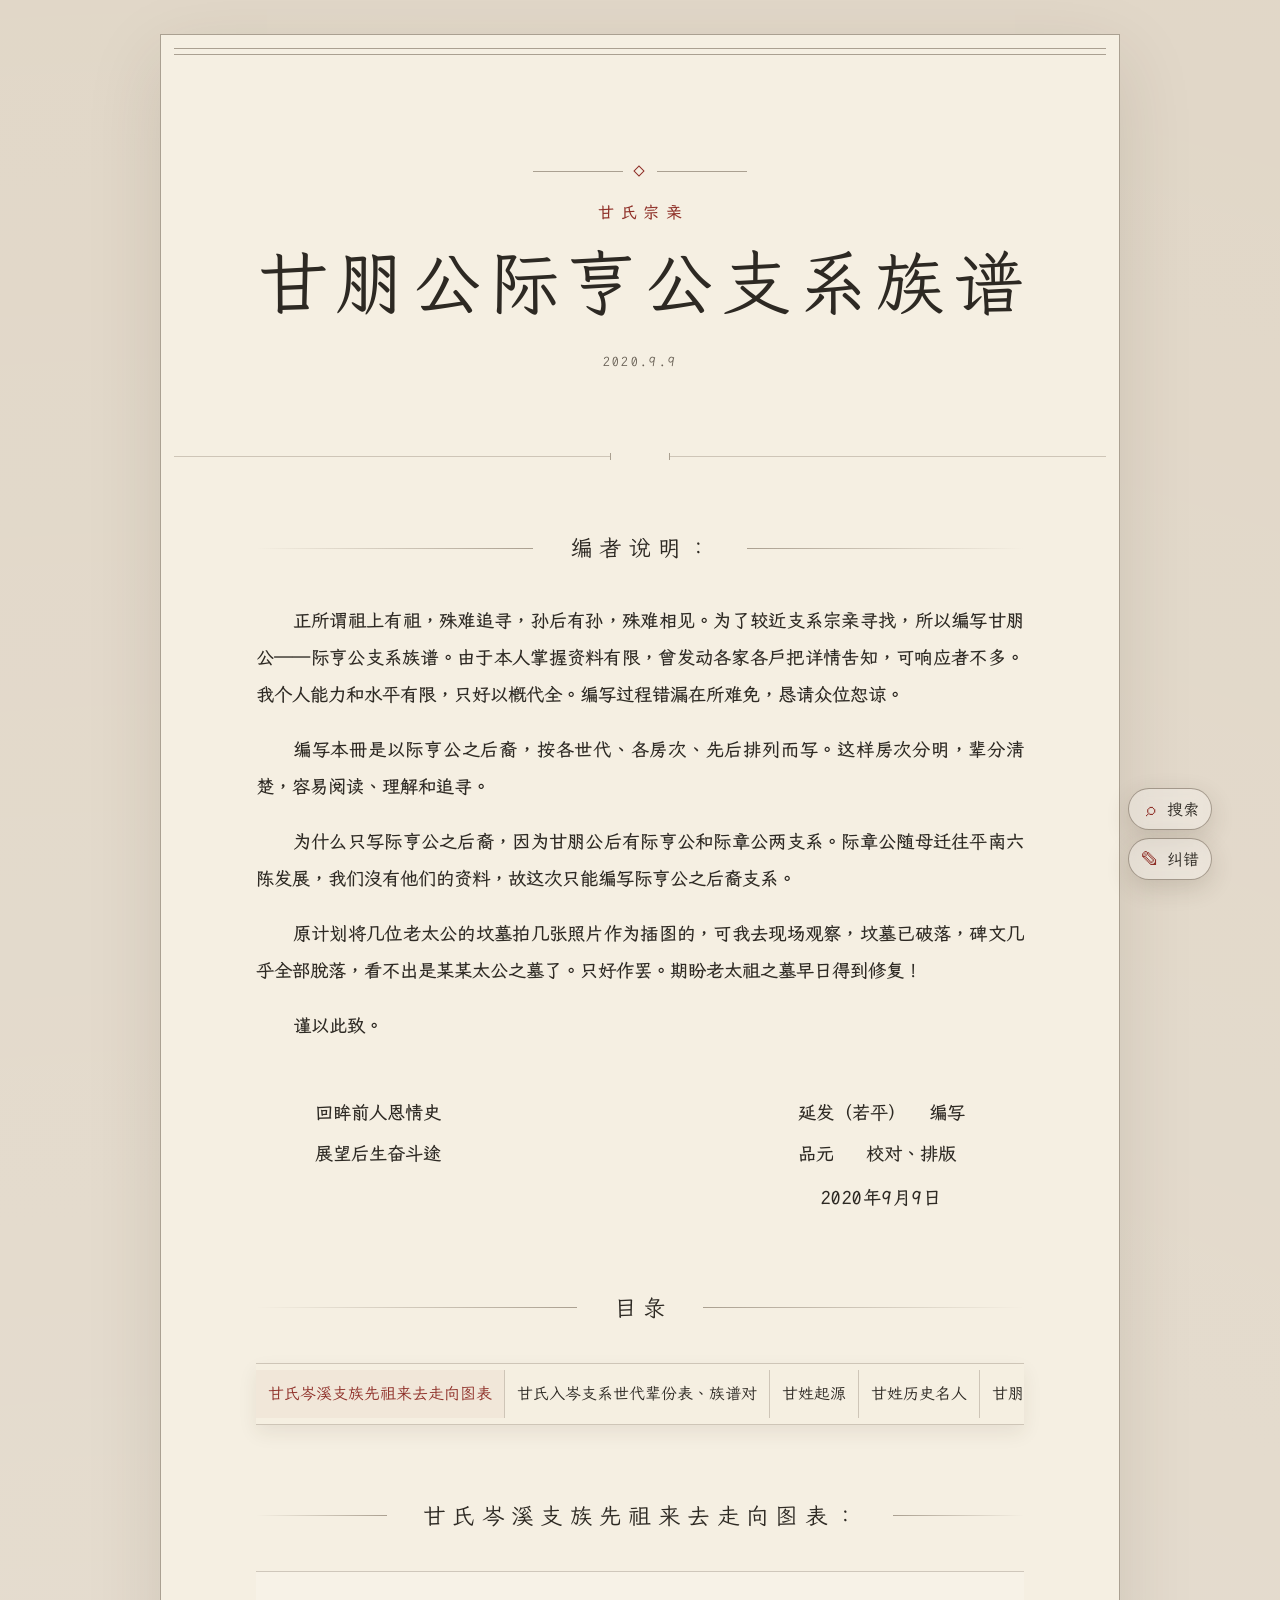
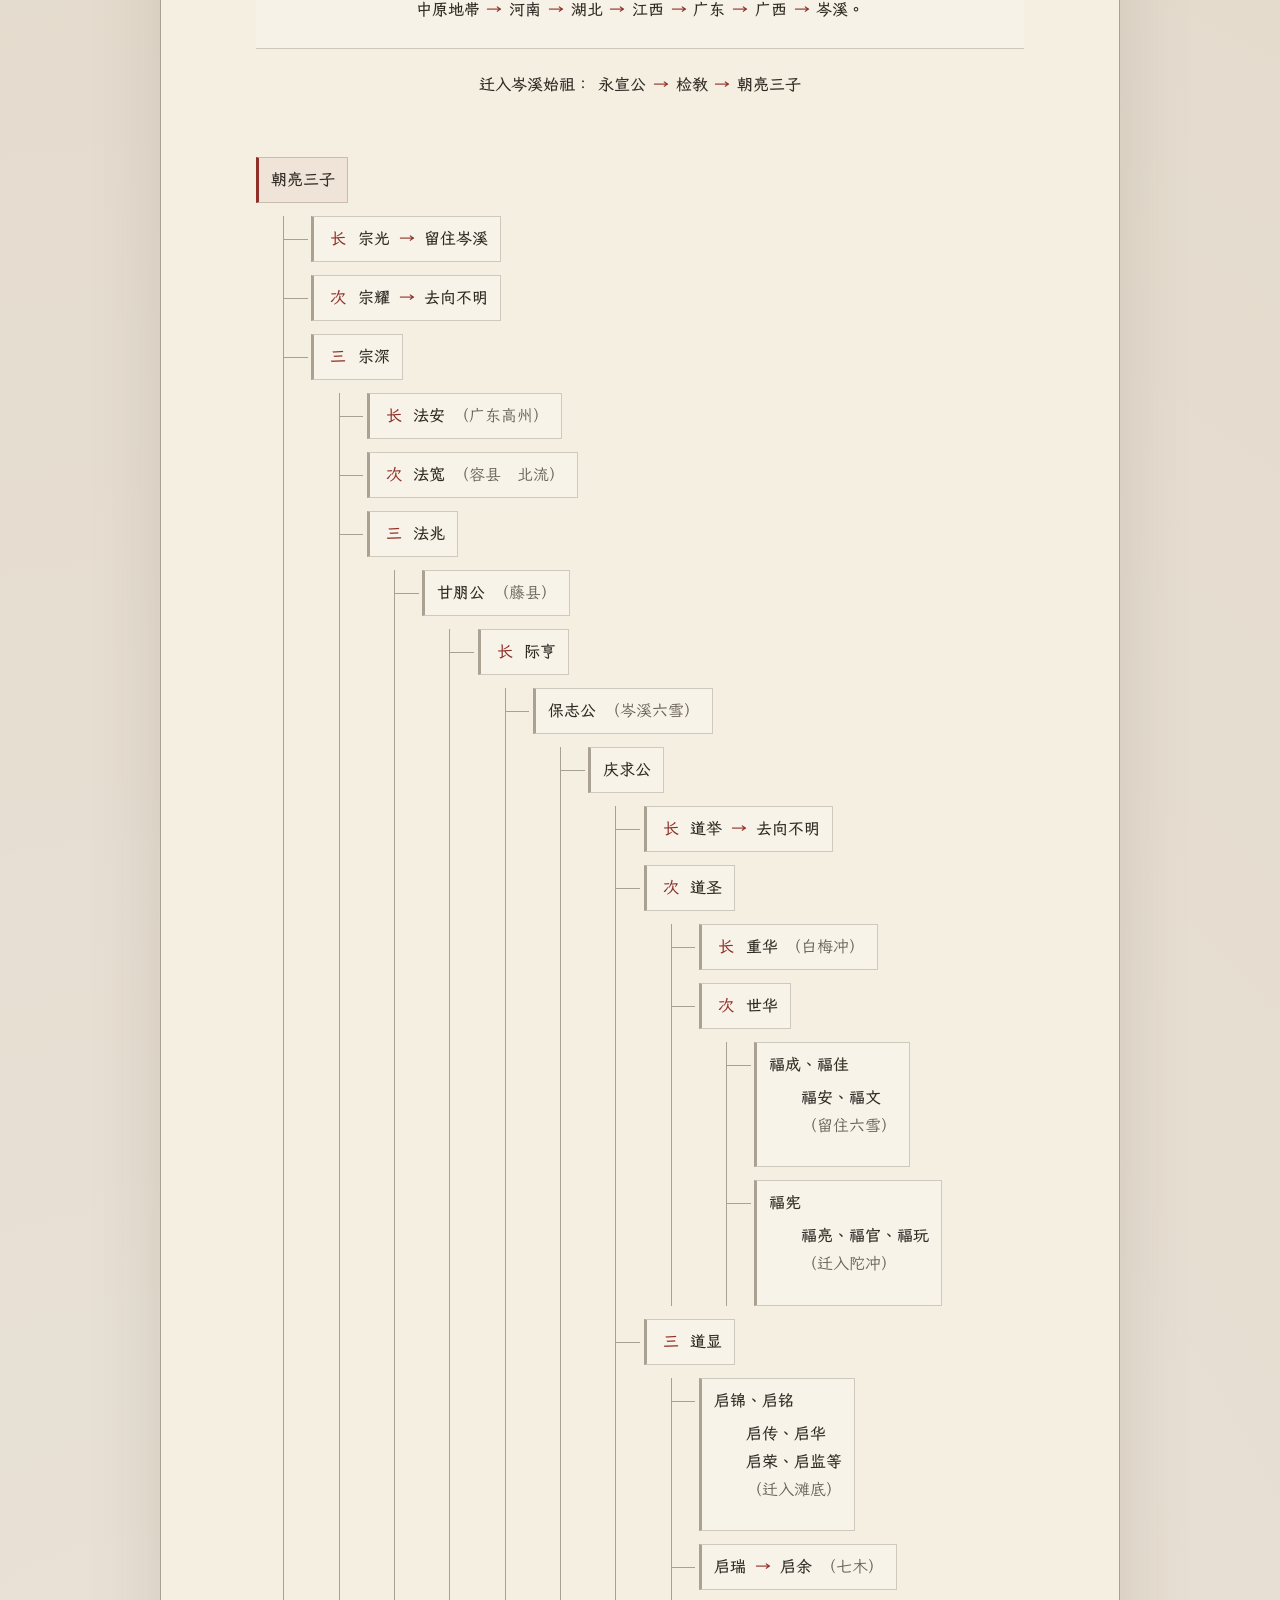
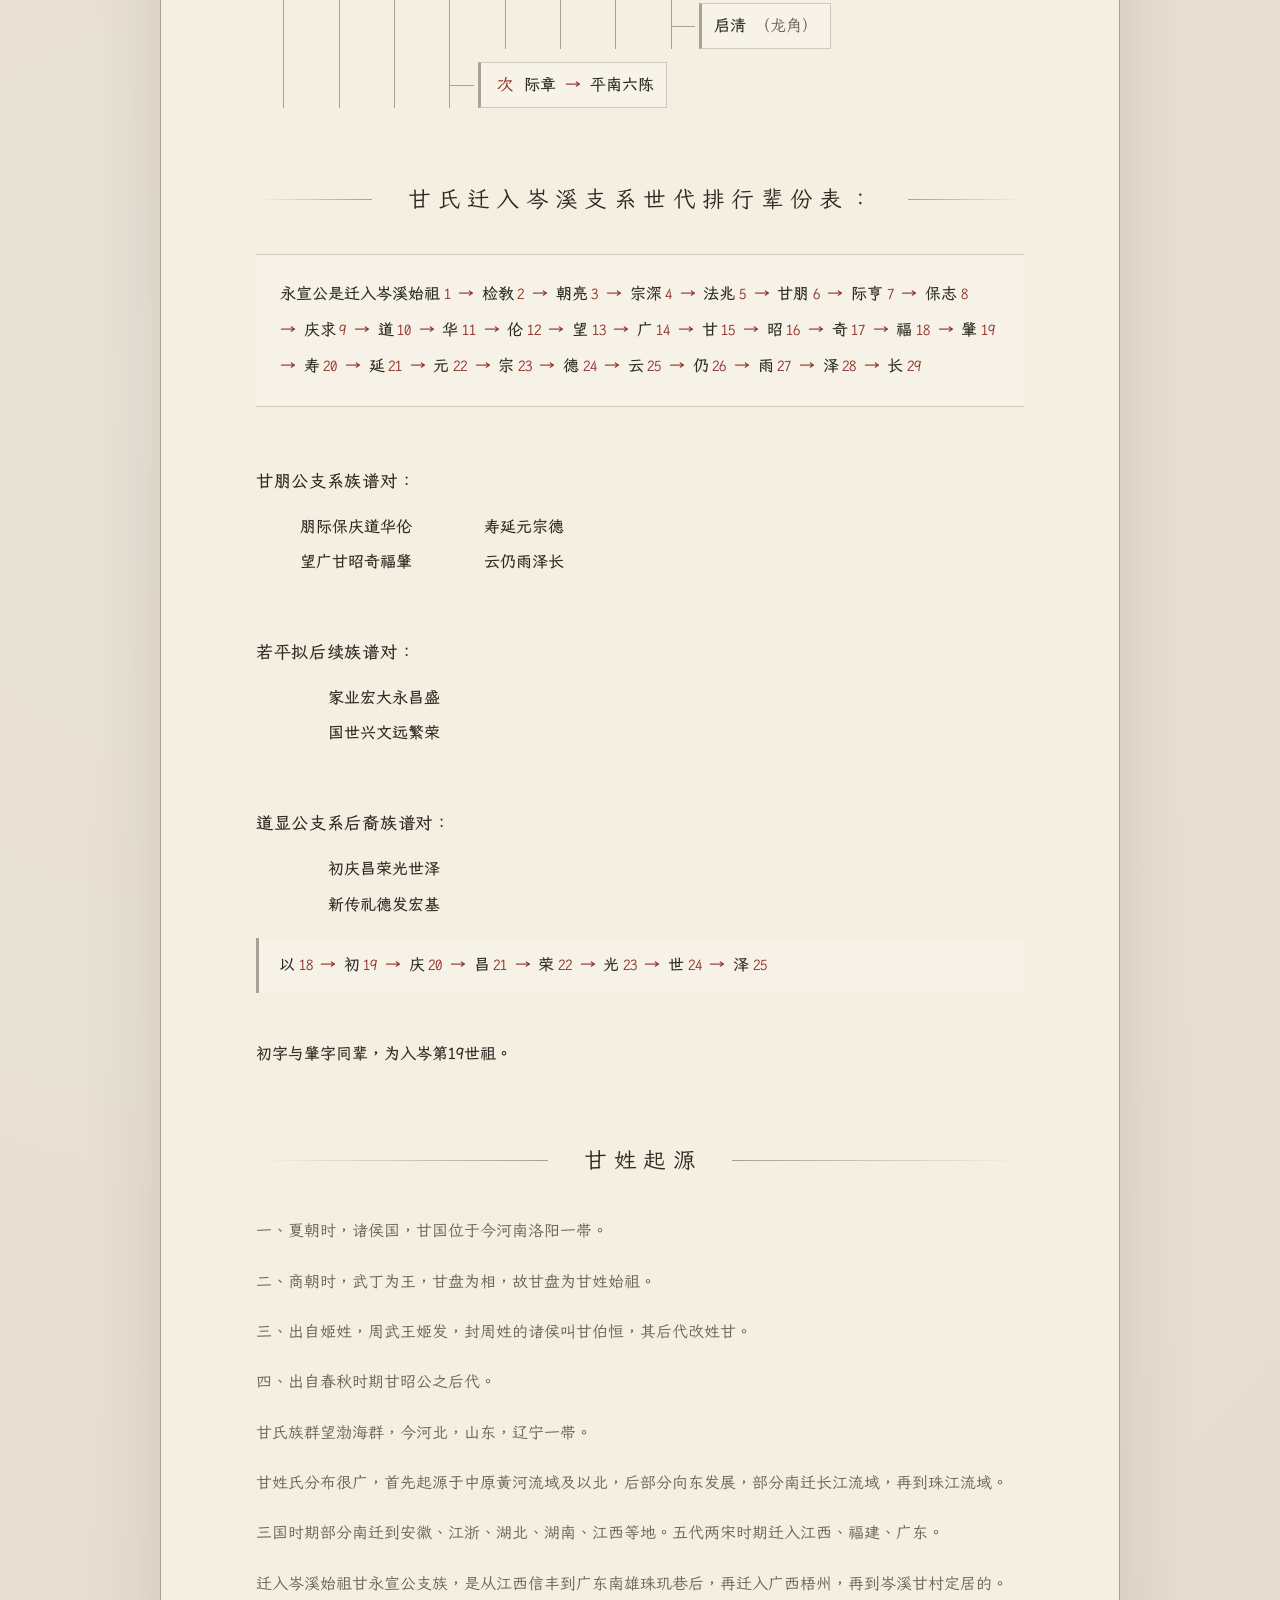
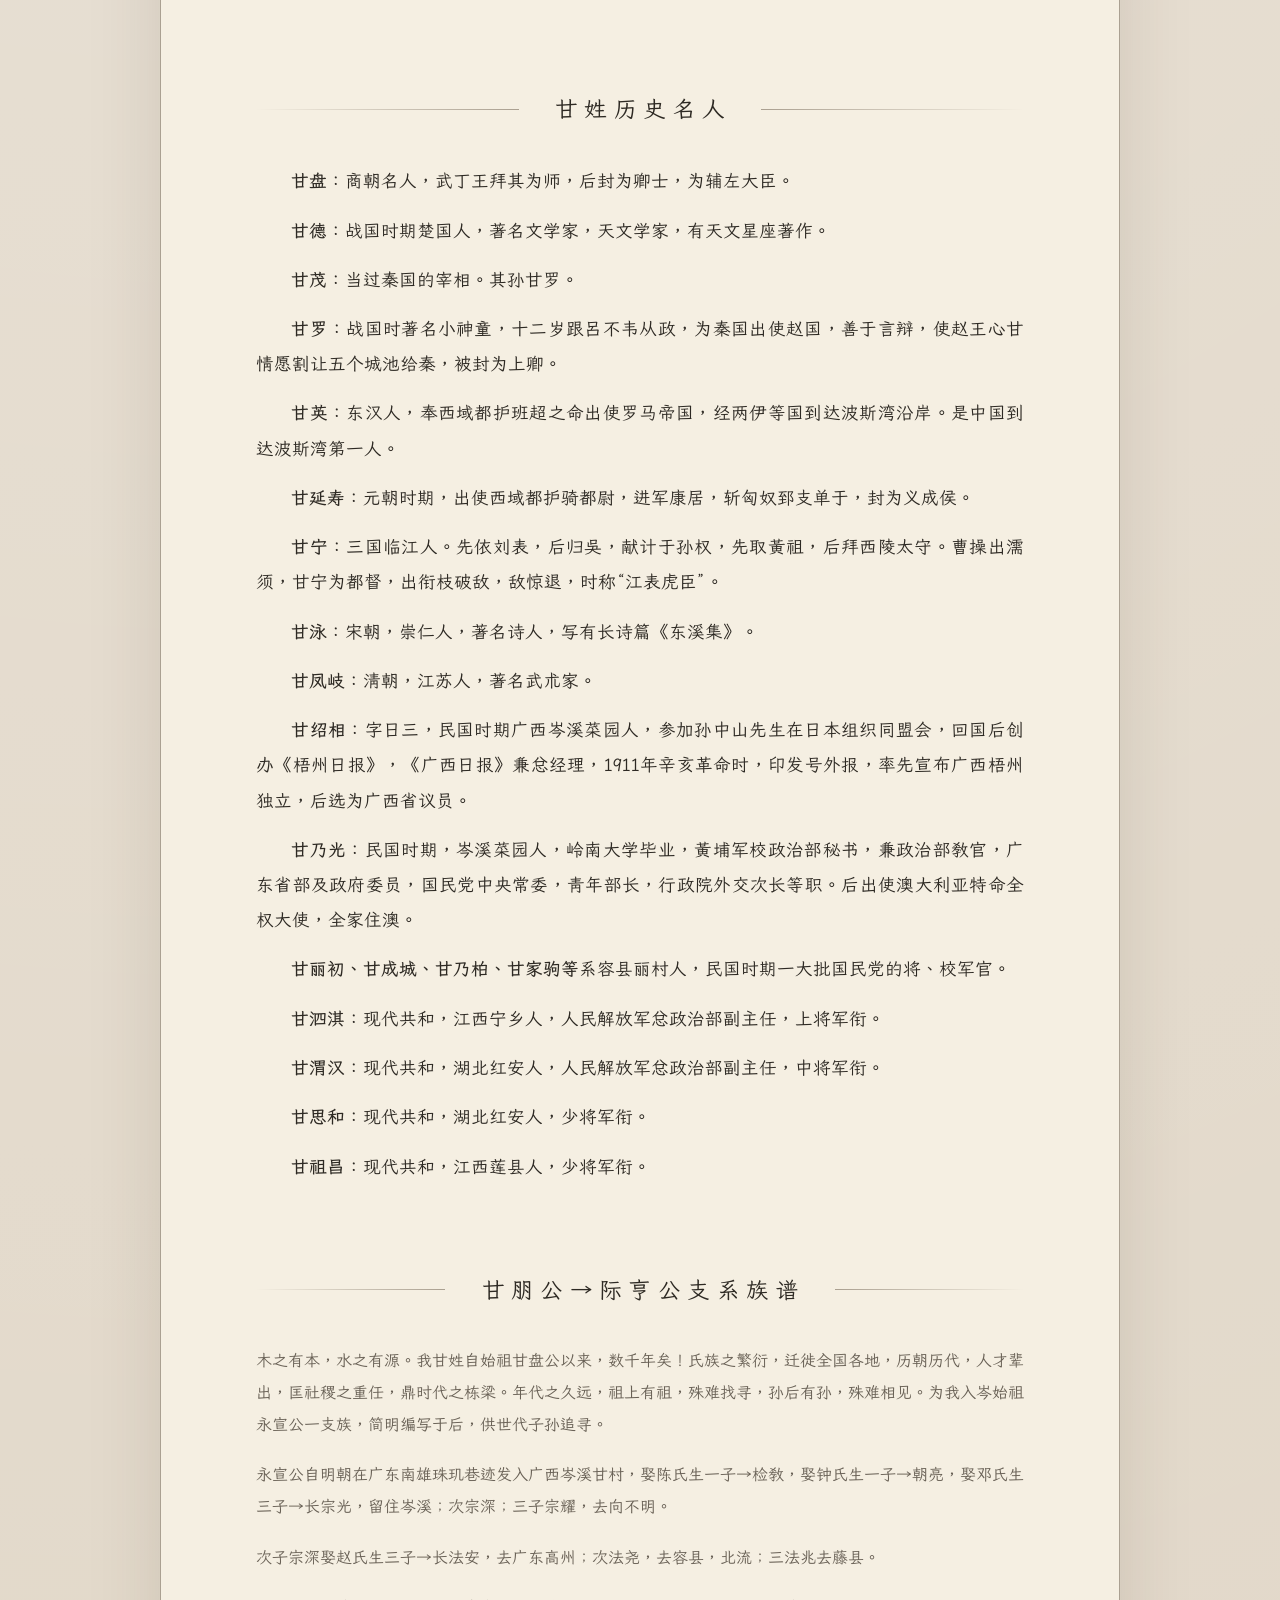
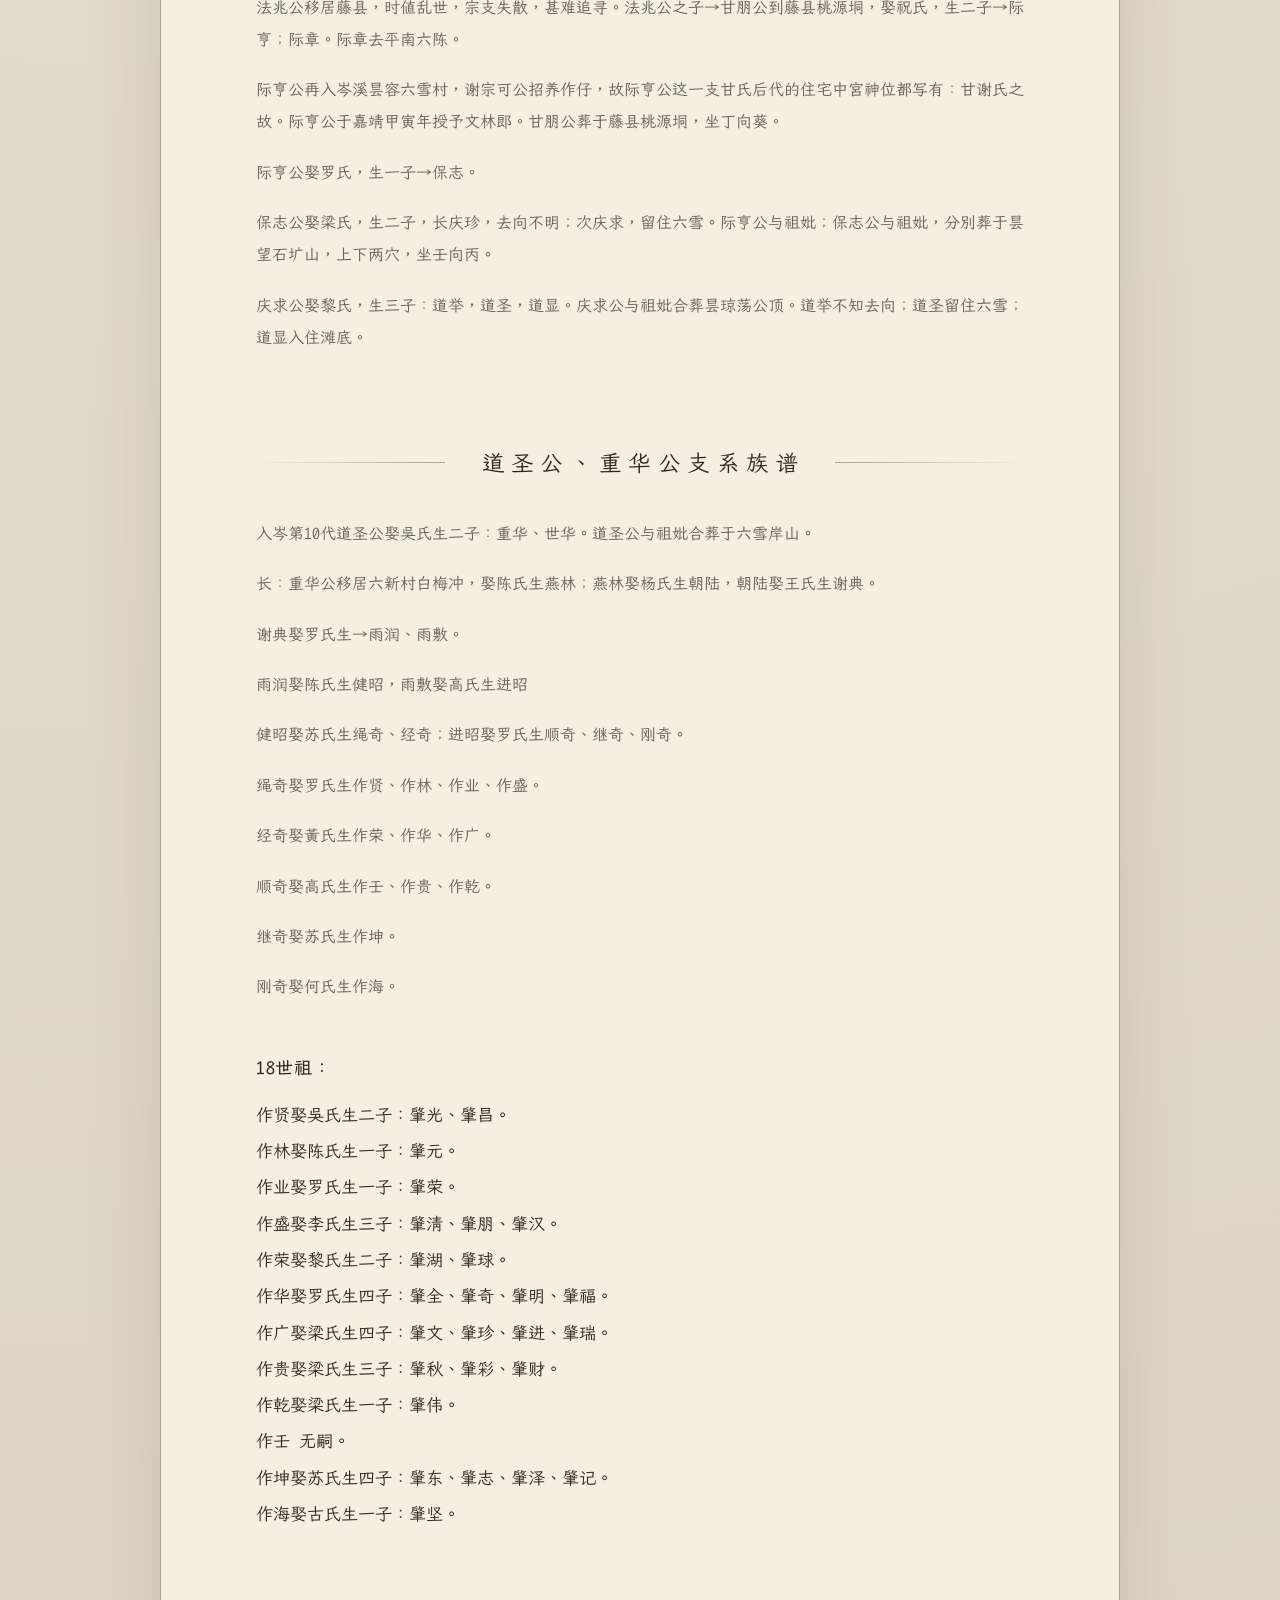
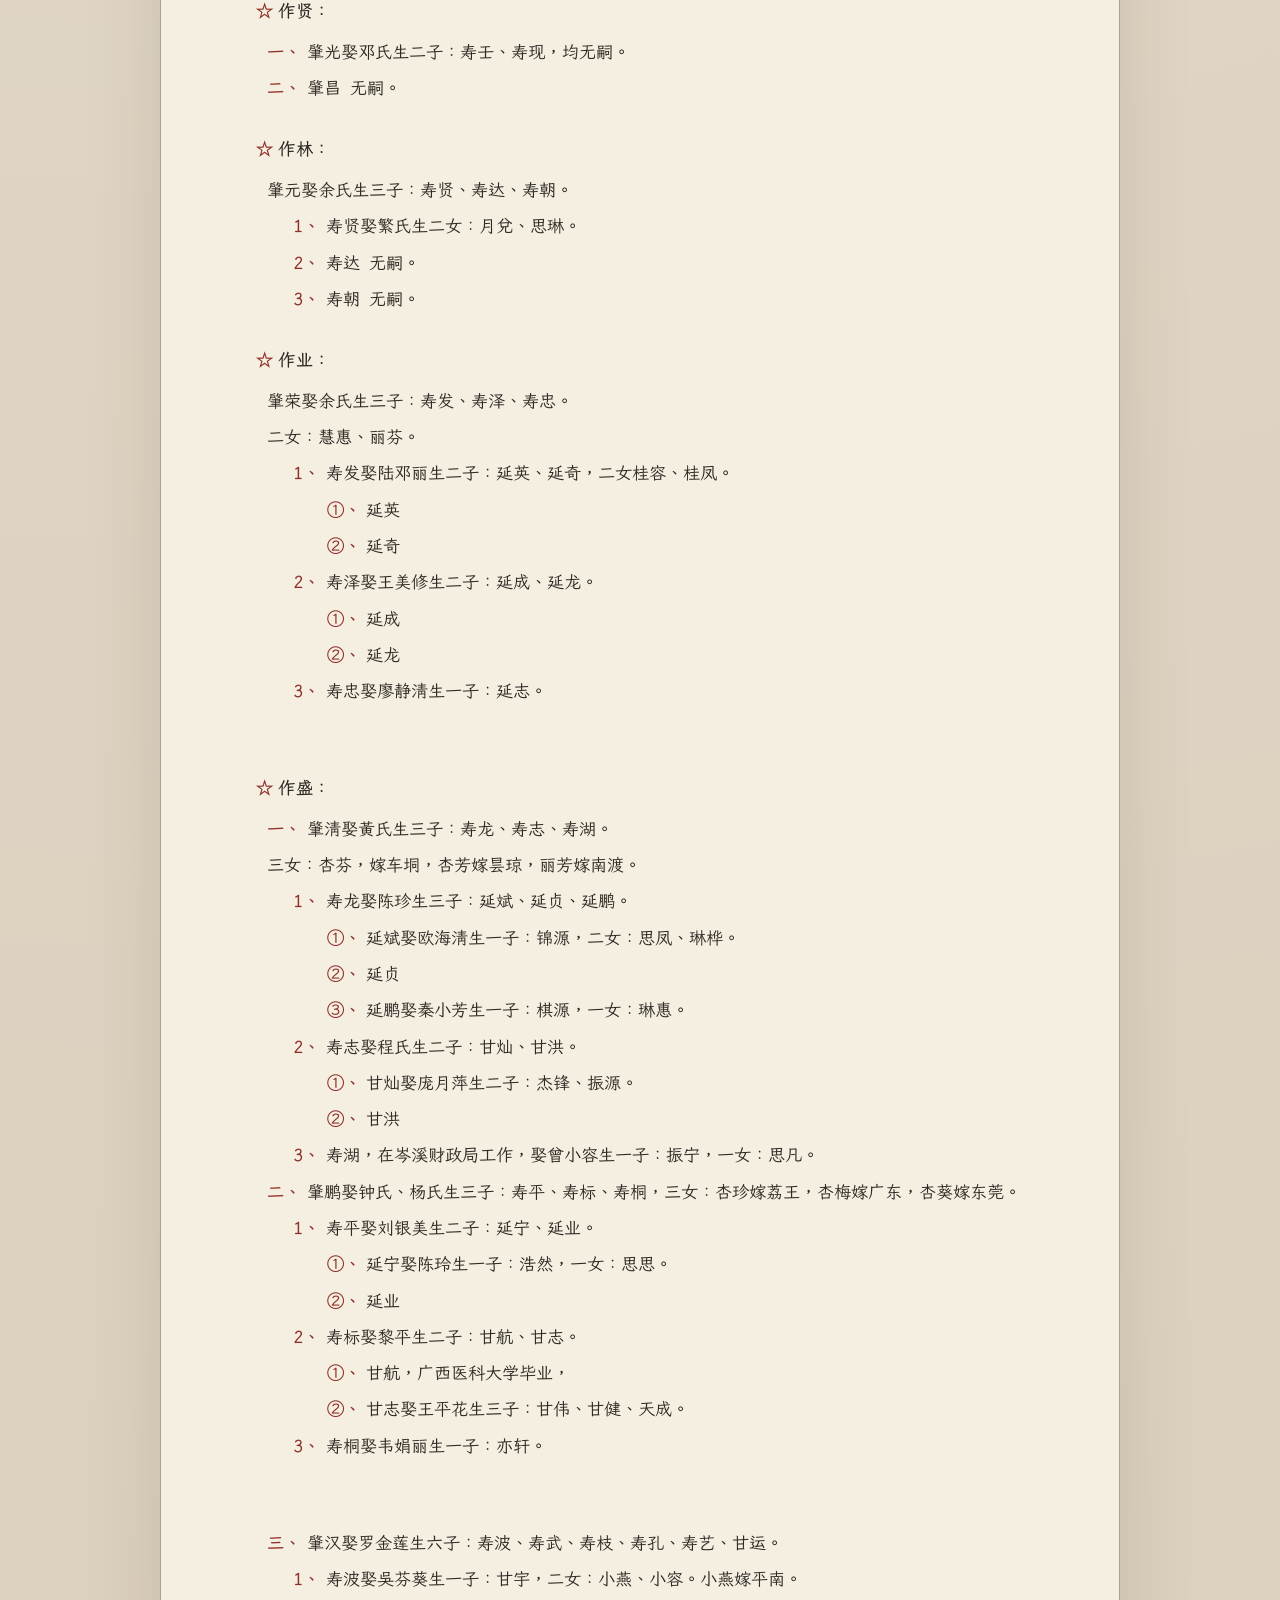
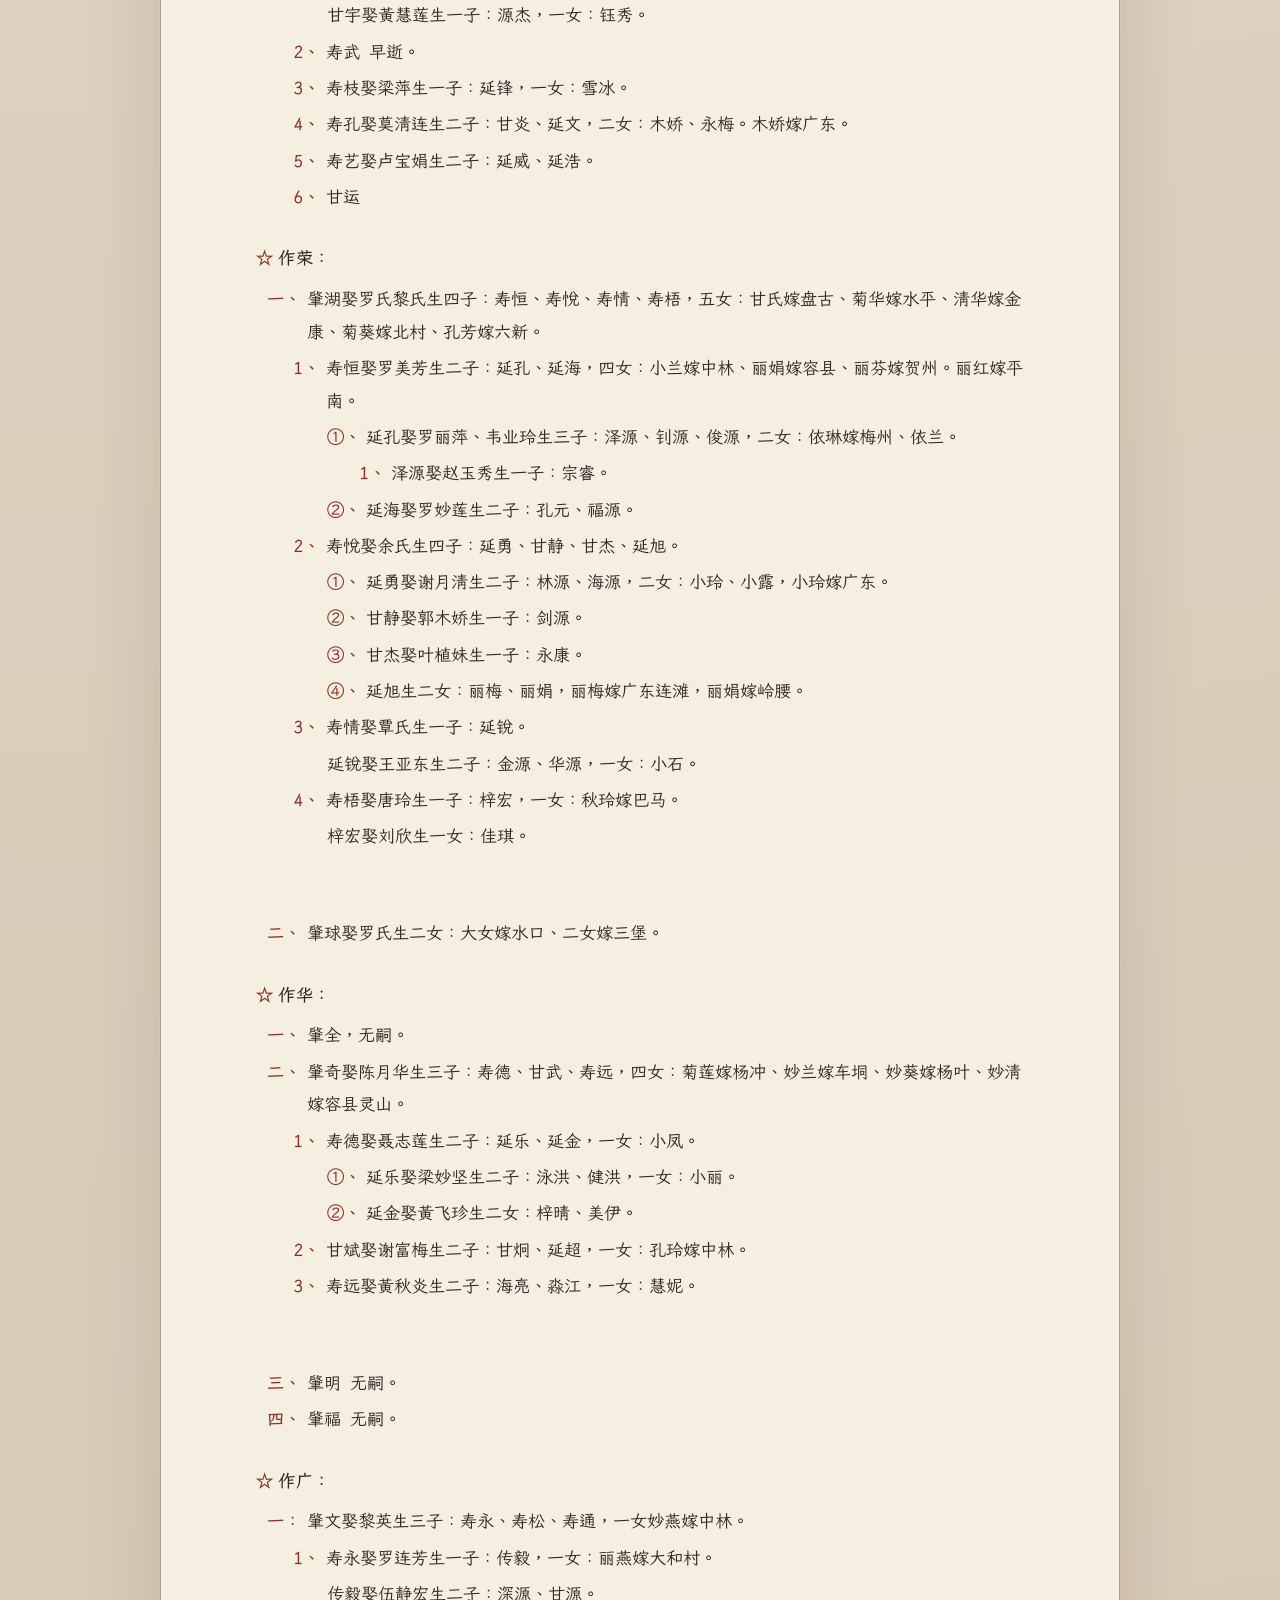
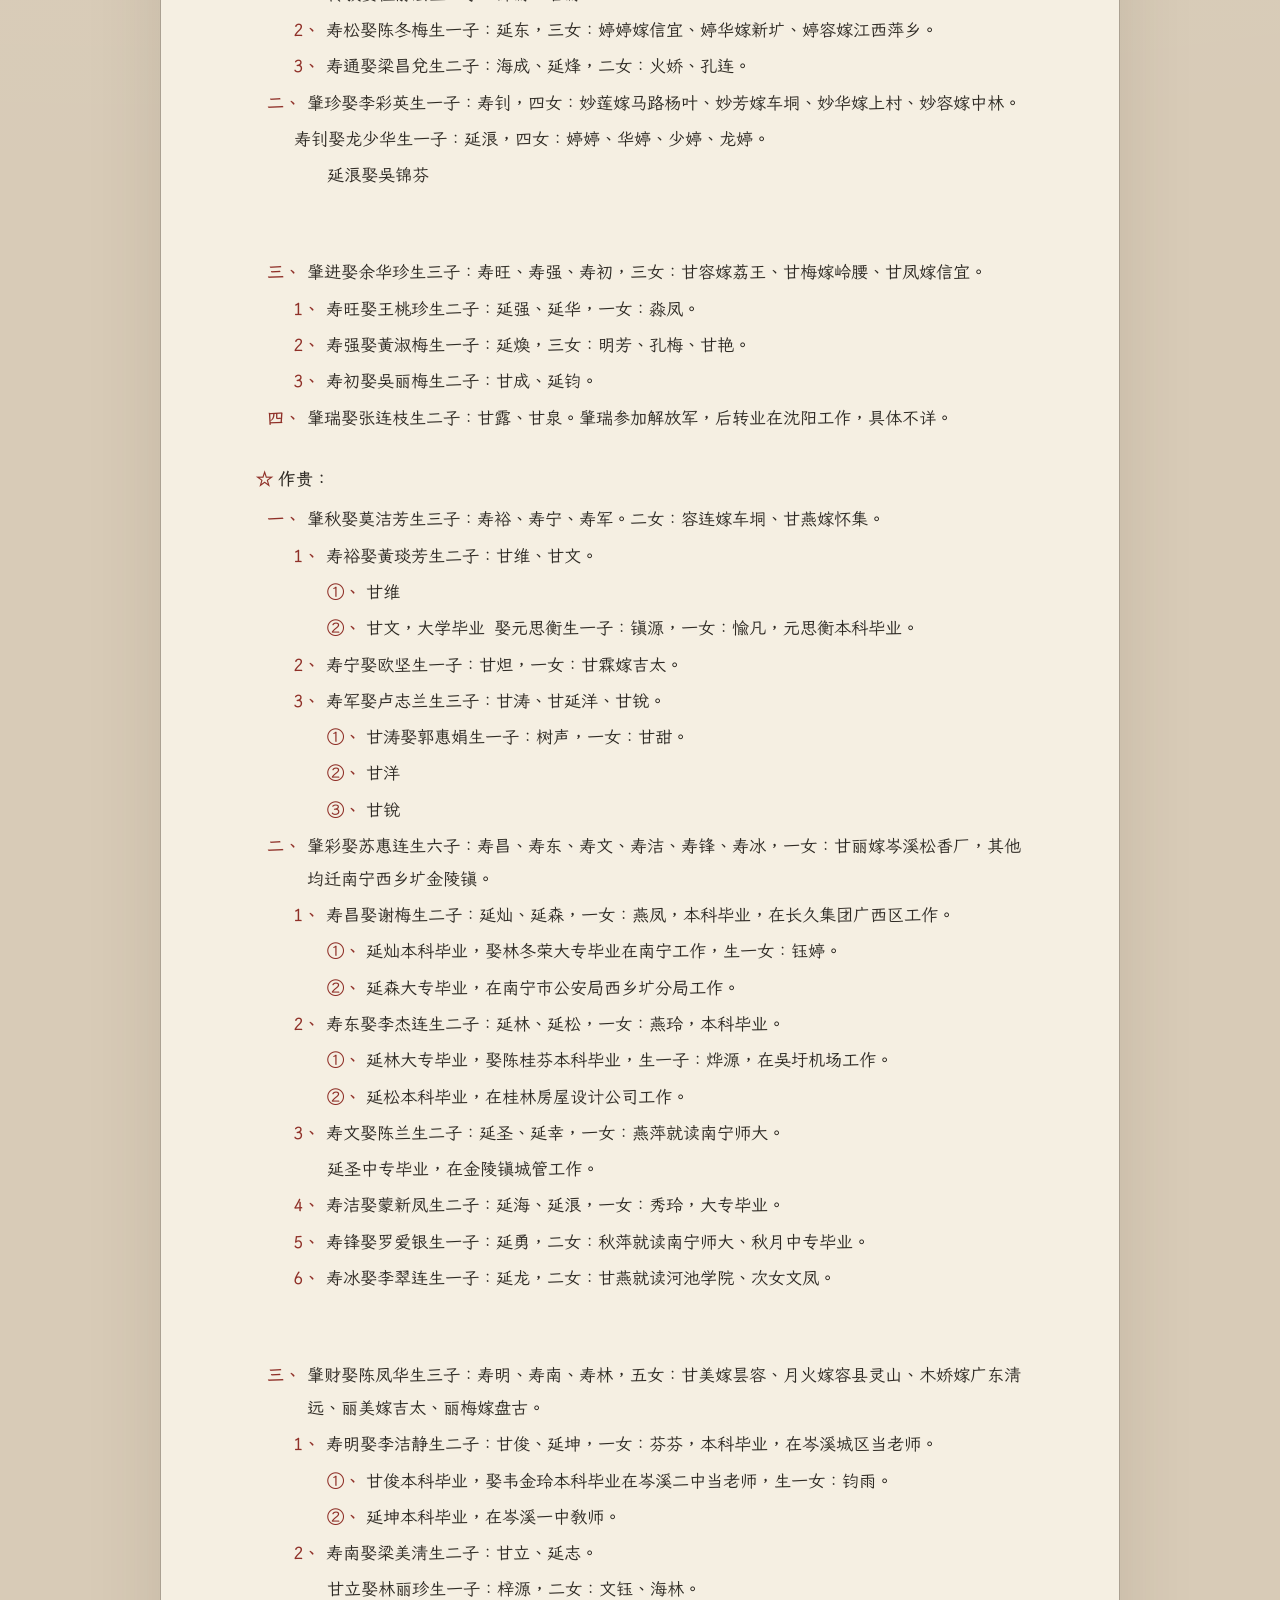
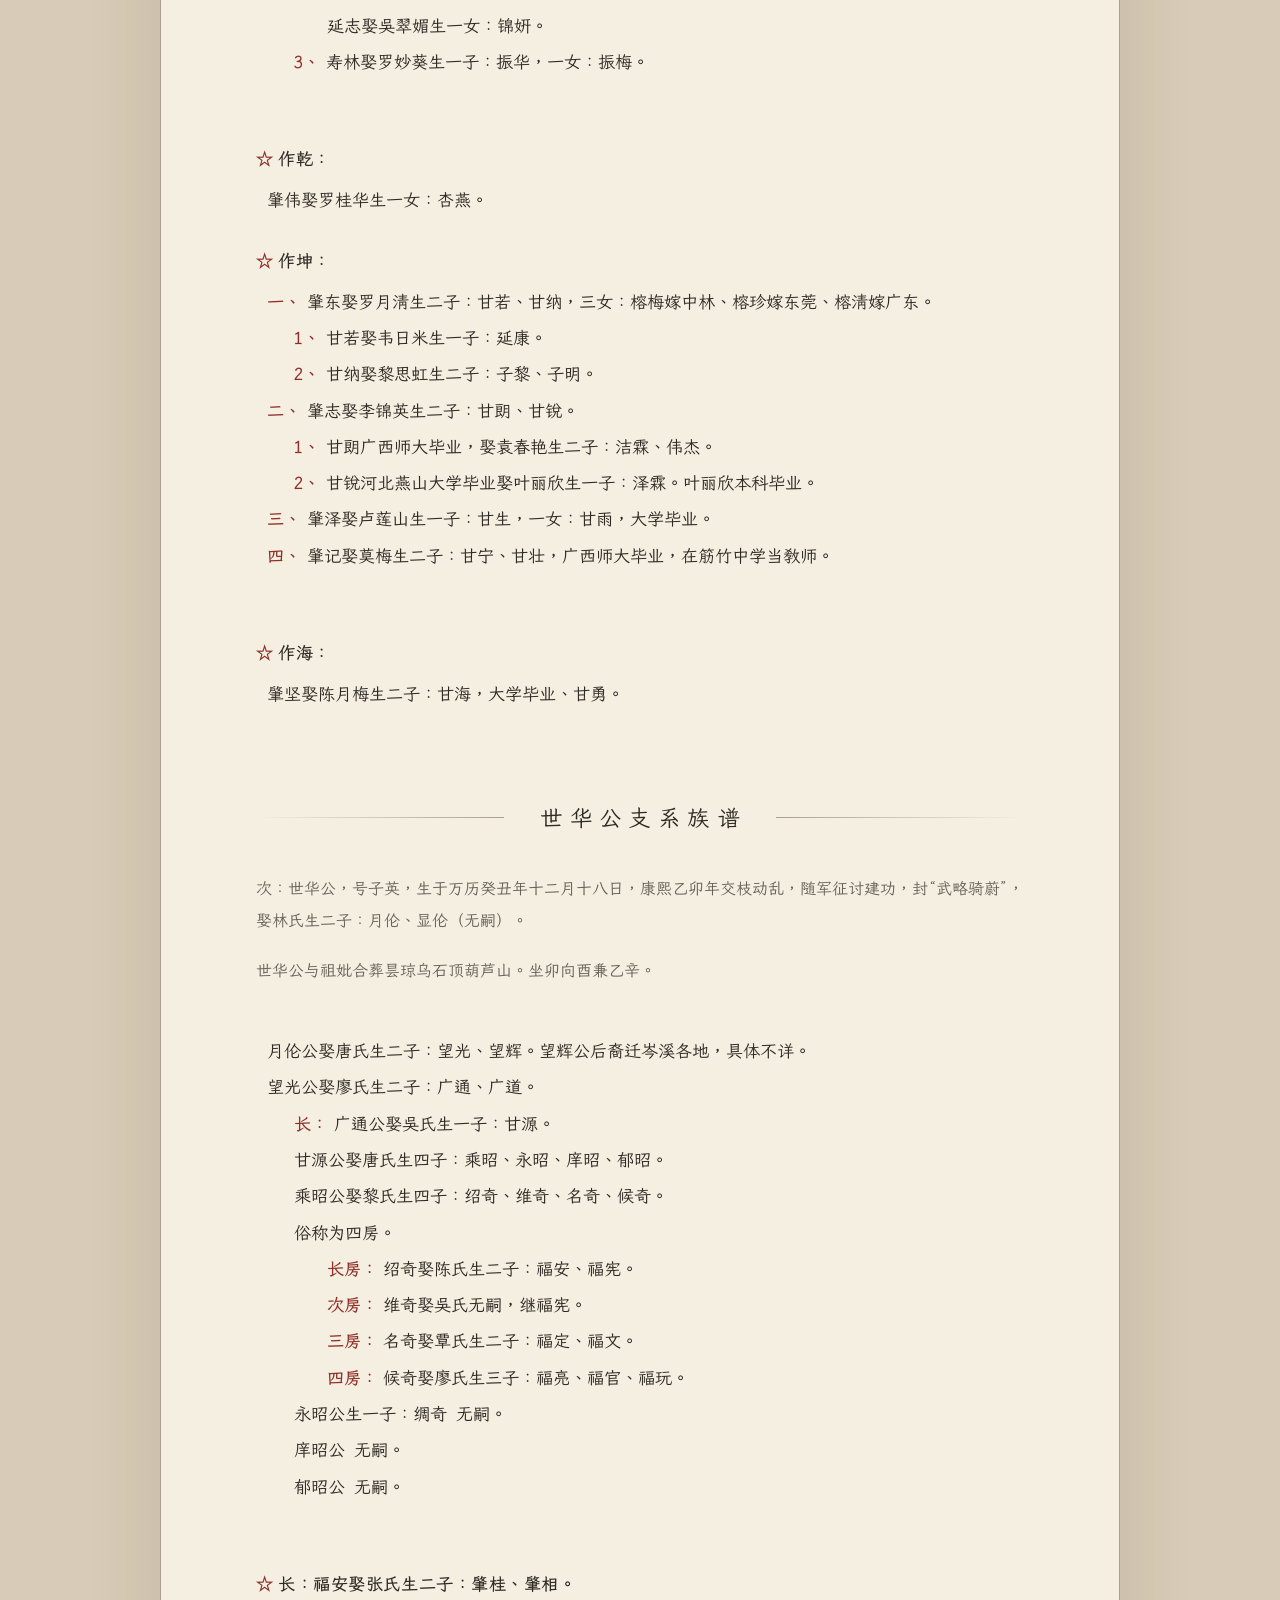
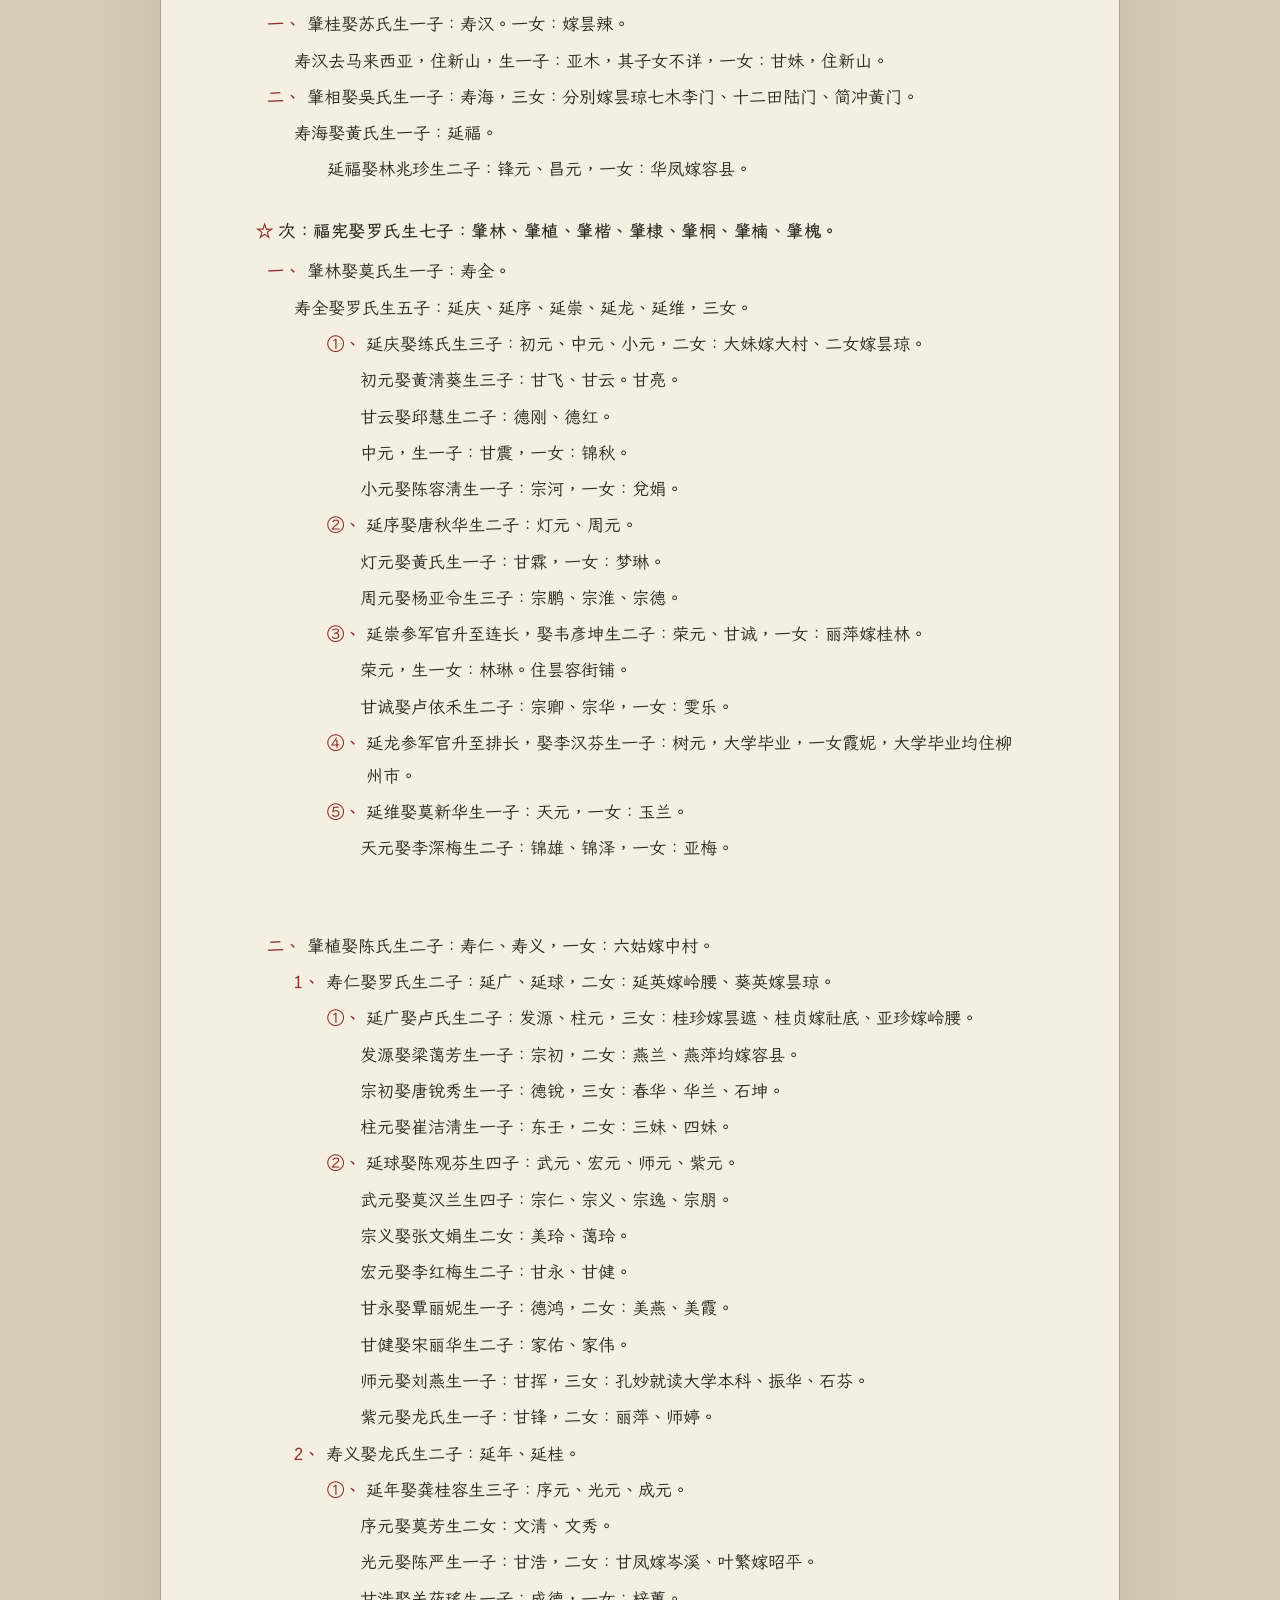
==== index.html @ 3c9d220f "Publish genealogy tree website" ====
<!doctype html>
<html lang="zh-CN">
  <head>
    <meta charset="utf-8">
    <meta name="viewport" content="width=device-width, initial-scale=1">
    <meta name="color-scheme" content="light">
    <title>甘氏宗亲｜甘朋公际亨公支系族谱</title>
    <link rel="preconnect" href="https://fonts.googleapis.com">
    <link rel="preconnect" href="https://fonts.gstatic.com" crossorigin>
    <link href="https://fonts.googleapis.com/css2?family=LXGW+WenKai+Mono+TC:wght@300;400;700&amp;display=swap" rel="stylesheet">
    <link rel="stylesheet" href="./styles.css">
    <script defer src="./app.js"></script>
  </head>
  <body>
    <div class="page-frame">
      <header class="masthead" aria-labelledby="lineage-title">
        <div class="masthead-ornament" aria-hidden="true">
          <span></span>
          <i></i>
          <span></span>
        </div>
        <p class="family-name" id="site-title">甘氏宗亲</p>
        <h1 id="lineage-title">甘朋公际亨公支系族谱</h1>
        <time id="site-date" datetime="2020-09-09">2020.9.9</time>
      </header>

      <main>
        <section class="archive-section" aria-labelledby="editor-note-title">
          <header class="section-heading">
            <span aria-hidden="true"></span>
            <h2 id="editor-note-title">编者说明：</h2>
            <span aria-hidden="true"></span>
          </header>
          <div class="editor-note" id="editor-note">
            <div class="editor-note-body">
              <p>正所谓祖上有祖，殊难追寻，孙后有孙，殊难相见。为了较近支系宗亲寻找，所以编写甘朋公——际亨公支系族谱。由于本人掌握资料有限，曾发动各家各户把详情告知，可响应者不多。我个人能力和水平有限，只好以概代全。编写过程错漏在所难免，恳请众位恕谅。</p>
              <p>编写本册是以际亨公之后裔，按各世代、各房次、先后排列而写。这样房次分明，辈分清楚，容易阅读、理解和追寻。</p>
              <p>为什么只写际亨公之后裔，因为甘朋公后有际亨公和际章公两支系。际章公随母迁往平南六陈发展，我们没有他们的资料，故这次只能编写际亨公之后裔支系。</p>
              <p>原计划将几位老太公的坟墓拍几张照片作为插图的，可我去现场观察，坟墓已破落，碑文几乎全部脱落，看不出是某某太公之墓了。只好作罢。期盼老太祖之墓早日得到修复！</p>
              <p class="editor-note-closing">谨以此致。</p>
            </div>
            <div class="editor-note-meta">
              <div class="editor-note-verse">
                <p>回眸前人恩情史</p>
                <p>展望后生奋斗途</p>
              </div>
              <div class="editor-note-signature">
                <p class="editor-note-credit"><span>延发（若平）</span><span>编写</span></p>
                <p class="editor-note-credit"><span>品元</span><span>校对、排版</span></p>
                <time class="editor-note-date" datetime="2020-09-09">2020年9月9日</time>
              </div>
            </div>
          </div>
        </section>

        <section class="archive-section" aria-labelledby="directory-title">
          <header class="section-heading">
            <span aria-hidden="true"></span>
            <h2 id="directory-title">目录</h2>
            <span aria-hidden="true"></span>
          </header>
        </section>

        <nav class="chapter-navigation" aria-labelledby="directory-title">
          <ol class="chapter-list" id="chapter-list">
              <li><a href="#01" data-chapter-id="01" data-chapter-file="./data/chapters/chapter-01.json" data-original-page="3"><span class="toc-title">甘氏岑溪支族先祖来去走向图表</span><span class="toc-leader" aria-hidden="true"></span><span class="toc-page">3</span></a></li>
              <li><a href="#02" data-chapter-id="02" data-chapter-file="./data/chapters/chapter-02.json" data-original-page="4"><span class="toc-title">甘氏入岑支系世代辈份表、族谱对</span><span class="toc-leader" aria-hidden="true"></span><span class="toc-page">4</span></a></li>
              <li><a href="#03" data-chapter-id="03" data-chapter-file="./data/chapters/chapter-03.json" data-original-page="5"><span class="toc-title">甘姓起源</span><span class="toc-leader" aria-hidden="true"></span><span class="toc-page">5</span></a></li>
              <li><a href="#04" data-chapter-id="04" data-chapter-file="./data/chapters/chapter-04.json" data-original-page="6"><span class="toc-title">甘姓历史名人</span><span class="toc-leader" aria-hidden="true"></span><span class="toc-page">6</span></a></li>
              <li><a href="#05" data-chapter-id="05" data-chapter-file="./data/chapters/chapter-05.json" data-original-page="8"><span class="toc-title">甘朋公→际亨公支系族谱</span><span class="toc-leader" aria-hidden="true"></span><span class="toc-page">8</span></a></li>
              <li><a href="#06" data-chapter-id="06" data-chapter-file="./data/chapters/chapter-06.json" data-original-page="9"><span class="toc-title">道圣公、重华公支系族谱</span><span class="toc-leader" aria-hidden="true"></span><span class="toc-page">9</span></a></li>
              <li><a href="#07" data-chapter-id="07" data-chapter-file="./data/chapters/chapter-07.json" data-original-page="10"><span class="toc-title">肇光、肇昌、肇元、肇荣公</span><span class="toc-leader" aria-hidden="true"></span><span class="toc-page">10</span></a></li>
              <li><a href="#08" data-chapter-id="08" data-chapter-file="./data/chapters/chapter-08.json" data-original-page="11"><span class="toc-title">肇清、肇朋公</span><span class="toc-leader" aria-hidden="true"></span><span class="toc-page">11</span></a></li>
              <li><a href="#09" data-chapter-id="09" data-chapter-file="./data/chapters/chapter-09.json" data-original-page="12"><span class="toc-title">肇汉、肇湖公</span><span class="toc-leader" aria-hidden="true"></span><span class="toc-page">12</span></a></li>
              <li><a href="#10" data-chapter-id="10" data-chapter-file="./data/chapters/chapter-10.json" data-original-page="13"><span class="toc-title">肇球、肇全、肇奇公</span><span class="toc-leader" aria-hidden="true"></span><span class="toc-page">13</span></a></li>
              <li><a href="#11" data-chapter-id="11" data-chapter-file="./data/chapters/chapter-11.json" data-original-page="14"><span class="toc-title">肇明、肇福、肇文、肇珍公</span><span class="toc-leader" aria-hidden="true"></span><span class="toc-page">14</span></a></li>
              <li><a href="#12" data-chapter-id="12" data-chapter-file="./data/chapters/chapter-12.json" data-original-page="15"><span class="toc-title">肇进、肇瑞、肇秋、肇彩公</span><span class="toc-leader" aria-hidden="true"></span><span class="toc-page">15</span></a></li>
              <li><a href="#13" data-chapter-id="13" data-chapter-file="./data/chapters/chapter-13.json" data-original-page="16"><span class="toc-title">肇财公</span><span class="toc-leader" aria-hidden="true"></span><span class="toc-page">16</span></a></li>
              <li><a href="#14" data-chapter-id="14" data-chapter-file="./data/chapters/chapter-14.json" data-original-page="17"><span class="toc-title">肇伟、肇东、肇志、肇泽、肇记公</span><span class="toc-leader" aria-hidden="true"></span><span class="toc-page">17</span></a></li>
              <li><a href="#15" data-chapter-id="15" data-chapter-file="./data/chapters/chapter-15.json" data-original-page="18"><span class="toc-title">肇坚公</span><span class="toc-leader" aria-hidden="true"></span><span class="toc-page">18</span></a></li>
              <li><a href="#16" data-chapter-id="16" data-chapter-file="./data/chapters/chapter-16.json" data-original-page="18"><span class="toc-title">世华公支系族谱</span><span class="toc-leader" aria-hidden="true"></span><span class="toc-page">18</span></a></li>
              <li><a href="#17" data-chapter-id="17" data-chapter-file="./data/chapters/chapter-17.json" data-original-page="19"><span class="toc-title">肇桂、肇相、肇林公</span><span class="toc-leader" aria-hidden="true"></span><span class="toc-page">19</span></a></li>
              <li><a href="#18" data-chapter-id="18" data-chapter-file="./data/chapters/chapter-18.json" data-original-page="20"><span class="toc-title">肇植公</span><span class="toc-leader" aria-hidden="true"></span><span class="toc-page">20</span></a></li>
              <li><a href="#19" data-chapter-id="19" data-chapter-file="./data/chapters/chapter-19.json" data-original-page="21"><span class="toc-title">肇楷、肇棣公</span><span class="toc-leader" aria-hidden="true"></span><span class="toc-page">21</span></a></li>
              <li><a href="#20" data-chapter-id="20" data-chapter-file="./data/chapters/chapter-20.json" data-original-page="23"><span class="toc-title">肇桐、肇楠、肇槐公</span><span class="toc-leader" aria-hidden="true"></span><span class="toc-page">23</span></a></li>
              <li><a href="#21" data-chapter-id="21" data-chapter-file="./data/chapters/chapter-21.json" data-original-page="24"><span class="toc-title">肇松公</span><span class="toc-leader" aria-hidden="true"></span><span class="toc-page">24</span></a></li>
              <li><a href="#22" data-chapter-id="22" data-chapter-file="./data/chapters/chapter-22.json" data-original-page="25"><span class="toc-title">肇椿、肇桢、肇枢、肇良、肇彬公</span><span class="toc-leader" aria-hidden="true"></span><span class="toc-page">25</span></a></li>
              <li><a href="#23" data-chapter-id="23" data-chapter-file="./data/chapters/chapter-23.json" data-original-page="26"><span class="toc-title">肇梅公</span><span class="toc-leader" aria-hidden="true"></span><span class="toc-page">26</span></a></li>
              <li><a href="#24" data-chapter-id="24" data-chapter-file="./data/chapters/chapter-24.json" data-original-page="27"><span class="toc-title">肇枝、肇芳公</span><span class="toc-leader" aria-hidden="true"></span><span class="toc-page">27</span></a></li>
              <li><a href="#25" data-chapter-id="25" data-chapter-file="./data/chapters/chapter-25.json" data-original-page="28"><span class="toc-title">道显公支系族谱</span><span class="toc-leader" aria-hidden="true"></span><span class="toc-page">28</span></a></li>
              <li><a href="#26" data-chapter-id="26" data-chapter-file="./data/chapters/chapter-26.json" data-original-page="29"><span class="toc-title">以兰、以惠公</span><span class="toc-leader" aria-hidden="true"></span><span class="toc-page">29</span></a></li>
              <li><a href="#27" data-chapter-id="27" data-chapter-file="./data/chapters/chapter-27.json" data-original-page="30"><span class="toc-title">以葵公</span><span class="toc-leader" aria-hidden="true"></span><span class="toc-page">30</span></a></li>
              <li><a href="#28" data-chapter-id="28" data-chapter-file="./data/chapters/chapter-28.json" data-original-page="31"><span class="toc-title">以庄、以南公</span><span class="toc-leader" aria-hidden="true"></span><span class="toc-page">31</span></a></li>
              <li><a href="#29" data-chapter-id="29" data-chapter-file="./data/chapters/chapter-29.json" data-original-page="32"><span class="toc-title">以礼公</span><span class="toc-leader" aria-hidden="true"></span><span class="toc-page">32</span></a></li>
              <li><a href="#30" data-chapter-id="30" data-chapter-file="./data/chapters/chapter-30.json" data-original-page="33"><span class="toc-title">以桂、以福、以富公</span><span class="toc-leader" aria-hidden="true"></span><span class="toc-page">33</span></a></li>
              <li><a href="#31" data-chapter-id="31" data-chapter-file="./data/chapters/chapter-31.json" data-original-page="34"><span class="toc-title">以环公</span><span class="toc-leader" aria-hidden="true"></span><span class="toc-page">34</span></a></li>
              <li><a href="#32" data-chapter-id="32" data-chapter-file="./data/chapters/chapter-32.json" data-original-page="35"><span class="toc-title">以宝、以容、以仁、以英、以义、以珍公</span><span class="toc-leader" aria-hidden="true"></span><span class="toc-page">35</span></a></li>
              <li><a href="#33" data-chapter-id="33" data-chapter-file="./data/chapters/chapter-33.json" data-original-page="37"><span class="toc-title">以球、以奇、以海、以沃、以全公</span><span class="toc-leader" aria-hidden="true"></span><span class="toc-page">37</span></a></li>
              <li><a href="#34" data-chapter-id="34" data-chapter-file="./data/chapters/chapter-34.json" data-original-page="38"><span class="toc-title">以新、以荫公</span><span class="toc-leader" aria-hidden="true"></span><span class="toc-page">38</span></a></li>
              <li><a href="#35" data-chapter-id="35" data-chapter-file="./data/chapters/chapter-35.json" data-original-page="39"><span class="toc-title">以华、以业、以东、以成公</span><span class="toc-leader" aria-hidden="true"></span><span class="toc-page">39</span></a></li>
          </ol>
        </nav>

        <div class="chapter-sections" id="chapter-sections"></div>
      </main>

      <footer class="site-footer">
        <p class="site-footer-credit">网页制作：<strong>甘子乐</strong></p>
        <p class="site-footer-note">若发现任何资料错误或错别字，欢迎提交给我核对和更改。</p>
        <button class="footer-feedback-button" type="button" data-open-feedback>提交错别字</button>
      </footer>
    </div>

    <nav class="utility-dock" aria-label="网页工具">
      <button type="button" id="open-search-button" aria-haspopup="dialog" aria-controls="search-dialog">
        <span aria-hidden="true">⌕</span>
        <span>搜索</span>
      </button>
      <button type="button" data-open-feedback aria-haspopup="dialog" aria-controls="feedback-dialog">
        <span aria-hidden="true">✎</span>
        <span>纠错</span>
      </button>
    </nav>

    <dialog class="utility-dialog search-dialog" id="search-dialog" aria-labelledby="search-dialog-title">
      <div class="utility-dialog-card">
        <header class="utility-dialog-header">
          <div>
            <p class="utility-dialog-eyebrow">全谱检索</p>
            <h2 id="search-dialog-title">查找姓名与字词</h2>
          </div>
          <button class="utility-dialog-close" type="button" data-dialog-close="search-dialog" aria-label="关闭搜索">×</button>
        </header>
        <div class="utility-dialog-body">
          <label class="search-field" for="global-search-input">
            <span>搜索内容</span>
            <input
              id="global-search-input"
              type="search"
              inputmode="search"
              autocomplete="off"
              placeholder="例如：甘朋、发初"
              role="combobox"
              aria-autocomplete="list"
              aria-controls="search-suggestions"
              aria-expanded="false"
            >
          </label>
          <p class="search-help" id="search-help">输入姓名或字词，匹配字段会依照族谱中的出现顺序排列。</p>
          <div class="search-suggestions" id="search-suggestions" role="listbox" aria-label="匹配字段" hidden></div>
          <p class="search-empty" id="search-empty" role="status" hidden>没有找到相符内容，请检查用字后再试。</p>
          <section class="search-results" id="search-results" aria-labelledby="search-results-title" hidden>
            <header class="search-results-header">
              <h3 id="search-results-title">相关内容</h3>
              <span id="search-result-count"></span>
            </header>
            <ol id="search-result-list"></ol>
          </section>
        </div>
      </div>
    </dialog>

    <dialog class="utility-dialog feedback-dialog" id="feedback-dialog" aria-labelledby="feedback-dialog-title">
      <div class="utility-dialog-card">
        <header class="utility-dialog-header">
          <div>
            <p class="utility-dialog-eyebrow">资料纠错</p>
            <h2 id="feedback-dialog-title">提交错字或资料错误</h2>
          </div>
          <button class="utility-dialog-close" type="button" data-dialog-close="feedback-dialog" aria-label="关闭纠错表单">×</button>
        </header>
        <form class="feedback-form" id="feedback-form">
          <label>
            <span>所在位置</span>
            <input id="feedback-location" name="location" type="text" placeholder="例如：甘朋公支系，第12页">
          </label>
          <label>
            <span>目前原文或错字</span>
            <textarea id="feedback-original" name="original" rows="3" required></textarea>
          </label>
          <label>
            <span>建议改为</span>
            <textarea id="feedback-correction" name="correction" rows="3" required></textarea>
          </label>
          <label>
            <span>补充说明（选填）</span>
            <textarea id="feedback-note" name="note" rows="3"></textarea>
          </label>
          <div class="feedback-actions">
            <button class="primary-action" type="submit">通过 GitHub 提交</button>
            <button type="button" id="copy-feedback-button">复制反馈内容</button>
            <button type="button" id="download-feedback-button">下载反馈文本</button>
          </div>
          <p class="feedback-status" id="feedback-status" role="status" aria-live="polite"></p>
          <p class="feedback-help">GitHub 提交需要账号；没有账号时，可复制或下载整理好的反馈，再通过平常使用的联系方式发给甘子乐。网页不会自动保存你的填写内容。</p>
        </form>
      </div>
    </dialog>

    <script id="local-chapter-data" type="application/json">
      {
        "01": {
          "title": "甘氏岑溪支族先祖来去走向图表：",
          "originalPage": 3,
          "diagram": {
            "route": ["中原地带", "河南", "湖北", "江西", "广东", "广西", "岑溪。"],
            "founderLabel": "迁入岑溪始祖：",
            "founderRoute": ["永宣公", "检教", "朝亮三子"],
            "tree": {
              "name": "朝亮三子",
              "children": [
                {
                  "rank": "三",
                  "name": "宗深",
                  "children": [
                    {
                      "rank": "三",
                      "name": "法兆",
                      "children": [
                        {
                          "name": "甘朋公",
                          "place": "藤县",
                          "children": [
                            { "rank": "次", "name": "际章", "result": "平南六陈" },
                            {
                              "rank": "长",
                              "name": "际亨",
                              "children": [
                                {
                                  "name": "保志公",
                                  "place": "岑溪六雪",
                                  "children": [
                                    {
                                      "name": "庆求公",
                                      "children": [
                                        {
                                          "rank": "三",
                                          "name": "道显",
                                          "children": [
                                            {
                                              "name": "启锦、启铭",
                                              "lines": ["启传、启华", "启荣、启监等"],
                                              "note": "迁入滩底"
                                            },
                                            { "name": "启瑞", "result": "启余", "resultPlace": "七木" },
                                            { "name": "启清", "place": "龙角" }
                                          ]
                                        },
                                        {
                                          "rank": "次",
                                          "name": "道圣",
                                          "children": [
                                            {
                                              "rank": "次",
                                              "name": "世华",
                                              "children": [
                                                {
                                                  "name": "福成、福佳",
                                                  "lines": ["福安、福文"],
                                                  "note": "留住六雪"
                                                },
                                                {
                                                  "name": "福宪",
                                                  "lines": ["福亮、福官、福玩"],
                                                  "note": "迁入陀冲"
                                                }
                                              ]
                                            },
                                            { "rank": "长", "name": "重华", "place": "白梅冲" }
                                          ]
                                        },
                                        { "rank": "长", "name": "道举", "result": "去向不明" }
                                      ]
                                    }
                                  ]
                                }
                              ]
                            }
                          ]
                        }
                      ]
                    },
                    { "rank": "次", "name": "法宽", "place": "容县　北流" },
                    { "rank": "长", "name": "法安", "place": "广东高州" }
                  ]
                },
                { "rank": "次", "name": "宗耀", "result": "去向不明" },
                { "rank": "长", "name": "宗光", "result": "留住岑溪" }
              ]
            }
          }
        },
        "02": {
          "title": "甘氏迁入岑溪支系世代排行辈份表：",
          "originalPage": 4,
          "generationRecord": {
            "generations": [
              { "text": "永宣公是迁入岑溪始祖", "number": 1 },
              { "text": "检教", "number": 2 },
              { "text": "朝亮", "number": 3 },
              { "text": "宗深", "number": 4 },
              { "text": "法兆", "number": 5 },
              { "text": "甘朋", "number": 6 },
              { "text": "际亨", "number": 7 },
              { "text": "保志", "number": 8 },
              { "text": "庆求", "number": 9 },
              { "text": "道", "number": 10 },
              { "text": "华", "number": 11 },
              { "text": "伦", "number": 12 },
              { "text": "望", "number": 13 },
              { "text": "广", "number": 14 },
              { "text": "甘", "number": 15 },
              { "text": "昭", "number": 16 },
              { "text": "奇", "number": 17 },
              { "text": "福", "number": 18 },
              { "text": "肇", "number": 19 },
              { "text": "寿", "number": 20 },
              { "text": "延", "number": 21 },
              { "text": "元", "number": 22 },
              { "text": "宗", "number": 23 },
              { "text": "德", "number": 24 },
              { "text": "云", "number": 25 },
              { "text": "仍", "number": 26 },
              { "text": "雨", "number": 27 },
              { "text": "泽", "number": 28 },
              { "text": "长", "number": 29 }
            ],
            "sections": [
              {
                "title": "甘朋公支系族谱对：",
                "rows": [
                  ["朋际保庆道华伦", "寿延元宗德"],
                  ["望广甘昭奇福肇", "云仍雨泽长"]
                ]
              },
              {
                "title": "若平拟后续族谱对：",
                "lines": ["家业宏大永昌盛", "国世兴文远繁荣"]
              },
              {
                "title": "道显公支系后裔族谱对：",
                "lines": ["初庆昌荣光世泽", "新传礼德发宏基"],
                "generations": [
                  { "text": "以", "number": 18 },
                  { "text": "初", "number": 19 },
                  { "text": "庆", "number": 20 },
                  { "text": "昌", "number": 21 },
                  { "text": "荣", "number": 22 },
                  { "text": "光", "number": 23 },
                  { "text": "世", "number": 24 },
                  { "text": "泽", "number": 25 }
                ],
                "note": "初字与肇字同辈，为入岑第19世祖。"
              }
            ]
          }
        },
        "03": {
          "title": "甘姓起源",
          "originalPage": 5,
          "content": [
            "一、夏朝时，诸侯国，甘国位于今河南洛阳一带。",
            "二、商朝时，武丁为王，甘盘为相，故甘盘为甘姓始祖。",
            "三、出自姬姓，周武王姬发，封周姓的诸侯叫甘伯恒，其后代改姓甘。",
            "四、出自春秋时期甘昭公之后代。",
            "甘氏族群望渤海群，今河北，山东，辽宁一带。",
            "甘姓氏分布很广，首先起源于中原黄河流域及以北，后部分向东发展，部分南迁长江流域，再到珠江流域。",
            "三国时期部分南迁到安徽、江浙、湖北、湖南、江西等地。五代两宋时期迁入江西、福建、广东。",
            "迁入岑溪始祖甘永宣公支族，是从江西信丰到广东南雄珠玑巷后，再迁入广西梧州，再到岑溪甘村定居的。"
          ]
        },
        "04": {
          "title": "甘姓历史名人",
          "originalPage": 6,
          "historicalPeople": [
            {
              "name": "甘盘",
              "text": "商朝名人，武丁王拜其为师，后封为卿士，为辅左大臣。"
            },
            {
              "name": "甘德",
              "text": "战国时期楚国人，著名文学家，天文学家，有天文星座著作。"
            },
            {
              "name": "甘茂",
              "text": "当过秦国的宰相。其孙甘罗。"
            },
            {
              "name": "甘罗",
              "text": "战国时著名小神童，十二岁跟吕不韦从政，为秦国出使赵国，善于言辩，使赵王心甘情愿割让五个城池给秦，被封为上卿。"
            },
            {
              "name": "甘英",
              "text": "东汉人，奉西域都护班超之命出使罗马帝国，经两伊等国到达波斯湾沿岸。是中国到达波斯湾第一人。"
            },
            {
              "name": "甘延寿",
              "text": "元朝时期，出使西域都护骑都尉，进军康居，斩匈奴郅支单于，封为义成侯。"
            },
            {
              "name": "甘宁",
              "text": "三国临江人。先依刘表，后归吴，献计于孙权，先取黄祖，后拜西陵太守。曹操出濡须，甘宁为都督，出衔枝破敌，敌惊退，时称“江表虎臣”。"
            },
            {
              "name": "甘泳",
              "text": "宋朝，崇仁人，著名诗人，写有长诗篇《东溪集》。"
            },
            {
              "name": "甘凤岐",
              "text": "清朝，江苏人，著名武术家。"
            },
            {
              "name": "甘绍相",
              "text": "字日三，民国时期广西岑溪菜园人，参加孙中山先生在日本组织同盟会，回国后创办《梧州日报》，《广西日报》兼总经理，1911年辛亥革命时，印发号外报，率先宣布广西梧州独立，后选为广西省议员。"
            },
            {
              "name": "甘乃光",
              "text": "民国时期，岑溪菜园人，岭南大学毕业，黄埔军校政治部秘书，兼政治部教官，广东省部及政府委员，国民党中央常委，青年部长，行政院外交次长等职。后出使澳大利亚特命全权大使，全家住澳。"
            },
            {
              "name": "甘丽初、甘成城、甘乃柏、甘家驹等",
              "text": "系容县丽村人，民国时期一大批国民党的将、校军官。",
              "showColon": false
            },
            {
              "name": "甘泗淇",
              "text": "现代共和，江西宁乡人，人民解放军总政治部副主任，上将军衔。"
            },
            {
              "name": "甘渭汉",
              "text": "现代共和，湖北红安人，人民解放军总政治部副主任，中将军衔。"
            },
            {
              "name": "甘思和",
              "text": "现代共和，湖北红安人，少将军衔。"
            },
            {
              "name": "甘祖昌",
              "text": "现代共和，江西莲县人，少将军衔。"
            }
          ]
        },
        "05": {
          "title": "甘朋公→际亨公支系族谱",
          "originalPage": 8,
          "content": [
            "木之有本，水之有源。我甘姓自始祖甘盘公以来，数千年矣！氏族之繁衍，迁徙全国各地，历朝历代，人才辈出，匡社稷之重任，鼎时代之栋梁。年代之久远，祖上有祖，殊难找寻，孙后有孙，殊难相见。为我入岑始祖永宣公一支族，简明编写于后，供世代子孙追寻。",
            "永宣公自明朝在广东南雄珠玑巷迹发入广西岑溪甘村，娶陈氏生一子→检教，娶钟氏生一子→朝亮，娶邓氏生三子→长宗光，留住岑溪；次宗深；三子宗耀，去向不明。",
            "次子宗深娶赵氏生三子→长法安，去广东高州；次法尧，去容县，北流；三法兆去藤县。",
            "法兆公移居藤县，时值乱世，宗支失散，甚难追寻。法兆公之子→甘朋公到藤县桃源垌，娶祝氏，生二子→际亨；际章。际章去平南六陈。",
            "际亨公再入岑溪昙容六雪村，谢宗可公招养作仔，故际亨公这一支甘氏后代的住宅中宫神位都写有：甘谢氏之故。际亨公于嘉靖甲寅年授予文林郎。甘朋公葬于藤县桃源垌，坐丁向葵。",
            "际亨公娶罗氏，生一子→保志。",
            "保志公娶梁氏，生二子，长庆珍，去向不明；次庆求，留住六雪。际亨公与祖妣；保志公与祖妣，分别葬于昙望石圹山，上下两穴，坐壬向丙。",
            "庆求公娶黎氏，生三子：道举，道圣，道显。庆求公与祖妣合葬昙琼荡公顶。道举不知去向；道圣留住六雪；道显入住滩底。"
          ]
        },
        "06": {
          "title": "道圣公、重华公支系族谱",
          "originalPage": 9,
          "content": [
            "入岑第10代道圣公娶吴氏生二子：重华、世华。道圣公与祖妣合葬于六雪岸山。",
            "长：重华公移居六新村白梅冲，娶陈氏生燕林；燕林娶杨氏生朝陆，朝陆娶王氏生谢典。",
            "谢典娶罗氏生→雨润、雨敷。",
            "雨润娶陈氏生健昭，雨敷娶高氏生进昭",
            "健昭娶苏氏生绳奇、经奇；进昭娶罗氏生顺奇、继奇、刚奇。",
            "绳奇娶罗氏生作贤、作林、作业、作盛。",
            "经奇娶黄氏生作荣、作华、作广。",
            "顺奇娶高氏生作壬、作贵、作乾。",
            "继奇娶苏氏生作坤。",
            "刚奇娶何氏生作海。"
          ],
          "lineageRecord": {
            "heading": "18世祖：",
            "entries": [
              { "text": "作贤娶吴氏生二子：肇光、肇昌。" },
              { "text": "作林娶陈氏生一子：肇元。" },
              { "text": "作业娶罗氏生一子：肇荣。" },
              { "text": "作盛娶李氏生三子：肇清、肇朋、肇汉。" },
              { "text": "作荣娶黎氏生二子：肇湖、肇球。" },
              { "text": "作华娶罗氏生四子：肇全、肇奇、肇明、肇福。" },
              { "text": "作广娶梁氏生四子：肇文、肇珍、肇进、肇瑞。" },
              { "text": "作贵娶梁氏生三子：肇秋、肇彩、肇财。" },
              { "text": "作乾娶梁氏生一子：肇伟。" },
              { "text": "作壬 无嗣。" },
              { "text": "作坤娶苏氏生四子：肇东、肇志、肇泽、肇记。" },
              { "text": "作海娶古氏生一子：肇坚。" }
            ]
          }
        },
        "07": {
          "title": "肇光、肇昌、肇元、肇荣公",
          "originalPage": 10,
          "content": [],
          "lineageRecord": {
            "entries": [
              { "kind": "branch", "marker": "☆", "text": "作贤：" },
              { "level": 1, "marker": "一、", "text": "肇光娶邓氏生二子：寿壬、寿现，均无嗣。" },
              { "level": 1, "marker": "二、", "text": "肇昌 无嗣。" },
              { "kind": "branch", "marker": "☆", "text": "作林：" },
              { "level": 1, "text": "肇元娶余氏生三子：寿贤、寿达、寿朝。" },
              { "level": 2, "marker": "1、", "text": "寿贤娶繁氏生二女：月兑、思琳。" },
              { "level": 2, "marker": "2、", "text": "寿达 无嗣。" },
              { "level": 2, "marker": "3、", "text": "寿朝 无嗣。" },
              { "kind": "branch", "marker": "☆", "text": "作业：" },
              { "level": 1, "text": "肇荣娶余氏生三子：寿发、寿泽、寿忠。" },
              { "level": 1, "text": "二女：慧惠、丽芬。" },
              { "level": 2, "marker": "1、", "text": "寿发娶陆邓丽生二子：延英、延奇，二女桂容、桂凤。" },
              { "level": 3, "marker": "①、", "text": "延英" },
              { "level": 3, "marker": "②、", "text": "延奇" },
              { "level": 2, "marker": "2、", "text": "寿泽娶王美修生二子：延成、延龙。" },
              { "level": 3, "marker": "①、", "text": "延成" },
              { "level": 3, "marker": "②、", "text": "延龙" },
              { "level": 2, "marker": "3、", "text": "寿忠娶廖静清生一子：延志。" }
            ]
          }
        },
        "08": {
          "title": "肇清、肇朋公",
          "originalPage": 11,
          "content": [],
          "lineageRecord": {
            "entries": [
              { "kind": "branch", "marker": "☆", "text": "作盛：" },
              { "level": 1, "marker": "一、", "text": "肇清娶黄氏生三子：寿龙、寿志、寿湖。" },
              { "level": 1, "text": "三女：杏芬，嫁车垌，杏芳嫁昙琼，丽芳嫁南渡。" },
              { "level": 2, "marker": "1、", "text": "寿龙娶陈珍生三子：延斌、延贞、延鹏。" },
              { "level": 3, "marker": "①、", "text": "延斌娶欧海清生一子：锦源，二女：思凤、琳桦。" },
              { "level": 3, "marker": "②、", "text": "延贞" },
              { "level": 3, "marker": "③、", "text": "延鹏娶秦小芳生一子：棋源，一女：琳惠。" },
              { "level": 2, "marker": "2、", "text": "寿志娶程氏生二子：甘灿、甘洪。" },
              { "level": 3, "marker": "①、", "text": "甘灿娶庞月萍生二子：杰锋、振源。" },
              { "level": 3, "marker": "②、", "text": "甘洪" },
              { "level": 2, "marker": "3、", "text": "寿湖，在岑溪财政局工作，娶曾小容生一子：振宁，一女：思凡。" },
              { "level": 1, "marker": "二、", "text": "肇鹏娶钟氏、杨氏生三子：寿平、寿标、寿桐，三女：杏珍嫁荔王，杏梅嫁广东，杏葵嫁东莞。" },
              { "level": 2, "marker": "1、", "text": "寿平娶刘银美生二子：延宁、延业。" },
              { "level": 3, "marker": "①、", "text": "延宁娶陈玲生一子：浩然，一女：思思。" },
              { "level": 3, "marker": "②、", "text": "延业" },
              { "level": 2, "marker": "2、", "text": "寿标娶黎平生二子：甘航、甘志。" },
              { "level": 3, "marker": "①、", "text": "甘航，广西医科大学毕业，" },
              { "level": 3, "marker": "②、", "text": "甘志娶王平花生三子：甘伟、甘健、天成。" },
              { "level": 2, "marker": "3、", "text": "寿桐娶韦娟丽生一子：亦轩。" }
            ]
          }
        },
        "09": {
          "title": "肇汉、肇湖公",
          "originalPage": 12,
          "content": [],
          "lineageRecord": {
            "entries": [
              { "level": 1, "marker": "三、", "text": "肇汉娶罗金莲生六子：寿波、寿武、寿枝、寿孔、寿艺、甘运。" },
              { "level": 2, "marker": "1、", "text": "寿波娶吴芬葵生一子：甘宇，二女：小燕、小容。小燕嫁平南。" },
              { "level": 3, "text": "甘宇娶黄慧莲生一子：源杰，一女：钰秀。" },
              { "level": 2, "marker": "2、", "text": "寿武 早逝。" },
              { "level": 2, "marker": "3、", "text": "寿枝娶梁萍生一子：延锋，一女：雪冰。" },
              { "level": 2, "marker": "4、", "text": "寿孔娶莫清连生二子：甘炎、延文，二女：木娇、永梅。木娇嫁广东。" },
              { "level": 2, "marker": "5、", "text": "寿艺娶卢宝娟生二子：延威、延浩。" },
              { "level": 2, "marker": "6、", "text": "甘运" },
              { "kind": "branch", "marker": "☆", "text": "作荣：" },
              { "level": 1, "marker": "一、", "text": "肇湖娶罗氏黎氏生四子：寿恒、寿悦、寿情、寿梧，五女：甘氏嫁盘古、菊华嫁水平、清华嫁金康、菊葵嫁北村、孔芳嫁六新。" },
              { "level": 2, "marker": "1、", "text": "寿恒娶罗美芳生二子：延孔、延海，四女：小兰嫁中林、丽娟嫁容县、丽芬嫁贺州。丽红嫁平南。" },
              { "level": 3, "marker": "①、", "text": "延孔娶罗丽萍、韦业玲生三子：泽源、钊源、俊源，二女：依琳嫁梅州、依兰。" },
              { "level": 4, "marker": "1、", "text": "泽源娶赵玉秀生一子：宗睿。" },
              { "level": 3, "marker": "②、", "text": "延海娶罗妙莲生二子：孔元、福源。" },
              { "level": 2, "marker": "2、", "text": "寿悦娶余氏生四子：延勇、甘静、甘杰、延旭。" },
              { "level": 3, "marker": "①、", "text": "延勇娶谢月清生二子：林源、海源，二女：小玲、小露，小玲嫁广东。" },
              { "level": 3, "marker": "②、", "text": "甘静娶郭木娇生一子：剑源。" },
              { "level": 3, "marker": "③、", "text": "甘杰娶叶植妹生一子：永康。" },
              { "level": 3, "marker": "④、", "text": "延旭生二女：丽梅、丽娟，丽梅嫁广东连滩，丽娟嫁岭腰。" },
              { "level": 2, "marker": "3、", "text": "寿情娶覃氏生一子：延锐。" },
              { "level": 3, "text": "延锐娶王亚东生二子：金源、华源，一女：小石。" },
              { "level": 2, "marker": "4、", "text": "寿梧娶唐玲生一子：梓宏，一女：秋玲嫁巴马。" },
              { "level": 3, "text": "梓宏娶刘欣生一女：佳琪。" }
            ]
          }
        },
        "10": {
          "title": "肇球、肇全、肇奇公",
          "originalPage": 13,
          "content": [],
          "lineageRecord": {
            "entries": [
              { "level": 1, "marker": "二、", "text": "肇球娶罗氏生二女：大女嫁水口、二女嫁三堡。" },
              { "kind": "branch", "marker": "☆", "text": "作华：" },
              { "level": 1, "marker": "一、", "text": "肇全，无嗣。" },
              { "level": 1, "marker": "二、", "text": "肇奇娶陈月华生三子：寿德、甘武、寿远，四女：菊莲嫁杨冲、妙兰嫁车垌、妙葵嫁杨叶、妙清嫁容县灵山。" },
              { "level": 2, "marker": "1、", "text": "寿德娶聂志莲生二子：延乐、延金，一女：小凤。" },
              { "level": 3, "marker": "①、", "text": "延乐娶梁妙坚生二子：泳洪、健洪，一女：小丽。" },
              { "level": 3, "marker": "②、", "text": "延金娶黄飞珍生二女：梓晴、美伊。" },
              { "level": 2, "marker": "2、", "text": "甘斌娶谢富梅生二子：甘炯、延超，一女：孔玲嫁中林。" },
              { "level": 2, "marker": "3、", "text": "寿远娶黄秋炎生二子：海亮、淼江，一女：慧妮。" }
            ]
          }
        },
        "11": {
          "title": "肇明、肇福、肇文、肇珍公",
          "originalPage": 14,
          "content": [],
          "lineageRecord": {
            "entries": [
              { "level": 1, "marker": "三、", "text": "肇明 无嗣。" },
              { "level": 1, "marker": "四、", "text": "肇福 无嗣。" },
              { "kind": "branch", "marker": "☆", "text": "作广：" },
              { "level": 1, "marker": "一：", "text": "肇文娶黎英生三子：寿永、寿松、寿通，一女妙燕嫁中林。" },
              { "level": 2, "marker": "1、", "text": "寿永娶罗连芳生一子：传毅，一女：丽燕嫁大和村。" },
              { "level": 3, "text": "传毅娶伍静宏生二子：深源、甘源。" },
              { "level": 2, "marker": "2、", "text": "寿松娶陈冬梅生一子：延东，三女：婷婷嫁信宜、婷华嫁新圹、婷容嫁江西萍乡。" },
              { "level": 2, "marker": "3、", "text": "寿通娶梁昌兑生二子：海成、延烽，二女：火娇、孔连。" },
              { "level": 1, "marker": "二、", "text": "肇珍娶李彩英生一子：寿钊，四女：妙莲嫁马路杨叶、妙芳嫁车垌、妙华嫁上村、妙容嫁中林。" },
              { "level": 2, "text": "寿钊娶龙少华生一子：延浪，四女：婷婷、华婷、少婷、龙婷。" },
              { "level": 3, "text": "延浪娶吴锦芬" }
            ]
          }
        },
        "12": {
          "title": "肇进、肇瑞、肇秋、肇彩公",
          "originalPage": 15,
          "content": [],
          "lineageRecord": {
            "entries": [
              { "level": 1, "marker": "三、", "text": "肇进娶余华珍生三子：寿旺、寿强、寿初，三女：甘容嫁荔王、甘梅嫁岭腰、甘凤嫁信宜。" },
              { "level": 2, "marker": "1、", "text": "寿旺娶王桃珍生二子：延强、延华，一女：淼凤。" },
              { "level": 2, "marker": "2、", "text": "寿强娶黄淑梅生一子：延焕，三女：明芳、孔梅、甘艳。" },
              { "level": 2, "marker": "3、", "text": "寿初娶吴丽梅生二子：甘成、延钧。" },
              { "level": 1, "marker": "四、", "text": "肇瑞娶张连枝生二子：甘露、甘泉。肇瑞参加解放军，后转业在沈阳工作，具体不详。" },
              { "kind": "branch", "marker": "☆", "text": "作贵：" },
              { "level": 1, "marker": "一、", "text": "肇秋娶莫洁芳生三子：寿裕、寿宁、寿军。二女：容连嫁车垌、甘燕嫁怀集。" },
              { "level": 2, "marker": "1、", "text": "寿裕娶黄琰芳生二子：甘维、甘文。" },
              { "level": 3, "marker": "①、", "text": "甘维" },
              { "level": 3, "marker": "②、", "text": "甘文，大学毕业 娶元思衡生一子：镇源，一女：愉凡，元思衡本科毕业。" },
              { "level": 2, "marker": "2、", "text": "寿宁娶欧坚生一子：甘炟，一女：甘霖嫁吉太。" },
              { "level": 2, "marker": "3、", "text": "寿军娶卢志兰生三子：甘涛、甘延洋、甘锐。" },
              { "level": 3, "marker": "①、", "text": "甘涛娶郭惠娟生一子：树声，一女：甘甜。" },
              { "level": 3, "marker": "②、", "text": "甘洋" },
              { "level": 3, "marker": "③、", "text": "甘锐" },
              { "level": 1, "marker": "二、", "text": "肇彩娶苏惠连生六子：寿昌、寿东、寿文、寿洁、寿锋、寿冰，一女：甘丽嫁岑溪松香厂，其他均迁南宁西乡圹金陵镇。" },
              { "level": 2, "marker": "1、", "text": "寿昌娶谢梅生二子：延灿、延森，一女：燕凤，本科毕业，在长久集团广西区工作。" },
              { "level": 3, "marker": "①、", "text": "延灿本科毕业，娶林冬荣大专毕业在南宁工作，生一女：钰婷。" },
              { "level": 3, "marker": "②、", "text": "延森大专毕业，在南宁市公安局西乡圹分局工作。" },
              { "level": 2, "marker": "2、", "text": "寿东娶李杰连生二子：延林、延松，一女：燕玲，本科毕业。" },
              { "level": 3, "marker": "①、", "text": "延林大专毕业，娶陈桂芬本科毕业，生一子：烨源，在吴圩机场工作。" },
              { "level": 3, "marker": "②、", "text": "延松本科毕业，在桂林房屋设计公司工作。" },
              { "level": 2, "marker": "3、", "text": "寿文娶陈兰生二子：延圣、延幸，一女：燕萍就读南宁师大。" },
              { "level": 3, "text": "延圣中专毕业，在金陵镇城管工作。" },
              { "level": 2, "marker": "4、", "text": "寿洁娶蒙新凤生二子：延海、延浪，一女：秀玲，大专毕业。" },
              { "level": 2, "marker": "5、", "text": "寿锋娶罗爱银生一子：延勇，二女：秋萍就读南宁师大、秋月中专毕业。" },
              { "level": 2, "marker": "6、", "text": "寿冰娶李翠连生一子：延龙，二女：甘燕就读河池学院、次女文凤。" }
            ]
          }
        },
        "13": {
          "title": "肇财公",
          "originalPage": 16,
          "content": [],
          "lineageRecord": {
            "entries": [
              { "level": 1, "marker": "三、", "text": "肇财娶陈凤华生三子：寿明、寿南、寿林，五女：甘美嫁昙容、月火嫁容县灵山、木娇嫁广东清远、丽美嫁吉太、丽梅嫁盘古。" },
              { "level": 2, "marker": "1、", "text": "寿明娶李洁静生二子：甘俊、延坤，一女：芬芬，本科毕业，在岑溪城区当老师。" },
              { "level": 3, "marker": "①、", "text": "甘俊本科毕业，娶韦金玲本科毕业在岑溪二中当老师，生一女：钧雨。" },
              { "level": 3, "marker": "②、", "text": "延坤本科毕业，在岑溪一中教师。" },
              { "level": 2, "marker": "2、", "text": "寿南娶梁美清生二子：甘立、延志。" },
              { "level": 3, "text": "甘立娶林丽珍生一子：梓源，二女：文钰、海林。" },
              { "level": 3, "text": "延志娶吴翠媚生一女：锦妍。" },
              { "level": 2, "marker": "3、", "text": "寿林娶罗妙葵生一子：振华，一女：振梅。" }
            ]
          }
        },
        "14": {
          "title": "肇伟、肇东、肇志、肇泽、肇记公",
          "originalPage": 17,
          "content": [],
          "lineageRecord": {
            "entries": [
              { "kind": "branch", "marker": "☆", "text": "作乾：" },
              { "level": 1, "text": "肇伟娶罗桂华生一女：杏燕。" },
              { "kind": "branch", "marker": "☆", "text": "作坤：" },
              { "level": 1, "marker": "一、", "text": "肇东娶罗月清生二子：甘若、甘纳，三女：榕梅嫁中林、榕珍嫁东莞、榕清嫁广东。" },
              { "level": 2, "marker": "1、", "text": "甘若娶韦日米生一子：延康。" },
              { "level": 2, "marker": "2、", "text": "甘纳娶黎思虹生二子：子黎、子明。" },
              { "level": 1, "marker": "二、", "text": "肇志娶李锦英生二子：甘朗、甘锐。" },
              { "level": 2, "marker": "1、", "text": "甘朗广西师大毕业，娶袁春艳生二子：洁霖、伟杰。" },
              { "level": 2, "marker": "2、", "text": "甘锐河北燕山大学毕业娶叶丽欣生一子：泽霖。叶丽欣本科毕业。" },
              { "level": 1, "marker": "三、", "text": "肇泽娶卢莲山生一子：甘生，一女：甘雨，大学毕业。" },
              { "level": 1, "marker": "四、", "text": "肇记娶莫梅生二子：甘宁、甘壮，广西师大毕业，在筋竹中学当教师。" }
            ]
          }
        },
        "15": {
          "title": "肇坚公",
          "originalPage": 18,
          "content": [],
          "lineageRecord": {
            "entries": [
              { "kind": "branch", "marker": "☆", "text": "作海：" },
              { "level": 1, "text": "肇坚娶陈月梅生二子：甘海，大学毕业、甘勇。" }
            ]
          }
        },
        "16": {
          "title": "世华公支系族谱",
          "originalPage": 18,
          "content": [
            "次：世华公，号子英，生于万历癸丑年十二月十八日，康熙乙卯年交枝动乱，随军征讨建功，封“武略骑蔚”，娶林氏生二子：月伦、显伦（无嗣）。",
            "世华公与祖妣合葬昙琼乌石顶葫芦山。坐卯向酉兼乙辛。"
          ],
          "lineageRecord": {
            "entries": [
              { "level": 1, "text": "月伦公娶唐氏生二子：望光、望辉。望辉公后裔迁岑溪各地，具体不详。" },
              { "level": 1, "text": "望光公娶廖氏生二子：广通、广道。" },
              { "level": 2, "marker": "长：", "text": "广通公娶吴氏生一子：甘源。" },
              { "level": 2, "text": "甘源公娶唐氏生四子：乘昭、永昭、庠昭、郁昭。" },
              { "level": 2, "text": "乘昭公娶黎氏生四子：绍奇、维奇、名奇、候奇。" },
              { "level": 2, "text": "俗称为四房。" },
              { "level": 3, "marker": "长房：", "text": "绍奇娶陈氏生二子：福安、福宪。" },
              { "level": 3, "marker": "次房：", "text": "维奇娶吴氏无嗣，继福宪。" },
              { "level": 3, "marker": "三房：", "text": "名奇娶覃氏生二子：福定、福文。" },
              { "level": 3, "marker": "四房：", "text": "候奇娶廖氏生三子：福亮、福官、福玩。" },
              { "level": 2, "text": "永昭公生一子：绸奇 无嗣。" },
              { "level": 2, "text": "庠昭公 无嗣。" },
              { "level": 2, "text": "郁昭公 无嗣。" }
            ]
          }
        },
        "17": {
          "title": "肇桂、肇相、肇林公",
          "originalPage": 19,
          "content": [],
          "lineageRecord": {
            "entries": [
              { "kind": "branch", "marker": "☆", "text": "长：福安娶张氏生二子：肇桂、肇相。" },
              { "level": 1, "marker": "一、", "text": "肇桂娶苏氏生一子：寿汉。一女：嫁昙辣。" },
              { "level": 2, "text": "寿汉去马来西亚，住新山，生一子：亚木，其子女不详，一女：甘妹，住新山。" },
              { "level": 1, "marker": "二、", "text": "肇相娶吴氏生一子：寿海，三女：分别嫁昙琼七木李门、十二田陆门、简冲黄门。" },
              { "level": 2, "text": "寿海娶黄氏生一子：延福。" },
              { "level": 3, "text": "延福娶林兆珍生二子：锋元、昌元，一女：华凤嫁容县。" },
              { "kind": "branch", "marker": "☆", "text": "次：福宪娶罗氏生七子：肇林、肇植、肇楷、肇棣、肇桐、肇楠、肇槐。" },
              { "level": 1, "marker": "一、", "text": "肇林娶莫氏生一子：寿全。" },
              { "level": 2, "text": "寿全娶罗氏生五子：延庆、延序、延崇、延龙、延维，三女。" },
              { "level": 3, "marker": "①、", "text": "延庆娶练氏生三子：初元、中元、小元，二女：大妹嫁大村、二女嫁昙琼。" },
              { "level": 4, "text": "初元娶黄清葵生三子：甘飞、甘云。甘亮。" },
              { "level": 4, "text": "甘云娶邱慧生二子：德刚、德红。" },
              { "level": 4, "text": "中元，生一子：甘震，一女：锦秋。" },
              { "level": 4, "text": "小元娶陈容清生一子：宗河，一女：兑娟。" },
              { "level": 3, "marker": "②、", "text": "延序娶唐秋华生二子：灯元、周元。" },
              { "level": 4, "text": "灯元娶黄氏生一子：甘霖，一女：梦琳。" },
              { "level": 4, "text": "周元娶杨亚令生三子：宗鹏、宗淮、宗德。" },
              { "level": 3, "marker": "③、", "text": "延崇参军官升至连长，娶韦彦坤生二子：荣元、甘诚，一女：丽萍嫁桂林。" },
              { "level": 4, "text": "荣元，生一女：林琳。住昙容街铺。" },
              { "level": 4, "text": "甘诚娶卢依禾生二子：宗卿、宗华，一女：雯乐。" },
              { "level": 3, "marker": "④、", "text": "延龙参军官升至排长，娶李汉芬生一子：树元，大学毕业，一女霞妮，大学毕业均住柳州市。" },
              { "level": 3, "marker": "⑤、", "text": "延维娶莫新华生一子：天元，一女：玉兰。" },
              { "level": 4, "text": "天元娶李深梅生二子：锦雄、锦泽，一女：亚梅。" }
            ]
          }
        },
        "18": {
          "title": "肇植公",
          "originalPage": 20,
          "content": [],
          "lineageRecord": {
            "entries": [
              { "level": 1, "marker": "二、", "text": "肇植娶陈氏生二子：寿仁、寿义，一女：六姑嫁中村。" },
              { "level": 2, "marker": "1、", "text": "寿仁娶罗氏生二子：延广、延球，二女：延英嫁岭腰、葵英嫁昙琼。" },
              { "level": 3, "marker": "①、", "text": "延广娶卢氏生二子：发源、柱元，三女：桂珍嫁昙遮、桂贞嫁社底、亚珍嫁岭腰。" },
              { "level": 4, "text": "发源娶梁蔼芳生一子：宗初，二女：燕兰、燕萍均嫁容县。" },
              { "level": 4, "text": "宗初娶唐锐秀生一子：德锐，三女：春华、华兰、石坤。" },
              { "level": 4, "text": "柱元娶崔洁清生一子：东壬，二女：三妹、四妹。" },
              { "level": 3, "marker": "②、", "text": "延球娶陈观芬生四子：武元、宏元、师元、紫元。" },
              { "level": 4, "text": "武元娶莫汉兰生四子：宗仁、宗义、宗逸、宗朋。" },
              { "level": 4, "text": "宗义娶张文娟生二女：美玲、蔼玲。" },
              { "level": 4, "text": "宏元娶李红梅生二子：甘永、甘健。" },
              { "level": 4, "text": "甘永娶覃丽妮生一子：德鸿，二女：美燕、美霞。" },
              { "level": 4, "text": "甘健娶宋丽华生二子：家佑、家伟。" },
              { "level": 4, "text": "师元娶刘燕生一子：甘挥，三女：孔妙就读大学本科、振华、石芬。" },
              { "level": 4, "text": "紫元娶龙氏生一子：甘锋，二女：丽萍、师婷。" },
              { "level": 2, "marker": "2、", "text": "寿义娶龙氏生二子：延年、延桂。" },
              { "level": 3, "marker": "①、", "text": "延年娶龚桂容生三子：序元、光元、成元。" },
              { "level": 4, "text": "序元娶莫芳生二女：文清、文秀。" },
              { "level": 4, "text": "光元娶陈严生一子：甘浩，二女：甘凤嫁岑溪、叶繁嫁昭平。" },
              { "level": 4, "text": "甘浩娶关莜瑶生一子：成德，一女：梓蕙。" },
              { "level": 3, "marker": "②、", "text": "延桂 无嗣。" }
            ]
          }
        },
        "19": {
          "title": "肇楷、肇棣公",
          "originalPage": 21,
          "content": [],
          "lineageRecord": {
            "entries": [
              { "level": 1, "marker": "三、", "text": "肇楷娶黄氏生一子：寿俭，一女嫁容县。" },
              { "level": 2, "text": "寿俭娶梁氏生一子：延祥。" },
              { "level": 3, "text": "延祥娶李锦芬生二子：桂元、荣元，三女：亚娇嫁昙望、三妹嫁岭腰、四妹嫁中村。" },
              { "level": 4, "text": "桂元娶黎清葵生三子：甘文、甘浪、宗昌。" },
              { "level": 4, "text": "宗昌娶梁以莉生一子：德成，一女：海容。" },
              { "level": 4, "text": "荣元娶莫清兰生一子：宗金，二女：冬梅、水月。" },
              { "level": 1, "marker": "四、", "text": "肇棣娶莫氏生二子：寿材、寿馀，再娶庞氏生二女：十一姑嫁南渡封门，无育早逝。十五姑嫁山面平罗门生一子：罗长炎，三女。肇棣太公葬昙望，坐癸向丁兼子午；莫氏太婆葬六龙冲，坐辰向戌兼巽乾；庞氏太婆葬容圹坳坐申向寅兼庚甲。" },
              { "level": 2, "marker": "1、", "text": "寿材，号甘才娶欧氏无育，去马来西亚柔佛州娶钟氏生四子：延任、延牛、延金、延富，一女：延银早逝。" },
              { "level": 3, "marker": "①、", "text": "延任，生一子：雅京，不知住处。" },
              { "level": 3, "marker": "②、", "text": "延牛，又名延秀，住柔佛州新山区。" },
              { "level": 3, "marker": "③、", "text": "延金娶陈秀珍育一子：启元，一女：姿慧早逝。住柔佛巴都巴辖区。" },
              { "level": 3, "marker": "④、", "text": "延富，给姓黄人领养，改名黄志明，居住柔佛兴楼区后搬离不详。欧氏太婆葬于石坪顶，坐酉向卯兼辛乙，寿材太公逝于1984年丰盛港三板头村，钟氏太婆也逝于1973年丰盛港三板头村。" },
              { "level": 2, "marker": "2、", "text": "寿馀，号甘松，娶黎文英生二子：延发、亚锐，一女：延葵。寿馀公生于1910年农历庚戌十一月初九日，他年青时去过马来西亚打工，他一生勤劳俭朴，乐于助人，深得村坊好评，逝于1988年农历丁卯十二月初七日，享年79岁。葬于容圹坳，坐申向寅兼庚甲。黎文英太婆生于庚戌年十一月十五日，逝于2011年农历辛卯年七月初七日。享年102岁。葬于石坪顶坐酉向卯兼辛乙。" },
              { "level": 3, "marker": "①、", "text": "延发，字若平，生于1938年农历戊寅二月十七日。广西卫生专科学校1964年毕业，在梧州市红十字会医院工作，85年晋升至副主任检验师，曾任广西区政协第六、第七两届委员。娶关霄燕生一子：伟元，二女：品元、莎莎。关霄燕寿终于2014年6月25日，享年70岁，葬于石坪顶，坐酉向卯兼辛乙。再娶廖夏琰生一子：俊元，一女：湘琳。" },
              { "level": 4, "text": "伟元，生于1970年4月27日，任梧州市安达特种器械设备服务公司总经理，娶樊亚萍生一子：宗燊，一女：宗灵，就读澳大利亚墨尔本皇家理工大学。伟元曾用名甘江。" },
              { "level": 4, "text": "俊元，生于1996年6月15日，曾用名铁池，广西中医药大学赛恩斯学院五年制毕业，于2020年考入广西中医药大学硕士研究生就读。" },
              { "level": 4, "text": "品元，广西工艺美术学校毕业，在澳大利亚墨尔本当老师，嫁刘门，生一女：刘晓逸。" },
              { "level": 4, "text": "莎莎，英国伦敦威尔斯大学毕业，嫁张伟明，广东深圳人，在伦敦工作，生一子：张树深，一女：张树山。" },
              { "level": 4, "text": "湘琳，广西右江民族医学院管理系毕业，在梧州市工人医院工作。" },
              { "level": 3, "marker": "②、", "text": "亚锐 早逝。" },
              { "level": 3, "marker": "③、", "text": "延葵嫁六雪罗树英，生三子：罗斯华、罗健、罗斯坤，一女：罗斯萍。" }
            ]
          }
        },
        "20": {
          "title": "肇桐、肇楠、肇槐公",
          "originalPage": 23,
          "content": [],
          "lineageRecord": {
            "entries": [
              { "level": 1, "marker": "五、", "text": "肇桐 早逝。" },
              { "level": 1, "marker": "六、", "text": "肇楠 无嗣，生二女：十二姑嫁干冲口莫展南，生五子；十八姑嫁都功余辉。" },
              { "level": 1, "marker": "七、", "text": "肇槐娶卢氏生二子：寿和、寿旭，一女。" },
              { "level": 2, "marker": "1、", "text": "寿和娶岑氏生三子：延标、延深、延波。" },
              { "level": 3, "marker": "①、", "text": "延标娶罗景月生三子：金元、庚元、河元，一女：娟娟。" },
              { "level": 3, "marker": "②、", "text": "延深" },
              { "level": 3, "marker": "③、", "text": "延波娶黄炎。" },
              { "level": 2, "marker": "2、", "text": "寿旭娶莫氏生二子：延湖、延江，一女嫁大桐村。" }
            ]
          }
        },
        "21": {
          "title": "肇松公",
          "originalPage": 24,
          "content": [],
          "lineageRecord": {
            "entries": [
              { "kind": "branch", "marker": "☆", "text": "三房　福文娶黎氏生二子：肇松、肇椿，" },
              { "level": 1, "marker": "一、", "text": "肇松娶黄氏生四子：寿新、寿荣、寿杰、寿堂。" },
              { "level": 2, "marker": "1、", "text": "寿新去马来西亚新山，娶陈氏生一子：延鹏→生二子：鸿昆、　　。" },
              { "level": 2, "marker": "2、", "text": "寿荣娶苏氏生二子：延鸿、延明，二女。" },
              { "level": 3, "marker": "①、", "text": "延鸿娶余氏生二子：禧源、海源。" },
              { "level": 4, "text": "禧源娶李氏生二子：亚壬、亚孔。" },
              { "level": 3, "marker": "②、", "text": "延明娶梁氏生二子：龙源、兑源。" },
              { "level": 4, "text": "龙源生一子：宏坚。" },
              { "level": 2, "marker": "3、", "text": "寿杰娶成氏生二子：延岳、延华，一女。" },
              { "level": 3, "marker": "①、", "text": "延岳在昙容中学工作，娶唐碧坤生二子：德源、坤源，四女。" },
              { "level": 4, "text": "德源娶严氏生一子：宗明。" },
              { "level": 4, "text": "宗明娶苏氏生二子：梓乐、梓羽。" },
              { "level": 4, "text": "坤源娶莫氏生四子：宗旭、宗武、宗佳、宗泽。" },
              { "level": 3, "marker": "②、", "text": "延华娶黄氏育一子：朋源，一女。" },
              { "level": 2, "marker": "4、", "text": "寿堂娶廖氏生二子：延经、延壬。" },
              { "level": 3, "marker": "①、", "text": "延经 无嗣。" },
              { "level": 3, "marker": "②、", "text": "延壬娶覃氏生二子：印源、孔源。" },
              { "level": 4, "text": "印源大学本科毕业，娶莫氏在深圳工作。" }
            ]
          }
        },
        "22": {
          "title": "肇椿、肇桢、肇枢、肇良、肇彬公",
          "originalPage": 25,
          "content": [],
          "lineageRecord": {
            "entries": [
              { "level": 1, "marker": "二、", "text": "肇椿娶罗氏生二子：寿进、寿鉴。" },
              { "level": 2, "marker": "1、", "text": "寿进娶吴氏生三子：延瑞、延兆、延昭。" },
              { "level": 3, "marker": "①、", "text": "延瑞 无嗣。" },
              { "level": 3, "marker": "②、", "text": "延兆娶廖品光生三子：波源、培源、思源。" },
              { "level": 3, "marker": "③、", "text": "延昭娶吴万玲生一女：四妹。" },
              { "kind": "branch", "marker": "☆", "text": "四房　福亮娶黎氏生二子：肇桢、肇枢；福官娶苏氏生一子：肇良；福玩娶黎氏生一子：肇彬。" },
              { "level": 1, "marker": "一、", "text": "肇桢娶陈氏生三女，均嫁容县。" },
              { "level": 1, "marker": "二、", "text": "肇枢娶梁氏生一子：寿祥，一女：寿英。" },
              { "level": 2, "text": "寿祥娶梁碧文生二子：延武、延周，四个女，分别嫁昙容、南渡和广东。" },
              { "level": 3, "marker": "①、", "text": "延武 无嗣。" },
              { "level": 3, "marker": "②、", "text": "延周娶黄彩琼生一子：振生。" },
              { "level": 1, "marker": "三、", "text": "肇良娶陈氏生一子：寿南，四女，分别嫁上双、洴垌、昙容、岭腰。" },
              { "level": 2, "text": "寿南娶卢氏 无嗣，继延胜。" },
              { "level": 3, "text": "延胜娶杨腰生三女：月芬、月兰、炎华。" },
              { "level": 1, "marker": "四、", "text": "肇彬娶陈氏生一子：寿乾，一女：三姑嫁大垌六家村。" },
              { "level": 2, "text": "寿乾娶唐瑞华生五子：延东、延海、延胜、××、延泽。" },
              { "level": 3, "marker": "①、", "text": "延东娶莫娟华生二子：栋元、昌元。昌元大学本科毕业，在贵港市当老师。" },
              { "level": 3, "marker": "②、", "text": "延海娶吴家连生二子：甘志、甘成。" },
              { "level": 3, "marker": "③、", "text": "延胜，过继寿南。" },
              { "level": 3, "marker": "④、", "text": "×× 早逝" },
              { "level": 3, "marker": "⑤、", "text": "延泽娶李丽燕生二子：甘杉、震元。" }
            ]
          }
        },
        "23": {
          "title": "肇梅公",
          "originalPage": 26,
          "content": [],
          "lineageRecord": {
            "entries": [
              { "level": 0, "marker": "次　", "text": "广道公娶唐氏二子：甘伟、甘沼，去向不明。" },
              { "level": 1, "text": "甘伟娶覃氏生三子：浑昭、沛昭、泽昭。" },
              { "level": 2, "text": "浑昭、泽昭二人去向不详。" },
              { "level": 2, "text": "沛昭娶莫氏生四子：奕奇、美奇、英奇、焕奇。" },
              { "level": 3, "text": "美奇、英奇、焕奇三人去向不详。" },
              { "level": 3, "text": "奕奇娶苏氏生四子：福成、福华、福远、福佳。" },
              { "level": 4, "text": "福华、福远二人去向不详。" },
              { "kind": "branch", "marker": "☆", "text": "福成娶梁氏生二子：肇梅、肇枝。" },
              { "level": 1, "marker": "一、", "text": "肇梅娶黎氏生一子：寿彭。" },
              { "level": 2, "text": "寿彭娶李氏生四子：延培、××、延文、延容。二女：一个嫁昙容、一个嫁民和。" },
              { "level": 3, "marker": "①、", "text": "延培娶苏氏生一子：浩源，一女嫁五星。" },
              { "level": 4, "text": "浩源专科毕业，在岑溪市政府工作，娶刘晓本科毕业，生一女：梦瑶。" },
              { "level": 3, "marker": "②、", "text": "×× 早逝。" },
              { "level": 3, "marker": "③、", "text": "延文娶莫新红生二子：甘伟、甘露。" },
              { "level": 3, "marker": "④、", "text": "延容，又叫延荣，桂林师院毕业，任钟山县一中校长，娶韦若葵广西药检学校毕业，生二子：甘昌、威源，一女：露霞，重庆大学毕业，育一子一女。甘昌专科毕业就读成人本科，娶张海丽本科毕业，生一子：宗霖，一女欣月。威源广西大学毕业，娶董旭广西大学毕业，生一女：甜来。" }
            ]
          }
        },
        "24": {
          "title": "肇枝、肇芳公",
          "originalPage": 27,
          "content": [],
          "lineageRecord": {
            "entries": [
              { "level": 1, "marker": "二、", "text": "肇枝娶黄氏生一子：寿华。一女嫁昙琼。" },
              { "level": 2, "text": "寿华娶莫氏生四子：延德、延锋、延波、延坤，一女。" },
              { "level": 3, "marker": "①、", "text": "延德娶谢永葵生一子：林源，一女：凯榕本科毕业。" },
              { "level": 3, "marker": "②、", "text": "延锋娶陈桂珍生一子：富源，三女：小玲、小莲、月梅。" },
              { "level": 4, "text": "富源娶　　　　生二子：宗昊、宗阳。" },
              { "level": 3, "marker": "③、", "text": "延波娶李桂珍生一子：琅元，三女：甘迎、甘红、甘敏。" },
              { "level": 3, "marker": "④、", "text": "延坤娶黄燕玲生一子：昌元，本科毕业，一女：甘黄婷，本科毕业。" },
              { "kind": "branch", "marker": "☆", "text": "福佳娶唐氏生一子：肇芳。" },
              { "level": 1, "text": "肇芳娶高氏生三子：寿芹、寿蔼、寿叶。" },
              { "level": 2, "marker": "1、", "text": "寿芹娶罗氏生一子：延生。" },
              { "level": 3, "text": "延生娶吴翠连生三子：汉源、健源、兆源。" },
              { "level": 2, "marker": "2、", "text": "寿蔼娶李氏生三子：延镇、延林、延灯。" },
              { "level": 3, "marker": "①、", "text": "延镇娶陈永莲生一子：贵源，二女：香凤、香艳。" },
              { "level": 3, "marker": "②、", "text": "延林娶李永清生一子：天源，一女：海珍。" },
              { "level": 4, "text": "天源娶　　　　生二子：子健、子扬，二女：露露、甜甜。" },
              { "level": 3, "marker": "③、", "text": "延灯娶覃品梅生二子：东源、北源，一女：海萍。" },
              { "level": 2, "marker": "3、", "text": "寿叶娶陈氏生一女：金华。" }
            ]
          }
        },
        "25": {
          "title": "道显公支系族谱",
          "originalPage": 28,
          "content": [],
          "lineageRecord": {
            "entries": [
              { "level": 0, "text": "入岑第10世祖道显公娶黎氏生四子：世祯、世祥、世礽、世祚。道显公葬荡公顶。世祯娶李氏生二子：容伦、宗伦。" },
              { "level": 1, "text": "容伦娶陈氏生一子：愉书，具体不详。" },
              { "level": 0, "text": "世礽娶高氏生四子：楚信、楚仁、楚义、楚智。" },
              { "level": 1, "text": "世祥、世祚、宗伦和楚信、楚仁、楚义都具体不详。" },
              { "level": 1, "text": "楚智娶梁氏生三子：思朋、思诚、思裔。" },
              { "level": 2, "text": "思诚娶廖氏生五子：杵秀、杵弼、杵新、杵茂、杵华。思朋和思裔具体不详。" },
              { "level": 3, "text": "杵秀娶黎氏生二子：德才、振才。" },
              { "level": 3, "text": "杵弼娶廖氏生二子：秩才、文才（无嗣）。" },
              { "level": 4, "text": "振才娶莫氏生五子：文晞、文喧、文周、文成、文易。" },
              { "level": 4, "text": "秩才娶陈氏生二子：文光、文汉（无嗣）。" },
              { "level": 4, "text": "文成娶罗氏生五子：启铭、启锦、启铧、启荣、启鉴。" },
              { "level": 4, "text": "文光娶廖氏生二子：启传、启任。其他的都具体不详。" }
            ]
          }
        },
        "26": {
          "title": "以兰、以惠公",
          "originalPage": 29,
          "content": [],
          "lineageRecord": {
            "entries": [
              { "kind": "branch", "marker": "☆", "text": "启锦娶陈氏1生一子：以兰。启锦娶陈氏2生三子：以惠、以葵、以庄。" },
              { "level": 1, "marker": "一、", "text": "以兰娶龚氏生二子：汉初、耀初。" },
              { "level": 2, "marker": "1、", "text": "汉初娶岑氏生三子：庆华、庆德、庆永。" },
              { "level": 3, "marker": "①、", "text": "庆华娶唐氏生一子：邓石，三女。" },
              { "level": 3, "marker": "②、", "text": "庆德娶李氏生一子：壬生，三女。" },
              { "level": 3, "marker": "③、", "text": "庆永娶罗氏生二子：大弟、二弟。" },
              { "level": 2, "marker": "2、", "text": "耀初娶钟汉华生五子：庆富、庆崇、庆桂、庆柱、庆运。" },
              { "level": 3, "marker": "①、", "text": "庆富娶蒲意珍生二子：剑昌、进昌，一女：妙凤。" },
              { "level": 3, "marker": "②、", "text": "庆崇娶郭妙兰生一子：泽昌，一女：思凤。" },
              { "level": 4, "text": "泽昌娶黄丽玲生二子：荣锋、荣炜，一女：紫悦。" },
              { "level": 3, "marker": "③、", "text": "庆桂娶盘静生一子：甘栩，三女：孔平、菲燕、菲平。" },
              { "level": 3, "marker": "④、", "text": "庆柱娶陈燕生五女：关梅、月兰、敏华、永华、小华。" },
              { "level": 3, "marker": "⑤、", "text": "庆运娶周宏萍生一子：国昌，二女：国凤、春玲。" },
              { "level": 1, "marker": "二、", "text": "以惠娶刘惠芬生三子：建初、延初、定初，一女：秀文。" },
              { "level": 2, "marker": "1、", "text": "建初娶李意芬生四子：庆东、庆南、庆北、庆光，二女：关娇、清兰。" },
              { "level": 3, "marker": "①、", "text": "庆东娶李锦芬生二子：培昌、兑昌，一女：妙玲。" },
              { "level": 3, "marker": "②、", "text": "庆南娶廖培华生二子：洪昌、朋昌。" },
              { "level": 3, "marker": "③、", "text": "庆北娶罗月芬生一子：南昌，二女：燕林、海玲。" },
              { "level": 3, "marker": "④、", "text": "庆光娶覃淑丽生二子：智昌、俊昌，女：翠兰。" },
              { "level": 2, "marker": "2、", "text": "延初娶黄氏生二子：庆健、庆锋。" },
              { "level": 3, "marker": "①、", "text": "庆健娶龙珏君生一子：峻荣，三女：娟瑛、娟萍、娟鸿。" },
              { "level": 3, "marker": "②、", "text": "庆锋娶卢凤群生一子：龙胤，一女：小愿。" },
              { "level": 2, "marker": "3、", "text": "定初娶黄氏生二子：庆忠、庆宁。" },
              { "level": 3, "marker": "①、", "text": "庆忠 育女：嘉敏。" },
              { "level": 3, "marker": "②、", "text": "庆宁娶雷纯洁生一子：昊聪，一女月娇。" }
            ]
          }
        },
        "27": {
          "title": "以葵公",
          "originalPage": 30,
          "content": [],
          "lineageRecord": {
            "entries": [
              { "level": 1, "marker": "三、", "text": "以葵娶林桂文生六子：仕初、杰初、侃初、仍初、侨初、傲初，二女：超容、超明。均移居南洋。" },
              { "level": 2, "marker": "1、", "text": "仕初娶易秋霞生二子：添业、添义，二女：慧娟、慧妮。" },
              { "level": 3, "marker": "①、", "text": "添业娶陈丽霞生二子：旻昌、泳昌，二女：晓琪、晓韵。" },
              { "level": 3, "marker": "②、", "text": "添义" },
              { "level": 2, "marker": "2、", "text": "杰初娶颜燕梅生二子：天成、天龙，一女：翠云。" },
              { "level": 3, "marker": "①、", "text": "天成娶岑惠娟生三女：依雯、傲仪、淼欣。" },
              { "level": 3, "marker": "②、", "text": "天龙娶叶雪燕生二子：栐历、栐维，一女：栐乐。" },
              { "level": 2, "marker": "3、", "text": "侃初娶苏金珠生二子：天仁、天佑，一女：慧丽。" },
              { "level": 3, "marker": "①、", "text": "天仁" },
              { "level": 3, "marker": "②、", "text": "天佑娶丘殷庄生一子：睿昌，一女：悦芊。" },
              { "level": 2, "marker": "4、", "text": "仍初" },
              { "level": 2, "marker": "5、", "text": "侨初娶张凤美生二子：天豪、天维，一女：慧君。" },
              { "level": 2, "marker": "6、", "text": "傲初娶龚秀兰生三子：添源、添俊、添培，一女：慧欣。" }
            ]
          }
        },
        "28": {
          "title": "以庄、以南公",
          "originalPage": 31,
          "content": [],
          "lineageRecord": {
            "entries": [
              { "level": 1, "marker": "四、", "text": "以庄　　　　生二女：秀莲、秀华。" },
              { "kind": "branch", "marker": "☆", "text": "启传娶蔡氏生二子：以南、以礼。" },
              { "level": 1, "marker": "一、", "text": "以南1921年12月初八日出生，2015年正月17日逝世，享年95岁，娶西村王洁芬生三子：锐初、培初、剑初。" },
              { "level": 2, "marker": "1、", "text": "锐初，早逝。" },
              { "level": 2, "marker": "2、", "text": "培初生于1963年9月25日，娶莫静葵生三子：甘寅、庆朋、庆坚，一女：石凤。" },
              { "level": 3, "marker": "①、", "text": "甘寅娶覃婷生二子：柱昌、恒昌，一女：孔燃。" },
              { "level": 3, "marker": "②、", "text": "庆朋南昌理工大学毕业，娶李金凤。生二子：明昌、震昌，一女：钰琦。" },
              { "level": 3, "marker": "③、", "text": "庆坚桂林理工大学毕业。" },
              { "level": 3, "marker": "④、", "text": "石凤梧州师范学院毕业，嫁苍梧，当老师。" },
              { "level": 2, "marker": "3、", "text": "剑初生于1967年5月28日，广西师范大学毕业，曾任岑溪市教育局副局长，娶徐水兰，大学毕业，生二子：庆云、庆鸿，一女：庆雨。" },
              { "level": 3, "marker": "①、", "text": "庆云中央财经大学毕业，娶　　　　生一子：廷廷，移居澳大利亚。" },
              { "level": 3, "marker": "②、", "text": "庆鸿" }
            ]
          }
        },
        "29": {
          "title": "以礼公",
          "originalPage": 32,
          "content": [],
          "lineageRecord": {
            "entries": [
              { "level": 1, "marker": "二、", "text": "以礼娶梁氏生四子：海初、宝初、维初、活初。" },
              { "level": 2, "marker": "1、", "text": "海初娶覃静华生一子：庆森，三女：孔媚、娟兰、娟华。" },
              { "level": 3, "marker": "①、", "text": "庆森娶陈锦芬生一子：盛光。" },
              { "level": 3, "marker": "②、", "text": "孔娟嫁苍梧岭脚黄门、娟兰嫁安平。" },
              { "level": 2, "marker": "2、", "text": "宝初娶　　　　生二子：惠文、二弟。" },
              { "level": 2, "marker": "3、", "text": "维初娶李敏玲生一子：柏林，一女：丽妮。" },
              { "level": 3, "marker": "①、", "text": "柏林中专毕业，娶徐敏丽。" },
              { "level": 3, "marker": "②、", "text": "丽妮中专毕业，嫁三堡。" },
              { "level": 2, "marker": "4、", "text": "活初娶赖秀容生一子：福焕，一女：北芬。" },
              { "level": 3, "text": "福焕娶陈秀娇。" }
            ]
          }
        },
        "30": {
          "title": "以桂、以福、以富公",
          "originalPage": 33,
          "content": [],
          "lineageRecord": {
            "entries": [
              { "kind": "branch", "marker": "☆", "text": "启贞　无嗣。" },
              { "kind": "branch", "marker": "☆", "text": "启祥娶吴氏生九女。" },
              { "kind": "branch", "marker": "☆", "text": "启任　无嗣。" },
              { "kind": "branch", "marker": "☆", "text": "启清娶廖氏生二子：以桂、以福，入住永固龙角。" },
              { "level": 1, "marker": "一、", "text": "以桂娶唐氏生一子：胜初。" },
              { "level": 2, "text": "胜初曾任永固村主任，娶李氏生四子：庆云、庆林、庆鸿、庆波，一女：甘露。" },
              { "level": 3, "marker": "①、", "text": "庆云娶刘兴梅当小学教师、校长，生二子：沂昌、昊昌，一女：甘华。" },
              { "level": 3, "marker": "②、", "text": "庆林娶覃月华生一子：玉昌，就读广西体育学院。" },
              { "level": 3, "marker": "③、", "text": "庆鸿娶陈月芳生一子：明金，二女：甘淼、洁松。" },
              { "level": 3, "marker": "④、", "text": "庆波娶陈玉静生一子：松昌，三女：洁林、洁明、六妹。" },
              { "level": 1, "marker": "二、", "text": "以福娶李氏生二子：理初、泽初。" },
              { "level": 2, "marker": "1、", "text": "理初娶卢氏生一子：庆昌，二女：甘霜、甘霞。" },
              { "level": 2, "marker": "2、", "text": "泽初娶杨意梅生一子：二弟，一女：杰民。" },
              { "kind": "branch", "marker": "☆", "text": "启瑞娶钟氏生一子：以富，二女：大妹嫁民和陈门、二妹嫁本村练门。启瑞一支族入住永固七木。" },
              { "level": 1, "text": "以富娶陈氏生一子：兆初，一女嫁昙容莫门。" },
              { "level": 2, "text": "兆初娶莫氏生五子：寿沂、寿湛、寿波、寿洋、寿源，二女：桂芬嫁大和林门、忠英嫁容县大坡成门。" },
              { "level": 3, "marker": "1、", "text": "寿沂在昙容中学当老师，娶李秀英生四子：延荣、延强、延松、延锋，一女：品萍嫁潦田黄门。" },
              { "level": 4, "marker": "①、", "text": "延荣娶吴氏生一子：甘荣，三女：枝凤、枝园、秋莲。" },
              { "level": 4, "text": "甘荣娶黎氏。" },
              { "level": 4, "text": "枝凤嫁昙容良和梁门、枝园嫁归义石坡严门、秋莲嫁高垌梁门。" },
              { "level": 4, "marker": "②、", "text": "延强任永固村主任，娶苏氏当小学教师，生一子：毅泽，一女：枝林嫁旺庆廖门。" },
              { "level": 4, "marker": "③、", "text": "延松　早逝。" },
              { "level": 4, "marker": "④、", "text": "延锋，专科毕业，任南宁地震局副局长，娶封氏当老师，生一子：碧池。" },
              { "level": 3, "marker": "2、", "text": "寿波娶莫氏生一子：培昌，三女：甘媚、锋兰、六妹。" },
              { "level": 4, "marker": "①、", "text": "培昌娶张氏生二女：碧霞、碧华。" },
              { "level": 4, "marker": "②、", "text": "甘媚嫁五星黄门，锋兰、六妹嫁容县沙田。" },
              { "level": 3, "marker": "3、", "text": "寿洋" },
              { "level": 3, "marker": "4、", "text": "寿源娶李氏生一子：甘雨，二女：甘妮、甘思。" },
              { "level": 4, "marker": "①、", "text": "甘雨娶聂氏生一子：可龙，二女：女凤、明珠。" },
              { "level": 4, "marker": "②、", "text": "甘妮嫁黑龙江、甘思嫁四川，张门。" },
              { "level": 3, "marker": "5、", "text": "寿湛" }
            ]
          }
        },
        "31": {
          "title": "以环公",
          "originalPage": 34,
          "content": [],
          "lineageRecord": {
            "entries": [
              { "kind": "branch", "marker": "☆", "text": "启余娶莫氏生三子：以环、以宝、以容。" },
              { "level": 1, "marker": "一、", "text": "以环娶郭氏生二子：庆初、业初，三女：月连、月葵、肖兰。" },
              { "level": 2, "marker": "1、", "text": "庆初娶唐氏生一子：庆泳，四女：甘凤、甘丽、甘梅、甘燕。" },
              { "level": 3, "marker": "①、", "text": "庆泳娶莫氏生二子：镇昌、泽昌，一女：冰仪。" },
              { "level": 3, "marker": "②、", "text": "甘凤嫁西渡陈门、甘丽嫁广东廉江钟门、甘梅嫁归义吴门、甘燕嫁贵港大圩陈门。" },
              { "level": 2, "marker": "2、", "text": "业初娶钟氏生二子：庆锋、庆观，女：秋萍。" },
              { "level": 3, "marker": "①、", "text": "庆锋娶黄氏生一子：健昌，一女：玉婷。" },
              { "level": 3, "marker": "②、", "text": "庆观娶黄氏。" },
              { "level": 2, "marker": "3、", "text": "月连嫁广东高明杜门、月葵嫁云浮刘门、肖兰嫁义新关门。" }
            ]
          }
        },
        "32": {
          "title": "以宝、以容、以仁、以英、以义、以珍公",
          "originalPage": 35,
          "content": [],
          "lineageRecord": {
            "entries": [
              { "level": 1, "marker": "二、", "text": "以宝娶容县莫氏生一女：月英，嫁昙容李门。" },
              { "level": 2, "text": "以宝后去南洋，不详。" },
              { "level": 1, "marker": "三、", "text": "以容娶梁氏生三女：意芬、碧秋、葵华。" },
              { "level": 2, "text": "意芬嫁本村莫门、碧秋嫁容县李门、葵华嫁南渡陈门。" },
              { "kind": "branch", "marker": "☆", "text": "启铭娶陈氏生三子：以仁、以英、以义，和二女，不详。" },
              { "level": 1, "marker": "一、", "text": "以仁娶谢氏生二子：甘锋、甘浪。" },
              { "level": 2, "marker": "1、", "text": "甘锋娶钟月梅生一子：英昌。" },
              { "level": 2, "marker": "2、", "text": "甘浪娶林芬生一子：严弟。" },
              { "level": 1, "marker": "二、", "text": "以英。" },
              { "level": 1, "marker": "三、", "text": "以义娶李氏生一子：孔初。" },
              { "kind": "branch", "marker": "☆", "text": "启华娶苏氏生三子：以珍、以球、以奇。" },
              { "level": 1, "marker": "一、", "text": "以珍娶李氏生三子：德初、福初、振初。" },
              { "level": 2, "marker": "1、", "text": "德初娶莫氏生四子：庆源、庆裕、庆壬、甘毅，一女。" },
              { "level": 3, "marker": "①、", "text": "庆源娶莫氏生二子：武昌、北昌。武昌娶杨氏生二子：海泉、汉波，一女：园依。北昌娶石氏生一子：石洲。" },
              { "level": 3, "marker": "②、", "text": "庆裕娶陈氏生二子：文昌、斌昌。文昌娶梁氏生二女：梓涵、梓𣜯。" },
              { "level": 3, "marker": "③、", "text": "庆壬当小学教师，娶莫氏生一子：子昌，二女：佩月、月玲，三子妹均大学毕业。子昌娶陈氏生一女：钰铭。" },
              { "level": 3, "marker": "④、", "text": "甘毅，广西大学毕业，任中共广西宣传部副部长，娶潘氏生一子：天澍，一女：甘甜。" },
              { "level": 2, "marker": "2、", "text": "福初娶罗氏生五子：庆林、庆端、庆超、庆宾、庆盛。" },
              { "level": 3, "marker": "①、", "text": "庆林娶谢燕凤生二子：荣昌、森昌，三女：翠月、甘凤、石芬。" },
              { "level": 3, "marker": "②、", "text": "庆端娶岑妙芳生一子：甘昌，二女：永春、凤池。" },
              { "level": 3, "marker": "③、", "text": "庆超娶严瑞芬生一子：盛昌，二女：孔梅、孔兰。" },
              { "level": 3, "marker": "④、", "text": "庆宾娶咸燕生二子：韦睿读本科、韦聪。" },
              { "level": 3, "marker": "⑤、", "text": "庆盛娶覃丽芬生一子：焱昌，二女：汇慧、汇飞。" },
              { "level": 2, "marker": "3、", "text": "振初，当小学老师，娶黎氏生五子：庆松、庆海、庆彦、庆春、庆生。" },
              { "level": 3, "marker": "①、", "text": "庆松娶黄氏生二子：日昌、沂昌。" },
              { "level": 3, "marker": "②、", "text": "庆海娶郭氏生二子：叶昌、锟昌。" },
              { "level": 4, "text": "锟昌娶谢氏。" },
              { "level": 3, "marker": "③、", "text": "庆彦娶莫氏生二子：伦昌、天昌。" },
              { "level": 4, "text": "伦昌娶郭氏生二子：钊荣、锐荣。" },
              { "level": 3, "marker": "④、", "text": "庆春娶陈氏生二子：海楷、新佳。" },
              { "level": 3, "marker": "⑤、", "text": "庆生。" }
            ]
          }
        },
        "33": {
          "title": "以球、以奇、以海、以沃、以全公",
          "originalPage": 37,
          "content": [],
          "lineageRecord": {
            "entries": [
              { "level": 1, "marker": "二、", "text": "以球" },
              { "level": 1, "marker": "三、", "text": "以奇" },
              { "kind": "branch", "marker": "☆", "text": "启荣娶廖氏生三子：以海、以沃、以全。" },
              { "level": 1, "marker": "一、", "text": "以海" },
              { "level": 1, "marker": "二、", "text": "以沃娶李氏生二子：发初、强初。" },
              { "level": 2, "marker": "1、", "text": "发初娶覃氏生三子：庆标、庆坤、庆荣。" },
              { "level": 3, "marker": "①、", "text": "庆标" },
              { "level": 3, "marker": "②、", "text": "庆坤" },
              { "level": 3, "marker": "③、", "text": "庆荣娶郭氏生一子：宇昌。" },
              { "level": 2, "marker": "2、", "text": "强初娶陆氏生三子：庆志、庆福、庆成。" },
              { "level": 3, "marker": "①、", "text": "庆志" },
              { "level": 3, "marker": "②、", "text": "庆福" },
              { "level": 3, "marker": "③、", "text": "庆成" },
              { "level": 1, "marker": "三、", "text": "以全，去南洋，娶严氏生一子：任初。" },
              { "level": 2, "text": "任初娶吴氏生二子：金昌、昌华，一女。" },
              { "level": 3, "marker": "①、", "text": "金昌" },
              { "level": 3, "marker": "②、", "text": "昌华" }
            ]
          }
        },
        "34": {
          "title": "以新、以荫公",
          "originalPage": 38,
          "content": [],
          "lineageRecord": {
            "entries": [
              { "kind": "branch", "marker": "☆", "text": "启鉴娶黄氏生二子：以新、以荫。" },
              { "level": 1, "marker": "一、", "text": "以新娶黄氏生四子：进初、运初、达初、远初，二女。" },
              { "level": 2, "marker": "1、", "text": "进初娶李氏生一子：寿宏，三女。" },
              { "level": 3, "text": "寿宏在岑溪市土产公司工作，娶钟氏生一子：延印，一女：小梅。" },
              { "level": 2, "marker": "2、", "text": "运初娶莫氏生三子：寿振、寿坤、庆强，二女。" },
              { "level": 3, "marker": "①、", "text": "寿振娶李氏生二子：永昌、远昌。" },
              { "level": 3, "marker": "②、", "text": "寿坤娶莫氏。" },
              { "level": 2, "marker": "3、", "text": "达初娶梁氏生三子：庆金、庆杰、庆权，三女。" },
              { "level": 3, "marker": "①、", "text": "庆金娶廖氏生二子：源昌、亚弟。" },
              { "level": 3, "marker": "②、", "text": "庆杰娶欧氏生一子：甘弟。" },
              { "level": 3, "marker": "③、", "text": "庆权娶李氏生二子：大弟、二弟。" },
              { "level": 2, "marker": "4、", "text": "远初娶黄氏生三子：庆年、庆江、庆波，三女。" },
              { "level": 3, "marker": "①、", "text": "庆年娶李氏生一子：关昌。" },
              { "level": 3, "marker": "②、", "text": "庆江娶莫氏" },
              { "level": 3, "marker": "③、", "text": "庆波娶廖氏" },
              { "level": 1, "marker": "二、", "text": "以荫" },
              { "level": 1, "text": "以德娶李素英生四子：瑞初、培初、发初、行初，二女：凤娇、容初。均住南洋。" },
              { "level": 2, "marker": "1、", "text": "瑞初娶杨水莲生三子：天伦、天华、天威。三女：丽燕、丽花、丽娟。" },
              { "level": 3, "text": "天伦娶刘蔼娜生一子：子乐，一女：沚蒽。" },
              { "level": 2, "marker": "2、", "text": "培初娶陈丽燕生二子：天健、天俊，一女：淑敏。" },
              { "level": 2, "marker": "3、", "text": "发初娶汤义红生三女：彩莹、彩妮、彩媚。" },
              { "level": 2, "marker": "4、", "text": "行初娶钟玉梅。" }
            ]
          }
        },
        "35": {
          "title": "以华、以业、以东、以成公",
          "originalPage": 39,
          "content": [],
          "lineageRecord": {
            "entries": [
              { "kind": "branch", "marker": "☆", "text": "启照娶覃氏生一子：以华。" },
              { "level": 1, "text": "以华娶吴氏三子：东初、邓初、林初。" },
              { "level": 2, "marker": "1、", "text": "东初" },
              { "level": 2, "marker": "2、", "text": "邓初" },
              { "level": 2, "marker": "3、", "text": "林初" },
              { "kind": "branch", "marker": "☆", "text": "启福娶岑氏生三子：以业、以东、以成。" },
              { "level": 1, "marker": "一、", "text": "以业娶吴氏生一子：宏初。" },
              { "level": 2, "text": "宏初" },
              { "level": 1, "marker": "二、", "text": "以东娶岑氏　无嗣。" },
              { "level": 1, "marker": "三、", "text": "以成娶黄氏生二子：志初、裕初。" },
              { "level": 2, "marker": "1、", "text": "志初娶陈氏生一子：火昌。" },
              { "level": 3, "text": "火昌" },
              { "level": 2, "marker": "2、", "text": "裕初" }
            ]
          }
        }
      }
    </script>
  </body>
</html>
---- styles.css ----
:root {
  color-scheme: light;
  --paper: #f5efe2;
  --paper-deep: #e8ddc8;
  --ink: #2d2923;
  --ink-soft: #686055;
  --line: rgba(82, 66, 48, 0.24);
  --line-strong: rgba(82, 66, 48, 0.46);
  --accent: #8f3028;
  --shadow: rgba(62, 47, 31, 0.13);
  font-family: "LXGW WenKai Mono TC", monospace;
  font-synthesis: none;
}

* {
  box-sizing: border-box;
}

html {
  min-width: 320px;
  background: #d8cbb7;
  scroll-behavior: smooth;
}

body {
  min-height: 100vh;
  margin: 0;
  padding: clamp(12px, 3vw, 34px);
  color: var(--ink);
  background:
    radial-gradient(circle at 18% 12%, rgba(255, 255, 255, 0.44), transparent 30%),
    radial-gradient(circle at 80% 82%, rgba(115, 77, 42, 0.09), transparent 34%),
    #d8cbb7;
}

button,
a,
input,
textarea {
  font: inherit;
}

.page-frame {
  width: min(960px, 100%);
  min-height: calc(100vh - clamp(24px, 6vw, 68px));
  margin: 0 auto;
  padding: clamp(8px, 1.2vw, 13px);
  border: 1px solid var(--line-strong);
  background: var(--paper);
  box-shadow: 0 24px 70px var(--shadow);
}

.page-frame::before {
  display: block;
  height: 5px;
  border-block: 1px solid var(--line-strong);
  content: "";
}

.masthead {
  position: relative;
  padding: clamp(58px, 10vw, 112px) clamp(20px, 6vw, 72px) clamp(52px, 8vw, 86px);
  text-align: center;
  border-bottom: 1px solid var(--line);
}

.masthead::after {
  position: absolute;
  bottom: -4px;
  left: 50%;
  width: 58px;
  height: 7px;
  border-inline: 1px solid var(--line-strong);
  background: var(--paper);
  content: "";
  transform: translateX(-50%);
}

.masthead-ornament {
  display: grid;
  grid-template-columns: minmax(26px, 90px) 10px minmax(26px, 90px);
  align-items: center;
  justify-content: center;
  gap: 12px;
  margin-bottom: 28px;
}

.masthead-ornament span {
  height: 1px;
  background: var(--line-strong);
}

.masthead-ornament i {
  width: 8px;
  height: 8px;
  border: 1px solid var(--accent);
  transform: rotate(45deg);
}

.family-name {
  margin: 0 0 17px;
  color: var(--accent);
  font-size: clamp(0.82rem, 1.8vw, 1rem);
  font-weight: 600;
  letter-spacing: 0.42em;
  text-indent: 0.42em;
}

h1 {
  margin: 0;
  font-size: clamp(2rem, 6vw, 4.4rem);
  font-weight: 500;
  line-height: 1.28;
  letter-spacing: 0.1em;
  text-indent: 0.1em;
}

.masthead time {
  display: inline-block;
  margin-top: 25px;
  color: var(--ink-soft);
  font-size: 0.82rem;
  letter-spacing: 0.18em;
}

main {
  padding: 0 clamp(20px, 7vw, 82px) clamp(50px, 8vw, 86px);
}

.archive-section {
  padding-top: clamp(48px, 8vw, 78px);
}

.section-heading {
  display: grid;
  grid-template-columns: minmax(28px, 1fr) auto minmax(28px, 1fr);
  align-items: center;
  gap: clamp(14px, 3vw, 30px);
  margin-bottom: clamp(25px, 5vw, 42px);
}

.section-heading span {
  height: 1px;
  background: linear-gradient(to right, transparent, var(--line-strong));
}

.section-heading span:last-child {
  background: linear-gradient(to left, transparent, var(--line-strong));
}

h2 {
  margin: 0;
  font-size: clamp(1.1rem, 2.7vw, 1.42rem);
  font-weight: 500;
  letter-spacing: 0.28em;
  text-indent: 0.28em;
}

.editor-note {
  min-height: 68px;
  max-width: 780px;
  margin: 0 auto;
  color: var(--ink);
  font-size: clamp(1rem, 2vw, 1.15rem);
  font-weight: 700;
  line-height: 2;
  text-align: justify;
}

.editor-note-body p {
  margin: 0 0 1em;
  text-indent: 2em;
}

.editor-note-body .editor-note-closing {
  margin-top: 0.2em;
  margin-bottom: 0;
}

.editor-note-meta {
  display: grid;
  grid-template-columns: minmax(0, 1fr) auto;
  align-items: start;
  gap: clamp(24px, 7vw, 76px);
  margin-top: clamp(28px, 5vw, 50px);
  padding-inline: clamp(1em, 5vw, 3.2em);
}

.editor-note-verse p,
.editor-note-signature p {
  margin: 0;
}

.editor-note-verse,
.editor-note-signature {
  display: grid;
  gap: 0.24em;
}

.editor-note-signature {
  justify-self: end;
}

.editor-note-credit {
  display: grid;
  grid-template-columns: auto auto;
  gap: 1.25em;
  white-space: nowrap;
}

.editor-note-credit span:last-child {
  justify-self: start;
}

.editor-note-date {
  margin-top: 0.15em;
  text-align: center;
  letter-spacing: 0.08em;
}

.chapter-content {
  min-height: 68px;
  color: var(--ink-soft);
  font-size: 1rem;
  line-height: 2;
  text-align: justify;
}

.chapter-content p {
  margin: 0 0 1.15em;
}

.directory-page-heading {
  margin: 0 12px 8px;
  color: var(--ink);
  font-weight: 700;
  text-align: right;
}

.chapter-navigation {
  position: sticky;
  top: 0;
  z-index: 20;
  padding-block: 6px;
  border-block: 1px solid var(--line);
  background: rgba(245, 239, 226, 0.97);
  box-shadow: 0 8px 18px rgba(62, 47, 31, 0.08);
}

.chapter-list {
  display: flex;
  margin: 0;
  padding: 0;
  overflow-x: auto;
  overscroll-behavior-inline: contain;
  list-style: none;
  scrollbar-width: thin;
  scroll-snap-type: x proximity;
}

.chapter-list li {
  flex: 0 0 auto;
  margin: 0;
  scroll-snap-align: center;
}

.chapter-list li + li {
  border-left: 1px solid var(--line);
}

.chapter-list a {
  display: flex;
  align-items: center;
  min-height: 48px;
  padding: 8px 12px;
  color: var(--ink);
  text-decoration: none;
  transition: color 160ms ease, background-color 160ms ease;
}

.toc-title {
  min-width: 0;
  white-space: nowrap;
}

.toc-leader,
.toc-page {
  display: none;
}

.chapter-list a:hover,
.chapter-list a:focus-visible,
.chapter-list a[aria-current="true"] {
  color: var(--accent);
  background: rgba(143, 48, 40, 0.045);
}

.chapter-list a:focus-visible {
  outline: 2px solid var(--accent);
  outline-offset: -2px;
}

.chapter-panel[hidden] {
  display: none;
}

.chapter-panel {
  scroll-margin-top: 72px;
}

.chapter-panel.chapter-panel-untitled {
  padding-top: 0;
}

.chapter-panel:last-child {
  min-height: calc(100vh - 72px);
}

.chapter-content:empty {
  min-height: 0;
}

.chapter-content h3 {
  margin: 2em 0 0.75em;
  color: var(--ink);
  font-size: 1.05rem;
  font-weight: 600;
  letter-spacing: 0.08em;
}

.chapter-content ul {
  margin: 0 0 1.25em;
  padding-left: 1.4em;
}

.migration-diagram {
  color: var(--ink);
  font-weight: 700;
  line-height: 1.75;
  text-align: left;
}

.migration-route {
  display: flex;
  flex-wrap: wrap;
  align-items: center;
  justify-content: center;
  gap: 0.42em;
  padding: clamp(16px, 3vw, 24px);
  border-block: 1px solid var(--line);
  background: rgba(255, 255, 255, 0.18);
  text-align: center;
}

.route-arrow,
.family-result-arrow {
  color: var(--accent);
}

.founder-route {
  display: flex;
  flex-wrap: wrap;
  align-items: center;
  justify-content: center;
  gap: 0.45em;
  margin-top: 22px;
  text-align: center;
}

.founder-stops {
  display: inline-flex;
  flex-wrap: wrap;
  align-items: center;
  justify-content: center;
  gap: 0.42em;
}

.family-tree {
  --tree-indent: clamp(0.85rem, 3vw, 1.7rem);
  margin-top: clamp(34px, 6vw, 58px);
}

.family-entry {
  width: fit-content;
  max-width: 100%;
  padding: 8px 12px;
  border: 1px solid var(--line);
  border-left: 3px solid var(--line-strong);
  background: rgba(255, 255, 255, 0.22);
}

.family-tree > .family-node > .family-entry {
  border-left-color: var(--accent);
  background: rgba(143, 48, 40, 0.055);
}

.family-headline {
  display: flex;
  flex-wrap: wrap;
  align-items: baseline;
  gap: 0.48em;
}

.family-rank {
  min-width: 1.5em;
  color: var(--accent);
  text-align: center;
}

.family-place,
.family-result-place,
.family-note {
  color: var(--ink-soft);
  font-weight: 400;
}

.family-result-arrow {
  margin-inline: 0.08em;
}

.family-details {
  margin-top: 0.32em;
  padding-left: 2em;
}

.family-details p,
.family-note {
  margin: 0;
}

.family-note {
  padding-left: 2em;
}

.family-children {
  margin-left: var(--tree-indent);
  padding-left: var(--tree-indent);
  border-left: 1px solid var(--line-strong);
}

.family-children > .family-node {
  position: relative;
  margin-top: 13px;
}

.family-children > .family-node::before {
  position: absolute;
  top: 1.45em;
  left: calc(-1 * var(--tree-indent));
  width: calc(var(--tree-indent) - 0.22rem);
  border-top: 1px solid var(--line-strong);
  content: "";
}

.generation-record {
  color: var(--ink);
  font-weight: 700;
  line-height: 1.9;
  text-align: left;
}

.generation-sequence {
  display: flex;
  flex-wrap: wrap;
  align-items: baseline;
  gap: 0.35em 0.48em;
}

.main-generation-sequence {
  padding: clamp(16px, 3vw, 24px);
  border-block: 1px solid var(--line);
  background: rgba(255, 255, 255, 0.18);
}

.generation-link,
.generation-step {
  display: inline-flex;
  align-items: baseline;
}

.generation-link {
  gap: 0.48em;
  white-space: nowrap;
}

.generation-step {
  gap: 0.22em;
}

.generation-arrow,
.generation-number {
  color: var(--accent);
}

.generation-number {
  font-size: 0.92em;
  font-variant-numeric: tabular-nums;
  font-weight: 400;
}

.lineage-verse-section {
  margin-top: clamp(36px, 6vw, 58px);
}

.chapter-content .lineage-verse-section h3 {
  margin: 0 0 0.85em;
  font-size: 1.08rem;
  font-weight: 700;
  letter-spacing: 0.04em;
}

.lineage-verse-grid {
  display: grid;
  grid-template-columns: repeat(2, minmax(0, max-content));
  gap: 0.3em clamp(28px, 8vw, 72px);
  padding-left: clamp(18px, 5vw, 44px);
}

.lineage-verse-lines {
  display: grid;
  gap: 0.3em;
  padding-left: clamp(38px, 8vw, 72px);
}

.chapter-content .lineage-verse-grid p,
.chapter-content .lineage-verse-lines p {
  margin: 0;
}

.branch-generation-sequence {
  margin-top: 1.15em;
  padding: 12px clamp(10px, 3vw, 20px);
  border-left: 3px solid var(--line-strong);
  background: rgba(255, 255, 255, 0.2);
}

.chapter-content .generation-note {
  margin: clamp(30px, 5vw, 46px) 0 0;
}

.historical-people {
  max-width: 780px;
  margin: 0 auto;
  color: var(--ink);
  font-size: clamp(1rem, 1.8vw, 1.1rem);
  line-height: 2;
  text-align: justify;
}

.chapter-content .historical-person {
  margin: 0 0 0.8em;
  text-indent: 2em;
}

.historical-person strong {
  font-weight: 700;
}

.lineage-record {
  max-width: 780px;
  margin: clamp(30px, 5vw, 48px) auto 0;
  padding-bottom: 0.75em;
  color: var(--ink);
  font-size: clamp(1rem, 1.8vw, 1.08rem);
  line-height: 1.9;
  text-align: left;
}

.chapter-content .lineage-record-heading {
  margin: 0 0 0.75em;
  font-size: 1.12rem;
  font-weight: 700;
  letter-spacing: 0.04em;
}

.chapter-content .lineage-branch {
  display: flex;
  align-items: baseline;
  gap: 0.28em;
  margin: 1.65em 0 0.45em;
  font-size: 1.08rem;
  font-weight: 700;
  letter-spacing: 0.03em;
}

.chapter-content .lineage-row {
  display: grid;
  grid-template-columns: max-content minmax(0, 1fr);
  gap: 0.32em;
  margin: 0.2em 0;
}

.lineage-row:not(.has-lineage-marker) .lineage-marker {
  display: none;
}

.lineage-row:not(.has-lineage-marker) {
  grid-template-columns: minmax(0, 1fr);
}

.lineage-level-1 {
  padding-left: 0.65em;
}

.lineage-level-2 {
  padding-left: 2.2em;
}

.lineage-level-3 {
  padding-left: 4.1em;
}

.lineage-level-4 {
  padding-left: 6em;
}

.lineage-marker {
  color: var(--accent);
  font-weight: 700;
  white-space: nowrap;
}

.lineage-text {
  min-width: 0;
}

.site-footer {
  display: grid;
  justify-items: center;
  gap: 0.5rem;
  margin: clamp(34px, 6vw, 64px) clamp(12px, 5vw, 56px) 0;
  padding: clamp(28px, 5vw, 44px) 16px clamp(30px, 5vw, 48px);
  border-top: 1px solid var(--line);
  color: var(--ink-soft);
  text-align: center;
}

.site-footer p {
  margin: 0;
}

.site-footer-credit {
  color: var(--ink);
  font-size: 1.02rem;
  letter-spacing: 0.08em;
}

.site-footer-note {
  line-height: 1.7;
}

.footer-feedback-button,
.feedback-actions button,
.utility-dock button {
  border: 1px solid var(--line-strong);
  color: var(--ink);
  background: rgba(255, 255, 255, 0.28);
  cursor: pointer;
  transition: border-color 160ms ease, color 160ms ease, background-color 160ms ease, transform 160ms ease;
}

.footer-feedback-button {
  margin-top: 0.45rem;
  padding: 0.58rem 1.05rem;
  border-radius: 999px;
}

.footer-feedback-button:hover,
.footer-feedback-button:focus-visible,
.feedback-actions button:hover,
.feedback-actions button:focus-visible,
.utility-dock button:hover,
.utility-dock button:focus-visible {
  border-color: var(--accent);
  color: var(--accent);
  background: rgba(143, 48, 40, 0.065);
}

.footer-feedback-button:focus-visible,
.feedback-actions button:focus-visible,
.utility-dock button:focus-visible,
.utility-dialog-close:focus-visible,
.search-suggestion:focus-visible,
.search-result-button:focus-visible,
.search-field input:focus-visible,
.feedback-form input:focus-visible,
.feedback-form textarea:focus-visible {
  outline: 2px solid var(--accent);
  outline-offset: 2px;
}

.utility-dock {
  position: fixed;
  right: max(16px, calc((100vw - 960px) / 2 - 92px));
  bottom: 20px;
  z-index: 35;
  display: grid;
  gap: 8px;
}

.utility-dock button {
  display: grid;
  grid-template-columns: 1.25em auto;
  align-items: center;
  gap: 0.38em;
  min-height: 42px;
  padding: 0.48rem 0.76rem;
  border-radius: 999px;
  box-shadow: 0 8px 24px rgba(62, 47, 31, 0.16);
  backdrop-filter: blur(8px);
}

.utility-dock button span:first-child {
  color: var(--accent);
  font-size: 1.16em;
  line-height: 1;
}

.utility-dialog {
  width: min(720px, calc(100vw - 28px));
  max-width: none;
  max-height: min(820px, calc(100vh - 28px));
  margin: auto;
  padding: 0;
  border: 0;
  color: var(--ink);
  background: transparent;
  overflow: visible;
}

.utility-dialog::backdrop {
  background: rgba(39, 31, 23, 0.48);
  backdrop-filter: blur(3px);
}

.utility-dialog-card {
  max-height: min(820px, calc(100vh - 28px));
  border: 1px solid var(--line-strong);
  border-radius: 14px;
  background: var(--paper);
  box-shadow: 0 28px 80px rgba(42, 31, 21, 0.3);
  overflow: auto;
}

.utility-dialog-header {
  position: sticky;
  top: 0;
  z-index: 2;
  display: flex;
  align-items: center;
  justify-content: space-between;
  gap: 1rem;
  padding: 20px clamp(18px, 4vw, 30px) 16px;
  border-bottom: 1px solid var(--line);
  background: rgba(245, 239, 226, 0.97);
}

.utility-dialog h2 {
  font-size: clamp(1.12rem, 3vw, 1.38rem);
  font-weight: 700;
  letter-spacing: 0.08em;
  text-indent: 0;
}

.utility-dialog-eyebrow {
  margin: 0 0 0.3rem;
  color: var(--accent);
  font-size: 0.78rem;
  font-weight: 700;
  letter-spacing: 0.18em;
}

.utility-dialog-close {
  flex: 0 0 auto;
  width: 38px;
  height: 38px;
  padding: 0;
  border: 1px solid var(--line);
  border-radius: 50%;
  color: var(--ink-soft);
  background: rgba(255, 255, 255, 0.24);
  font-size: 1.5rem;
  line-height: 1;
  cursor: pointer;
}

.utility-dialog-body,
.feedback-form {
  padding: clamp(18px, 4vw, 30px);
}

.search-field,
.feedback-form label {
  display: grid;
  gap: 0.42rem;
  color: var(--ink);
  font-weight: 700;
}

.search-field input,
.feedback-form input,
.feedback-form textarea {
  width: 100%;
  border: 1px solid var(--line-strong);
  border-radius: 8px;
  color: var(--ink);
  background: rgba(255, 255, 255, 0.5);
}

.search-field input,
.feedback-form input {
  min-height: 46px;
  padding: 0.65rem 0.78rem;
}

.feedback-form textarea {
  min-height: 82px;
  padding: 0.7rem 0.78rem;
  line-height: 1.6;
  resize: vertical;
}

.search-help,
.feedback-help {
  margin: 0.55rem 0 0;
  color: var(--ink-soft);
  font-size: 0.88rem;
  line-height: 1.65;
}

.search-suggestions {
  display: flex;
  flex-wrap: wrap;
  gap: 0.5rem;
  max-height: 168px;
  margin-top: 1rem;
  padding: 0.85rem;
  border: 1px solid var(--line);
  border-radius: 9px;
  background: rgba(255, 255, 255, 0.2);
  overflow-y: auto;
}

.search-suggestion {
  display: inline-flex;
  align-items: center;
  gap: 0.35rem;
  padding: 0.42rem 0.72rem;
  border: 1px solid var(--line);
  border-radius: 999px;
  color: var(--ink);
  background: rgba(255, 255, 255, 0.34);
  cursor: pointer;
}

.search-suggestion:hover,
.search-suggestion[aria-selected="true"] {
  border-color: var(--accent);
  color: var(--accent);
  background: rgba(143, 48, 40, 0.06);
}

.search-suggestion small {
  color: var(--ink-soft);
  font-size: 0.76em;
  font-variant-numeric: tabular-nums;
}

.search-empty {
  margin: 1rem 0 0;
  padding: 0.85rem;
  border-left: 3px solid var(--accent);
  color: var(--ink-soft);
  background: rgba(143, 48, 40, 0.045);
}

.search-results {
  margin-top: 1.25rem;
  padding-top: 1.1rem;
  border-top: 1px solid var(--line);
}

.search-results-header {
  display: flex;
  align-items: baseline;
  justify-content: space-between;
  gap: 1rem;
  margin-bottom: 0.65rem;
}

.search-results-header h3 {
  margin: 0;
  font-size: 1.06rem;
}

.search-results-header span {
  color: var(--ink-soft);
  font-size: 0.86rem;
}

.search-results ol {
  display: grid;
  gap: 0.58rem;
  margin: 0;
  padding: 0;
  list-style: none;
}

.search-result-button {
  display: grid;
  gap: 0.26rem;
  width: 100%;
  padding: 0.78rem 0.88rem;
  border: 1px solid transparent;
  border-radius: 8px;
  color: var(--ink);
  background: rgba(255, 255, 255, 0.28);
  text-align: left;
  cursor: pointer;
}

.search-result-button:hover {
  border-color: var(--line-strong);
  background: rgba(255, 255, 255, 0.48);
}

.search-result-location {
  color: var(--accent);
  font-size: 0.8rem;
  font-weight: 700;
  letter-spacing: 0.03em;
}

.search-result-text {
  color: var(--ink);
  line-height: 1.55;
}

.search-result-text mark {
  padding: 0 0.08em;
  color: inherit;
  background: rgba(196, 151, 44, 0.32);
}

.search-target-flash {
  scroll-margin-top: 82px;
  animation: search-target-flash 2.2s ease;
}

@keyframes search-target-flash {
  0%, 100% {
    background-color: transparent;
  }

  16%, 58% {
    background-color: rgba(196, 151, 44, 0.2);
  }
}

.feedback-form {
  display: grid;
  gap: 1rem;
}

.feedback-actions {
  display: flex;
  flex-wrap: wrap;
  gap: 0.62rem;
  margin-top: 0.2rem;
}

.feedback-actions button {
  min-height: 42px;
  padding: 0.56rem 0.82rem;
  border-radius: 8px;
}

.feedback-actions .primary-action {
  border-color: var(--accent);
  color: #fffaf2;
  background: var(--accent);
}

.feedback-actions .primary-action:hover,
.feedback-actions .primary-action:focus-visible {
  color: #fff;
  background: #76251f;
}

.feedback-status {
  min-height: 1.5em;
  margin: 0;
  color: var(--accent);
  font-weight: 700;
}

@media (max-width: 600px) {
  body {
    padding: 0;
  }

  .page-frame {
    min-height: 100vh;
    border: 0;
    box-shadow: none;
  }

  .masthead {
    padding-inline: 12px;
  }

  h1 {
    letter-spacing: 0.06em;
    text-indent: 0.06em;
  }

  main {
    padding-inline: 16px;
  }

  .section-heading {
    gap: 12px;
  }

  .chapter-list a {
    padding-inline: 6px;
  }

  .editor-note {
    font-size: 0.98rem;
  }

  .editor-note-meta {
    grid-template-columns: 1fr;
    gap: 1.25em;
    padding-inline: 2em 0;
  }

  .editor-note-signature {
    justify-self: end;
  }

  .migration-diagram {
    font-size: 0.94rem;
  }

  .migration-route {
    justify-content: flex-start;
    padding-inline: 10px;
    text-align: left;
  }

  .founder-route,
  .founder-stops {
    justify-content: flex-start;
    text-align: left;
  }

  .family-entry {
    padding: 7px 9px;
  }

  .family-details,
  .family-note {
    padding-left: 1.2em;
  }

  .generation-record {
    font-size: 0.94rem;
  }

  .main-generation-sequence {
    padding-inline: 10px;
  }

  .lineage-verse-grid {
    gap: 0.3em 18px;
    padding-left: 10px;
  }

  .lineage-verse-lines {
    padding-left: 24px;
  }

  .lineage-record {
    font-size: 0.96rem;
  }

  .lineage-level-1 {
    padding-left: 0;
  }

  .lineage-level-2 {
    padding-left: 0.8em;
  }

  .lineage-level-3 {
    padding-left: 1.6em;
  }

  .lineage-level-4 {
    padding-left: 2.4em;
  }

  .site-footer {
    margin-inline: 0;
  }

  .utility-dock {
    right: 10px;
    bottom: 10px;
  }

  .utility-dock button {
    grid-template-columns: 1.2em;
    justify-items: center;
    width: 44px;
    min-height: 44px;
    padding: 0;
  }

  .utility-dock button span:last-child {
    position: absolute;
    width: 1px;
    height: 1px;
    padding: 0;
    margin: -1px;
    overflow: hidden;
    clip: rect(0, 0, 0, 0);
    white-space: nowrap;
    border: 0;
  }

  .utility-dialog {
    width: calc(100vw - 16px);
    max-height: calc(100vh - 16px);
  }

  .utility-dialog-card {
    max-height: calc(100vh - 16px);
  }

  .utility-dialog-header {
    padding: 15px 16px 13px;
  }

  .utility-dialog-body,
  .feedback-form {
    padding: 16px;
  }

  .search-suggestions {
    max-height: 132px;
  }

  .feedback-actions {
    display: grid;
  }
}

@media (prefers-reduced-motion: reduce) {
  html {
    scroll-behavior: auto;
  }

  .chapter-list a {
    transition: none;
  }

  .footer-feedback-button,
  .feedback-actions button,
  .utility-dock button {
    transition: none;
  }

  .search-target-flash {
    animation: none;
  }
}
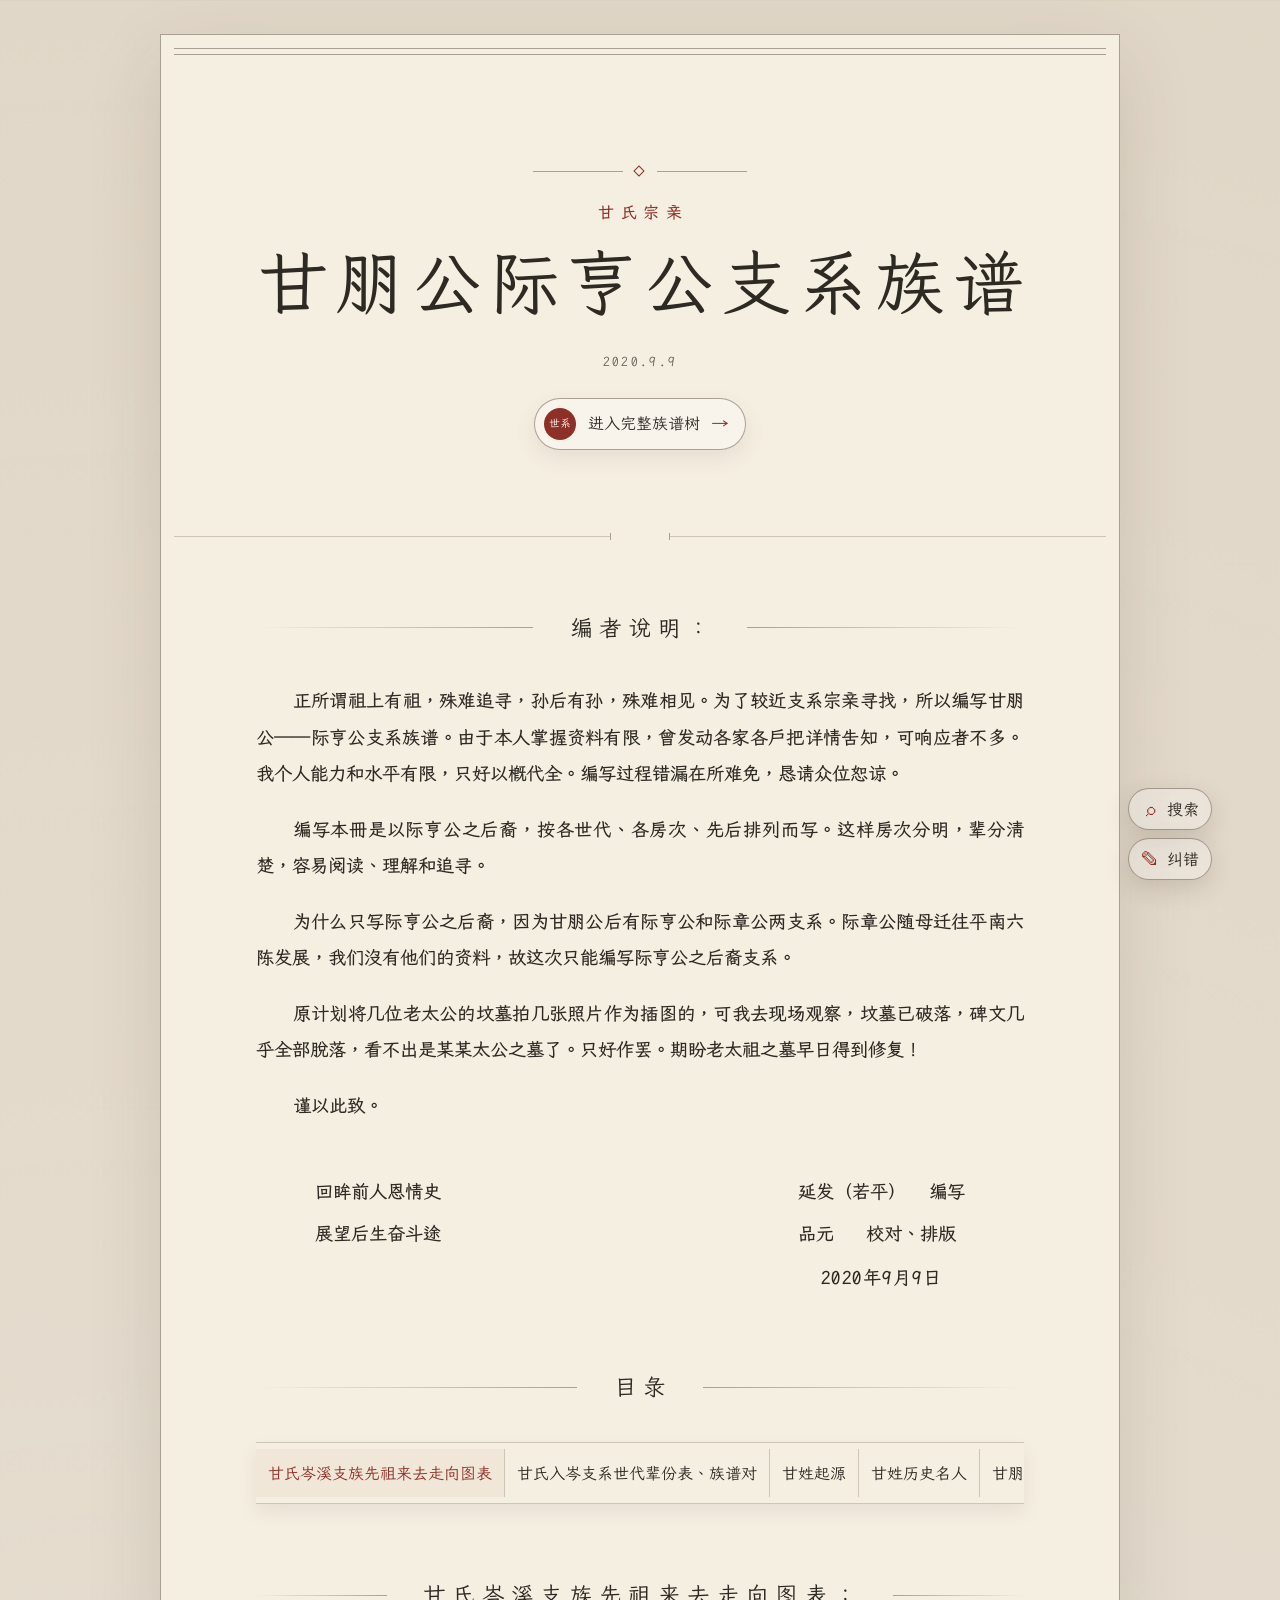
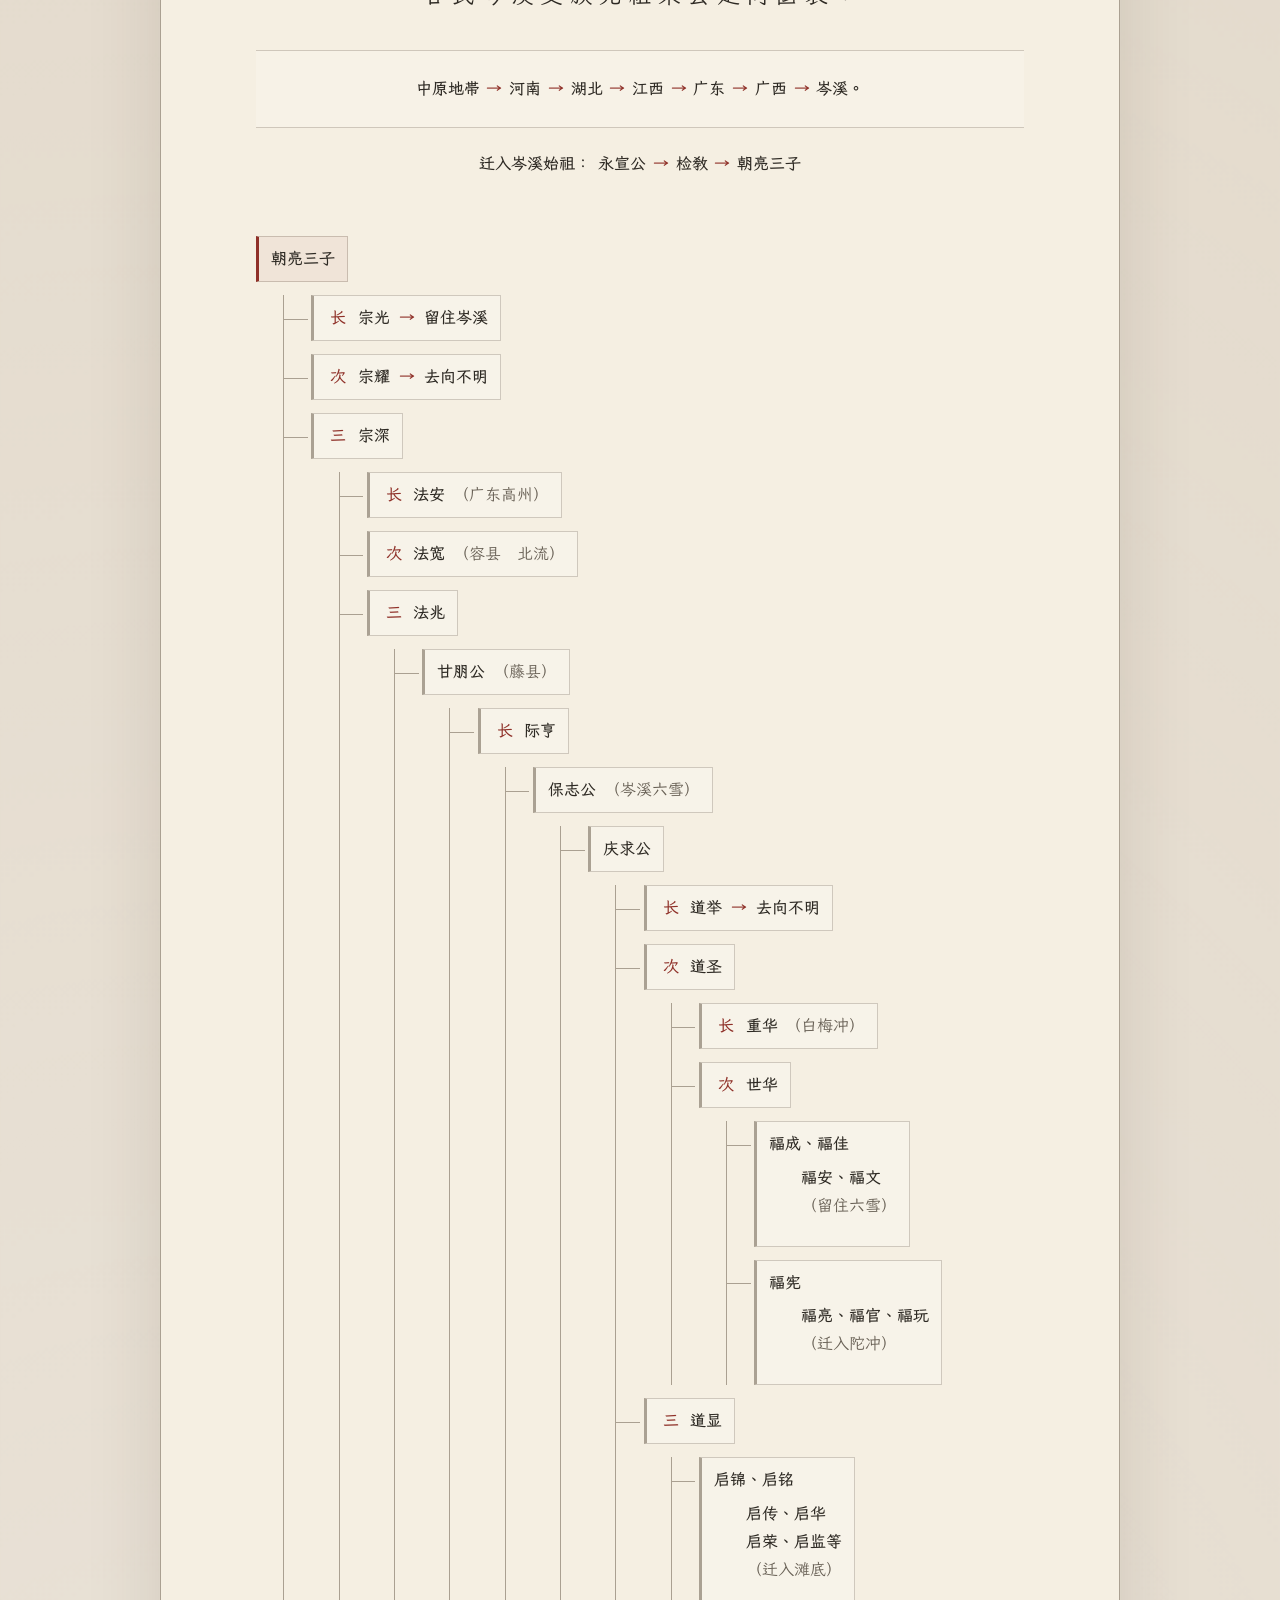
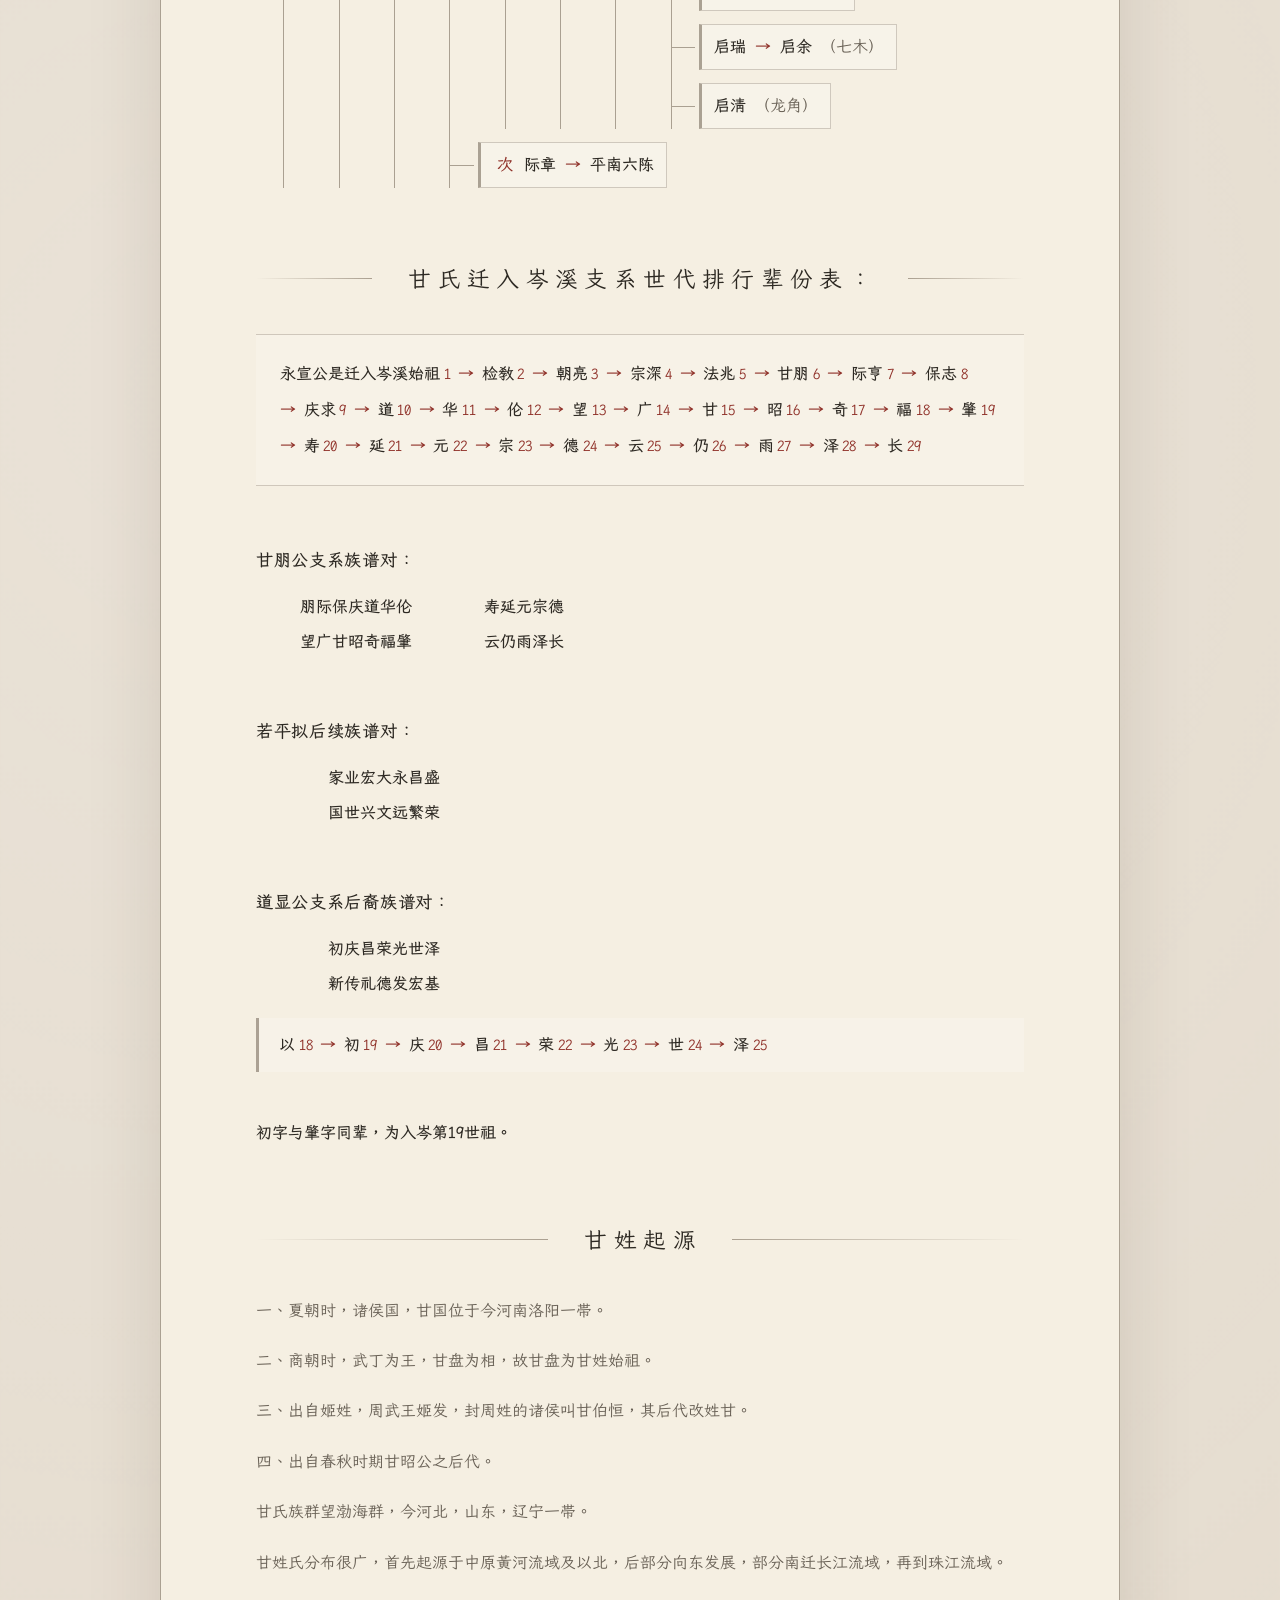
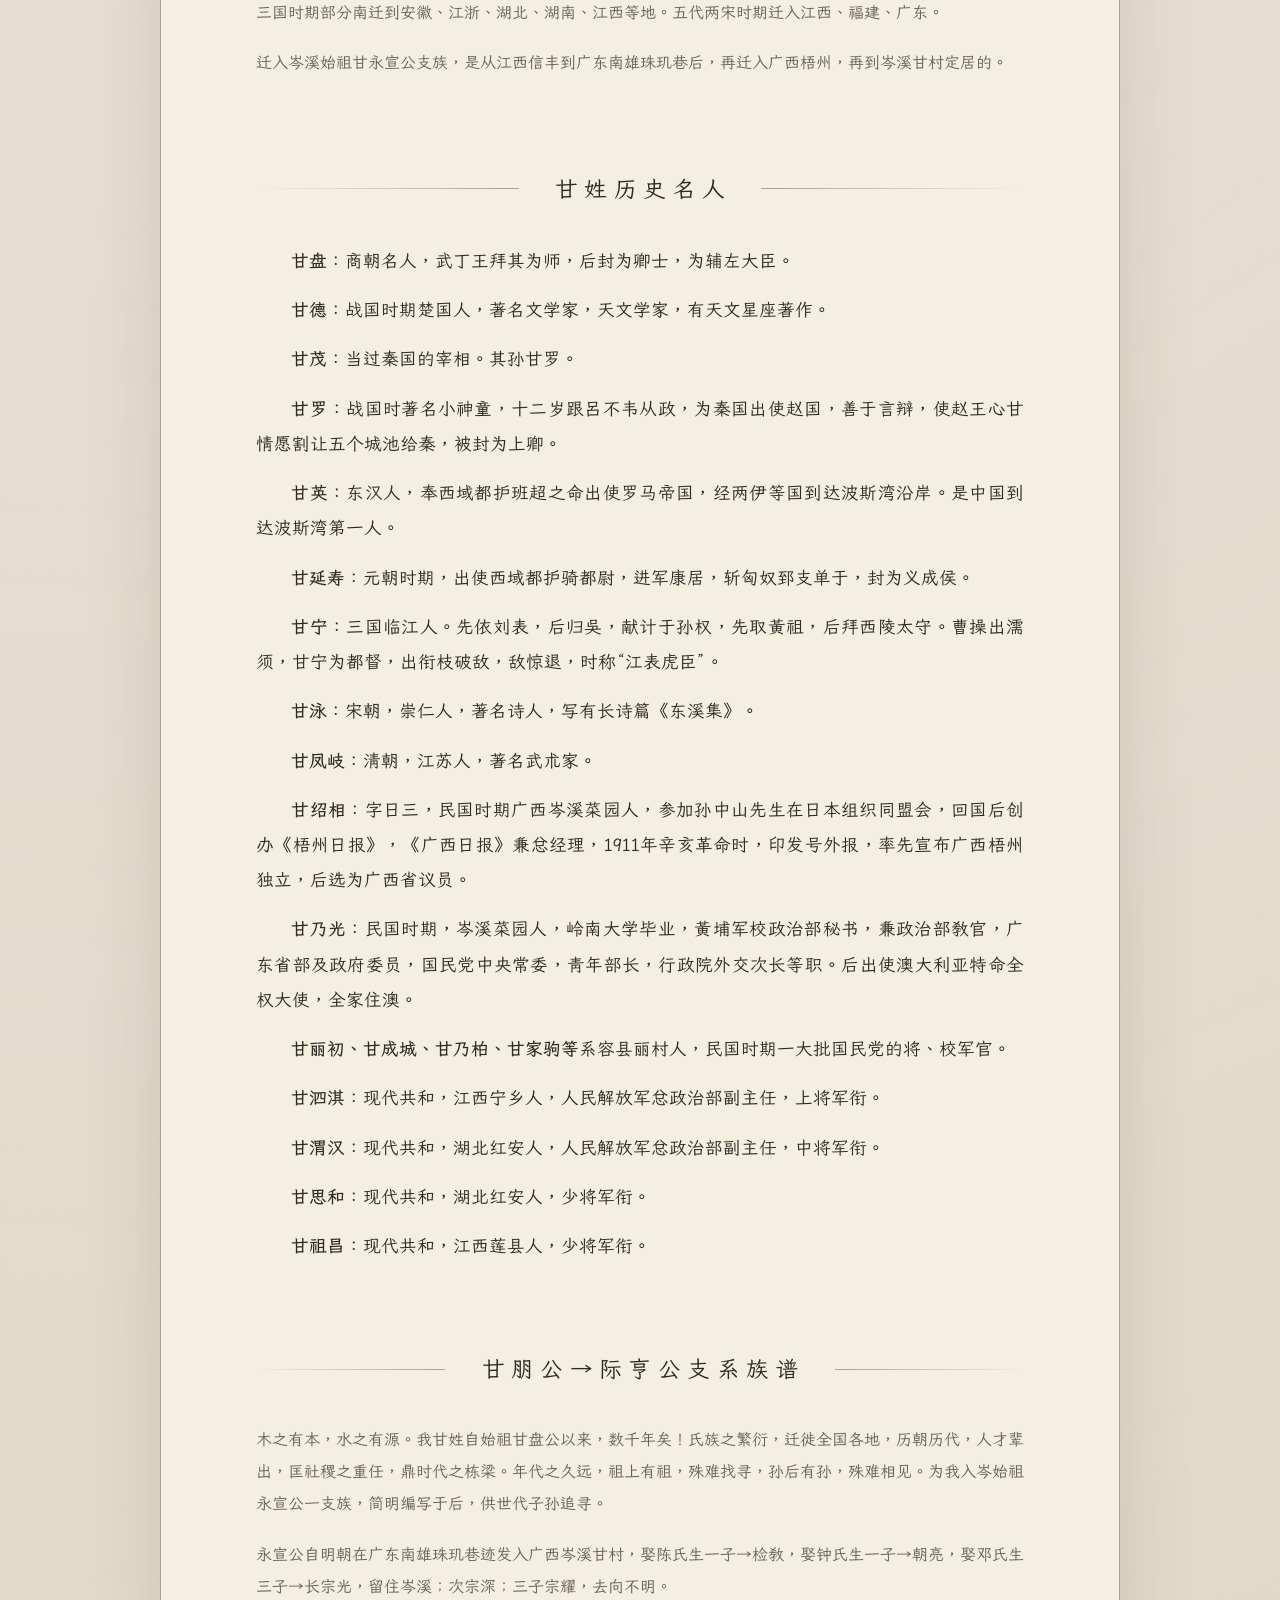
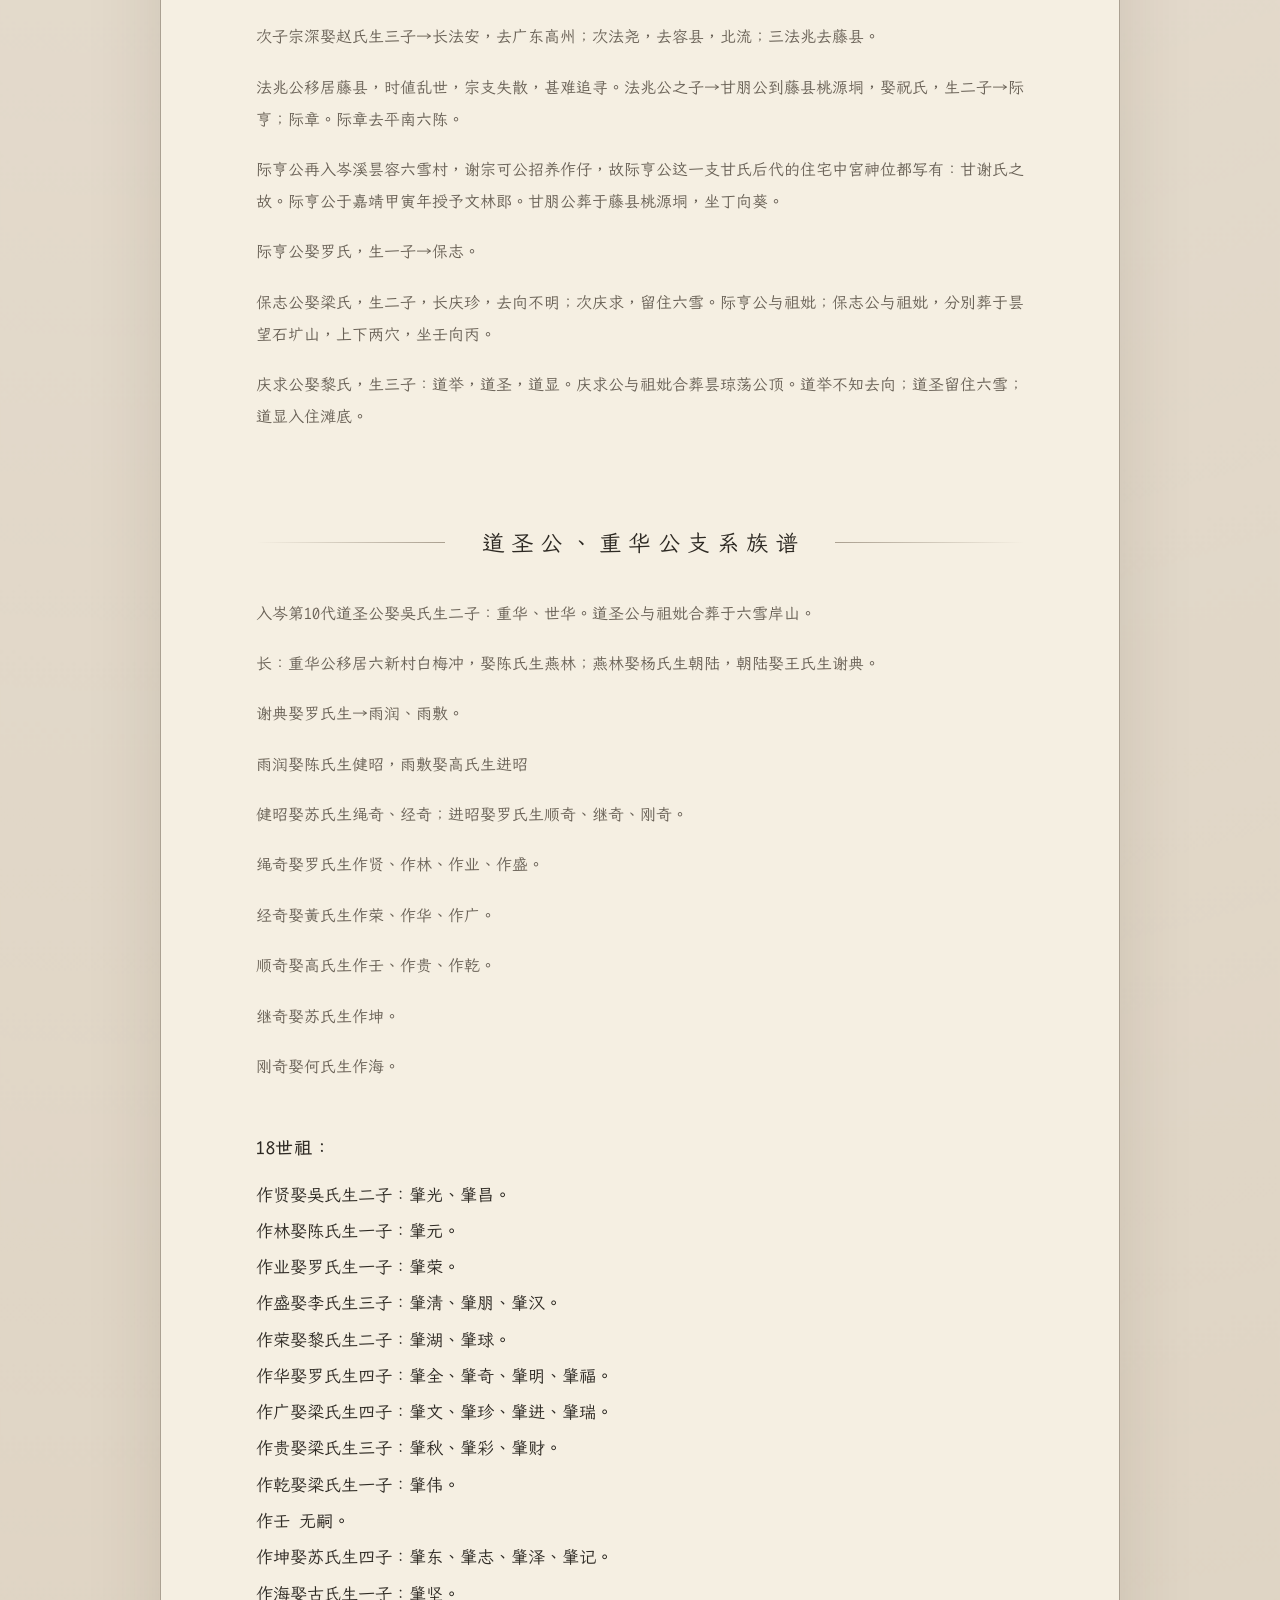
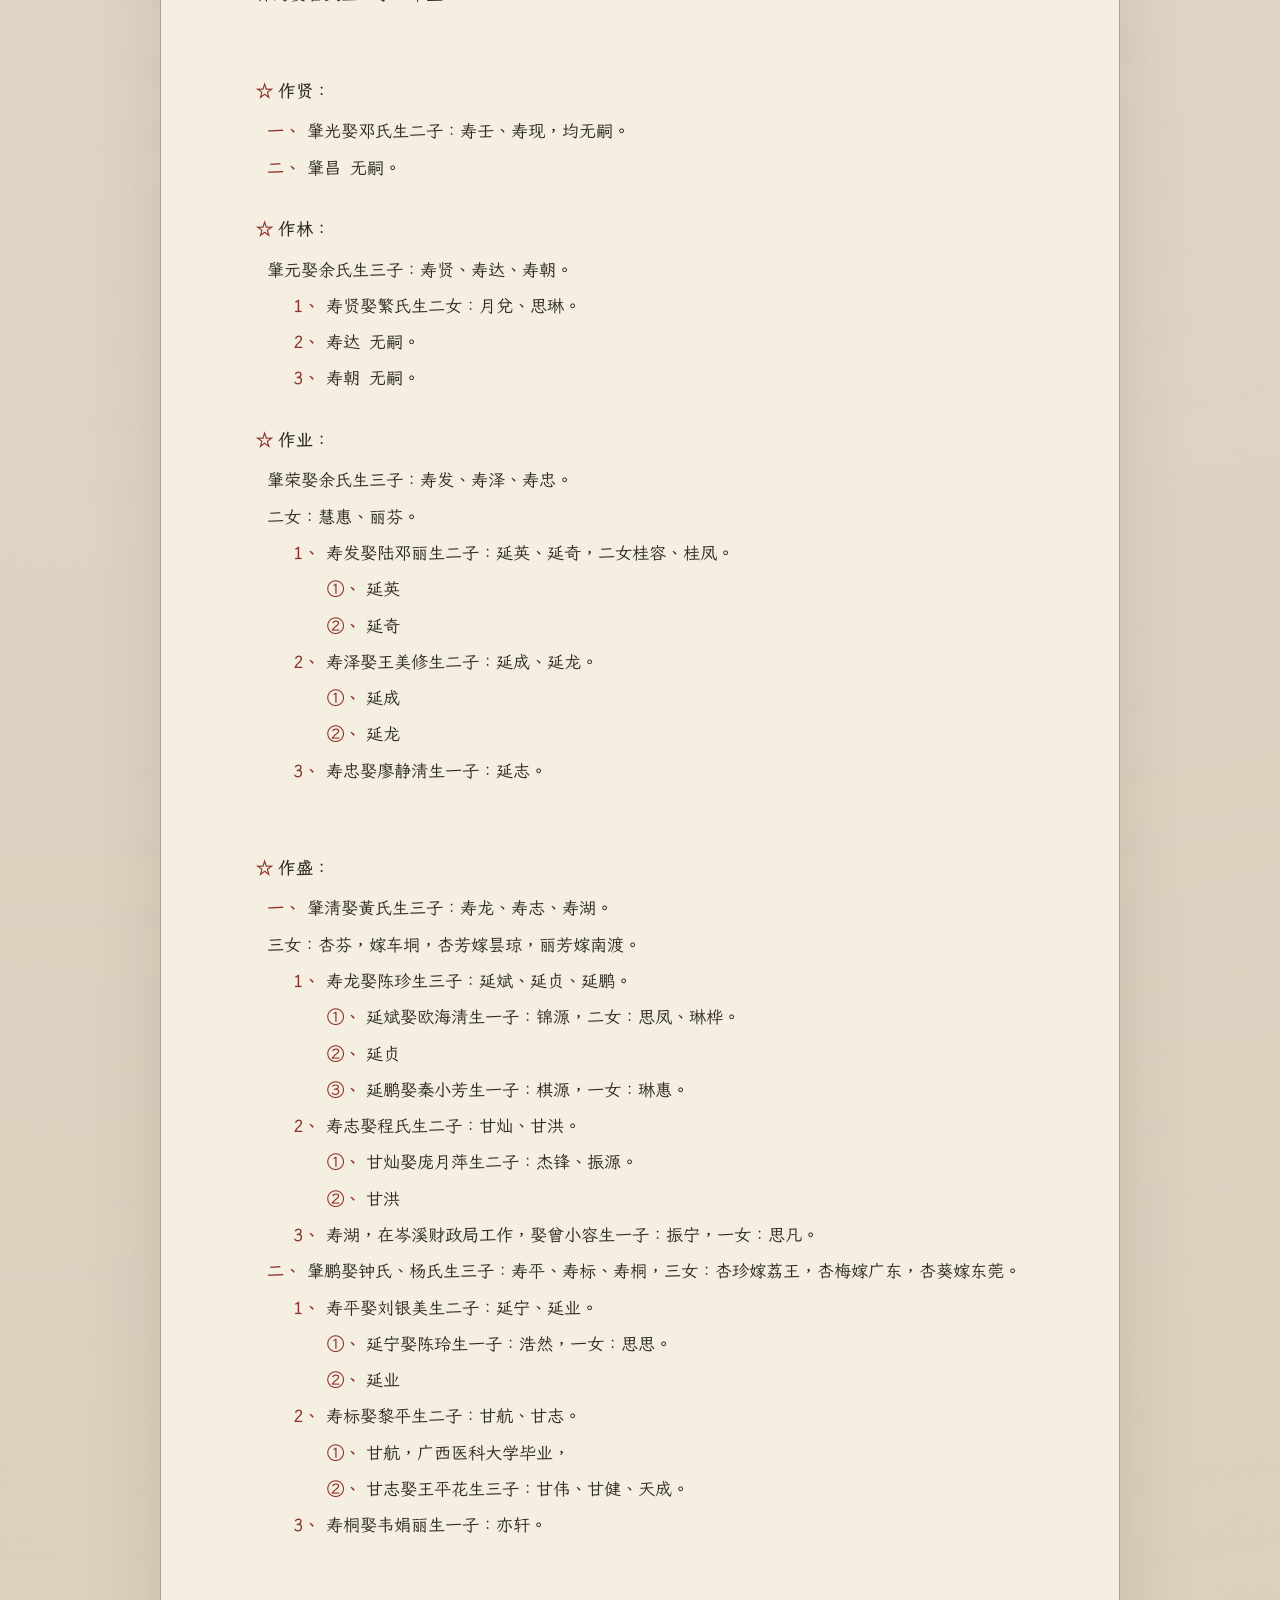
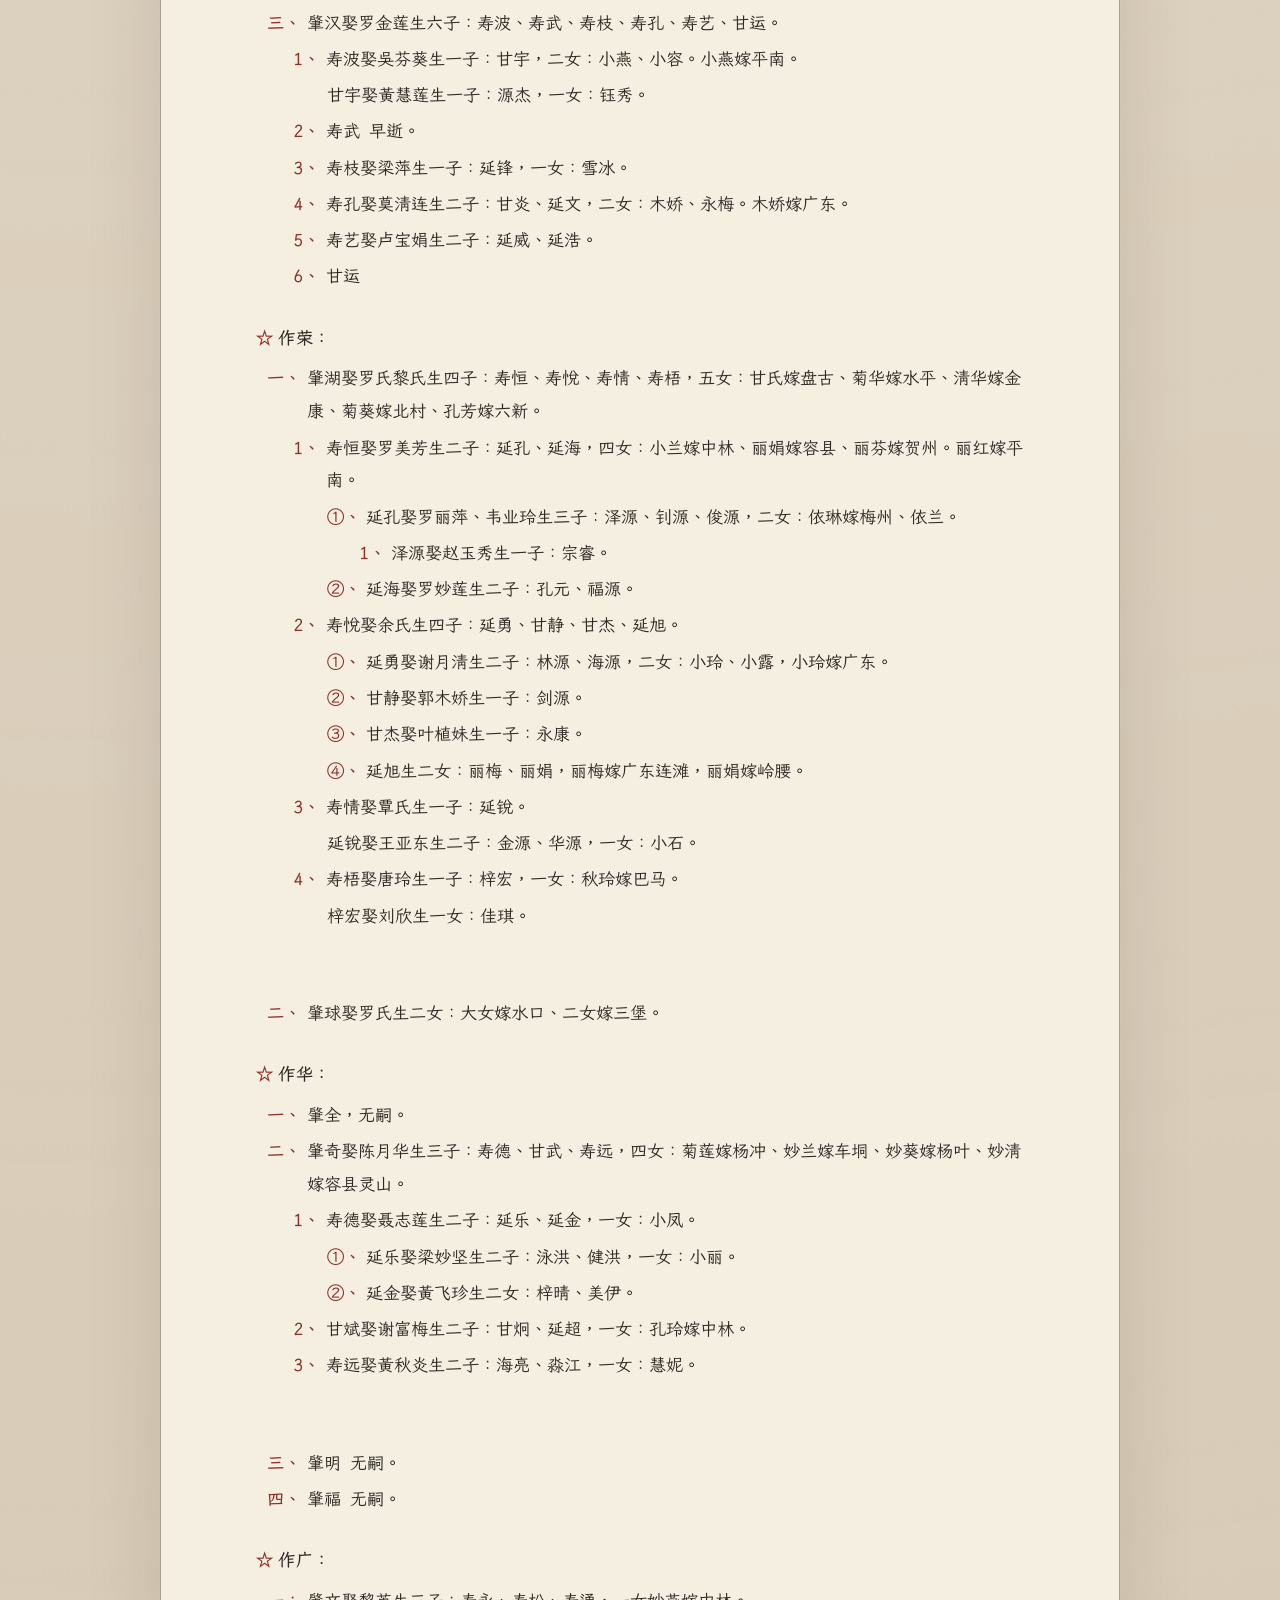
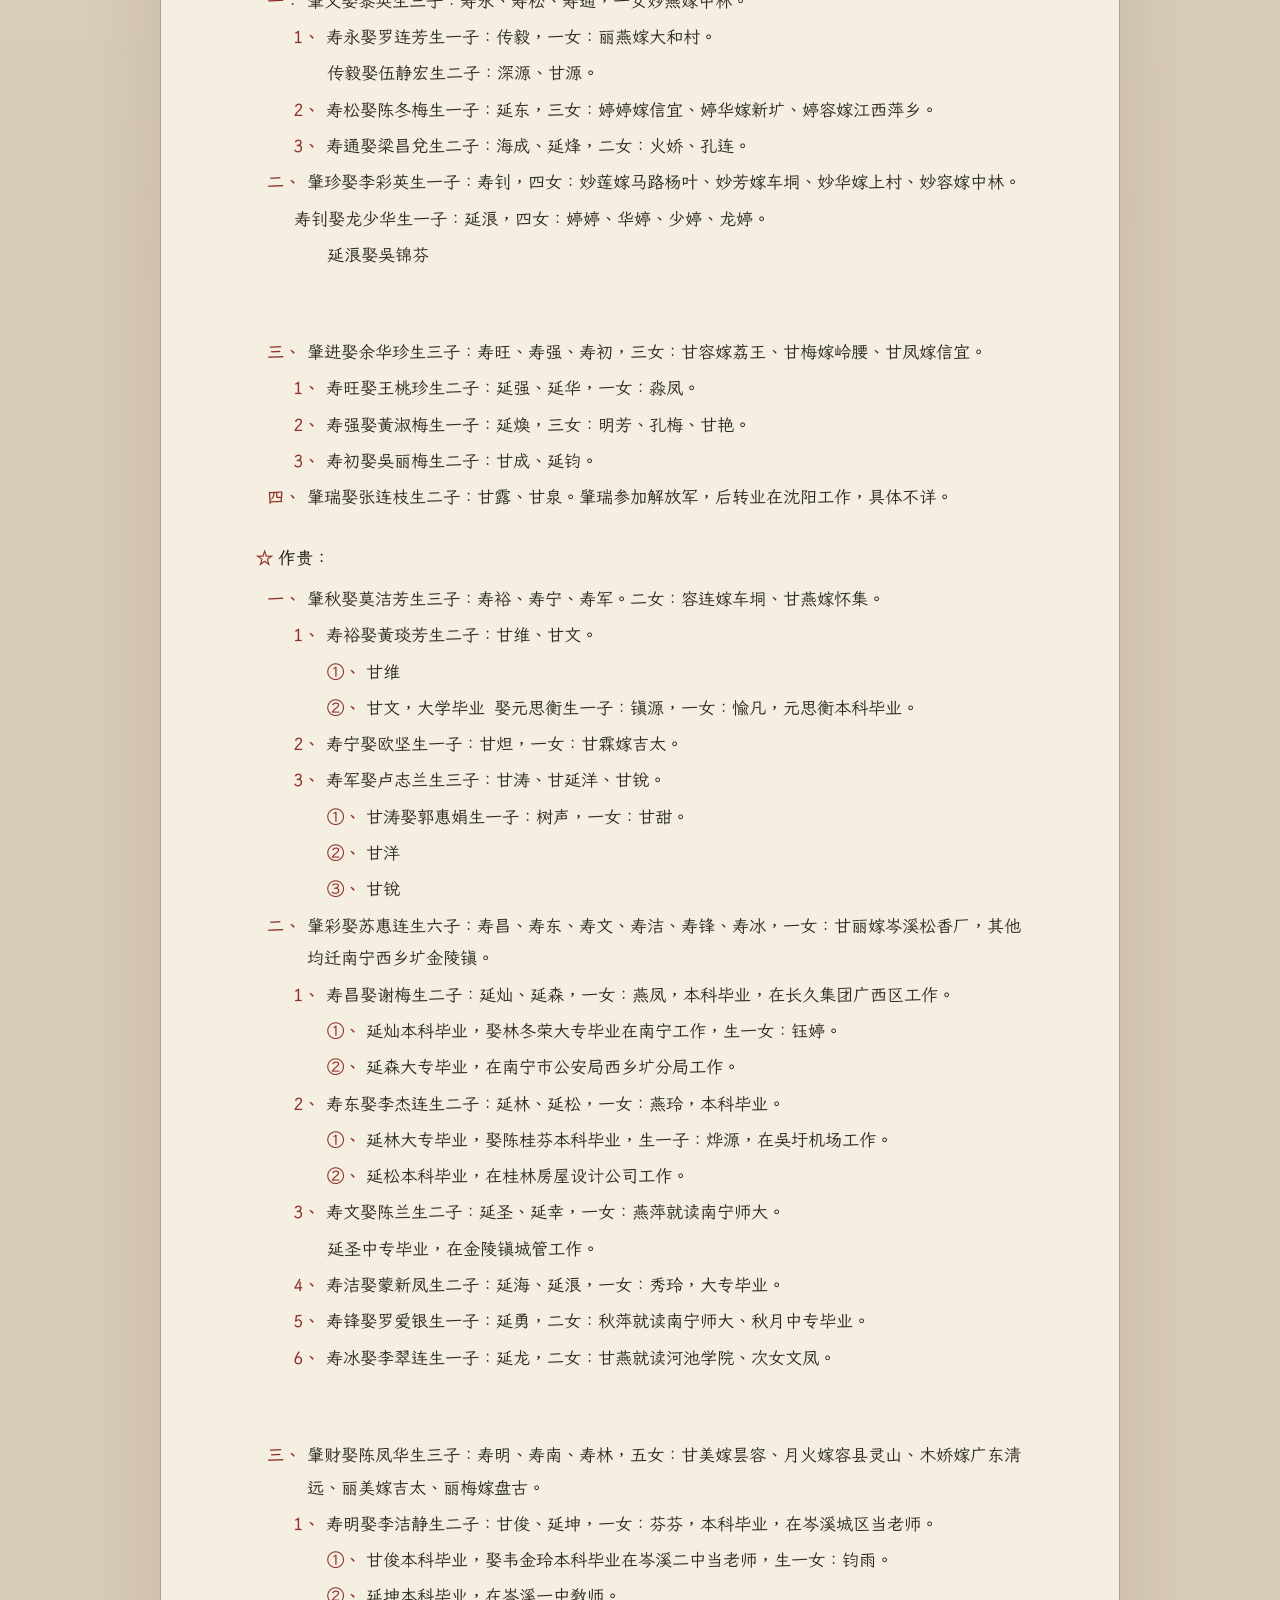
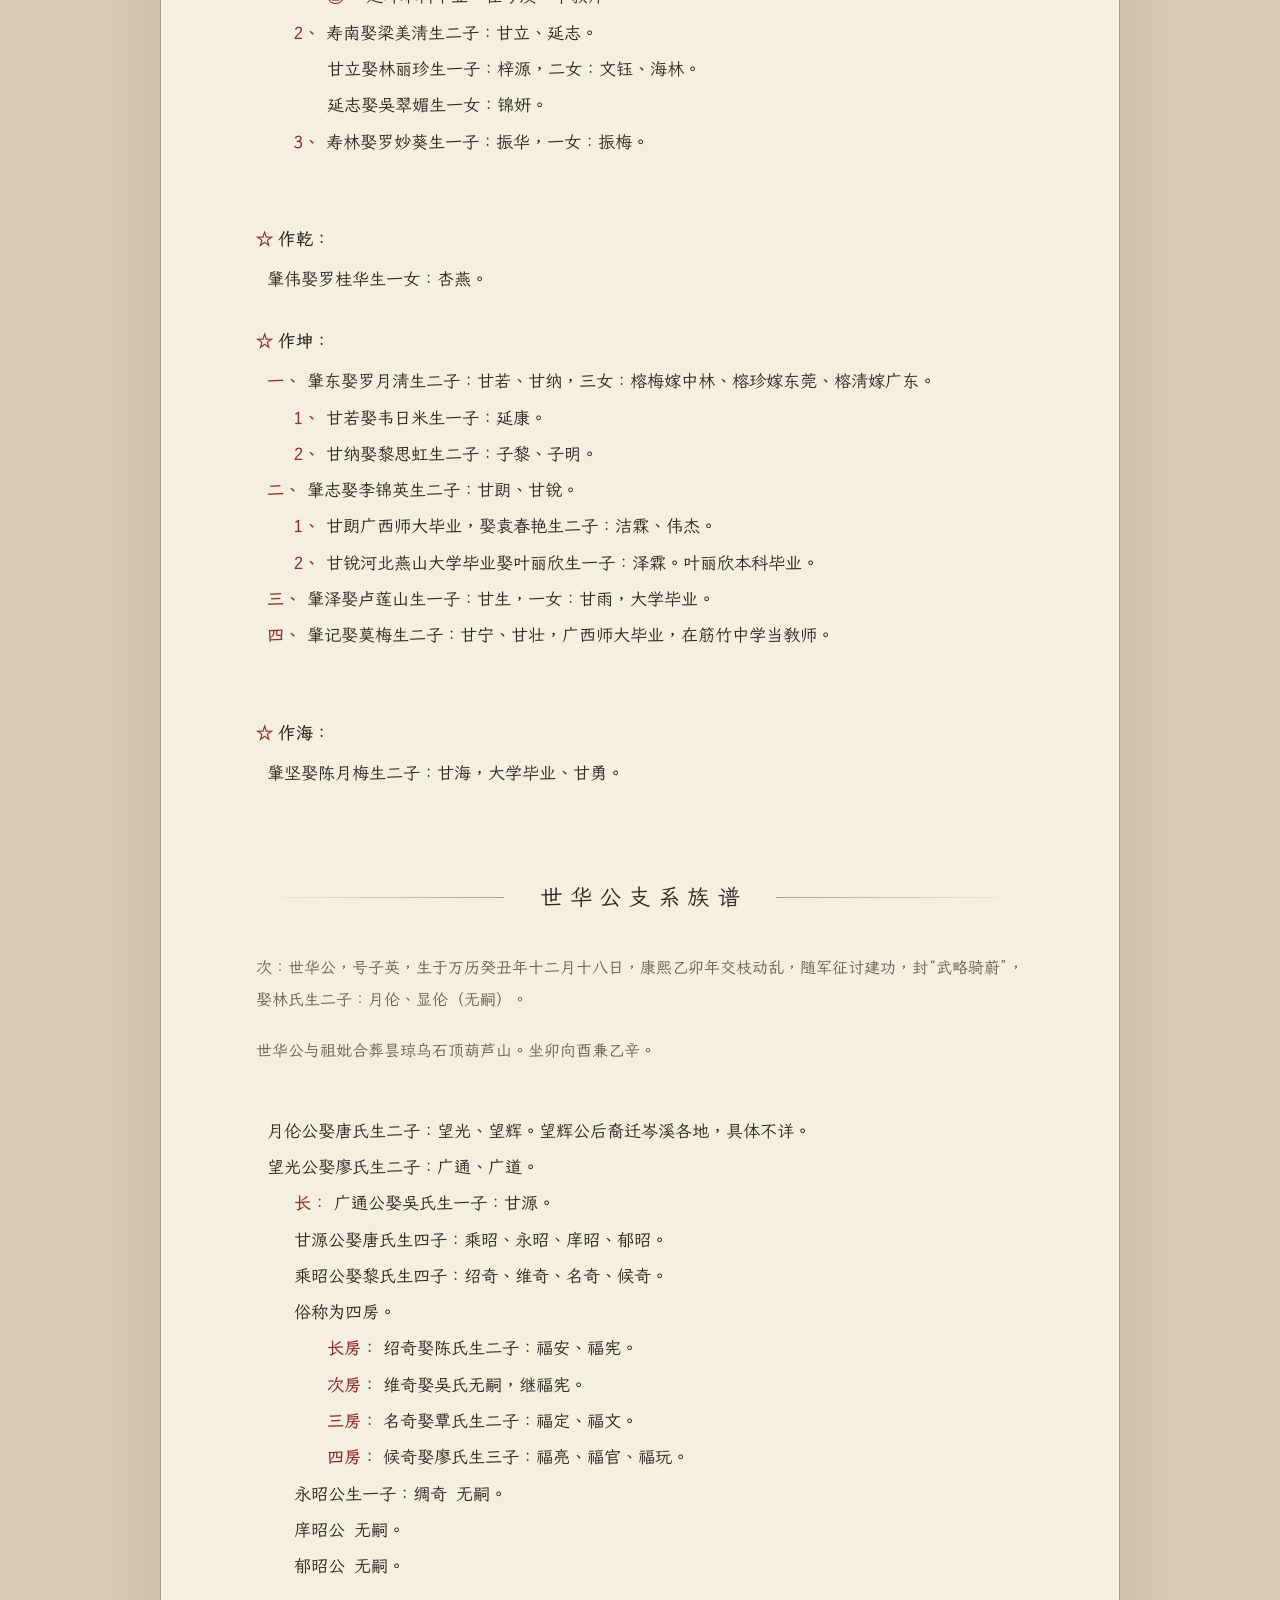
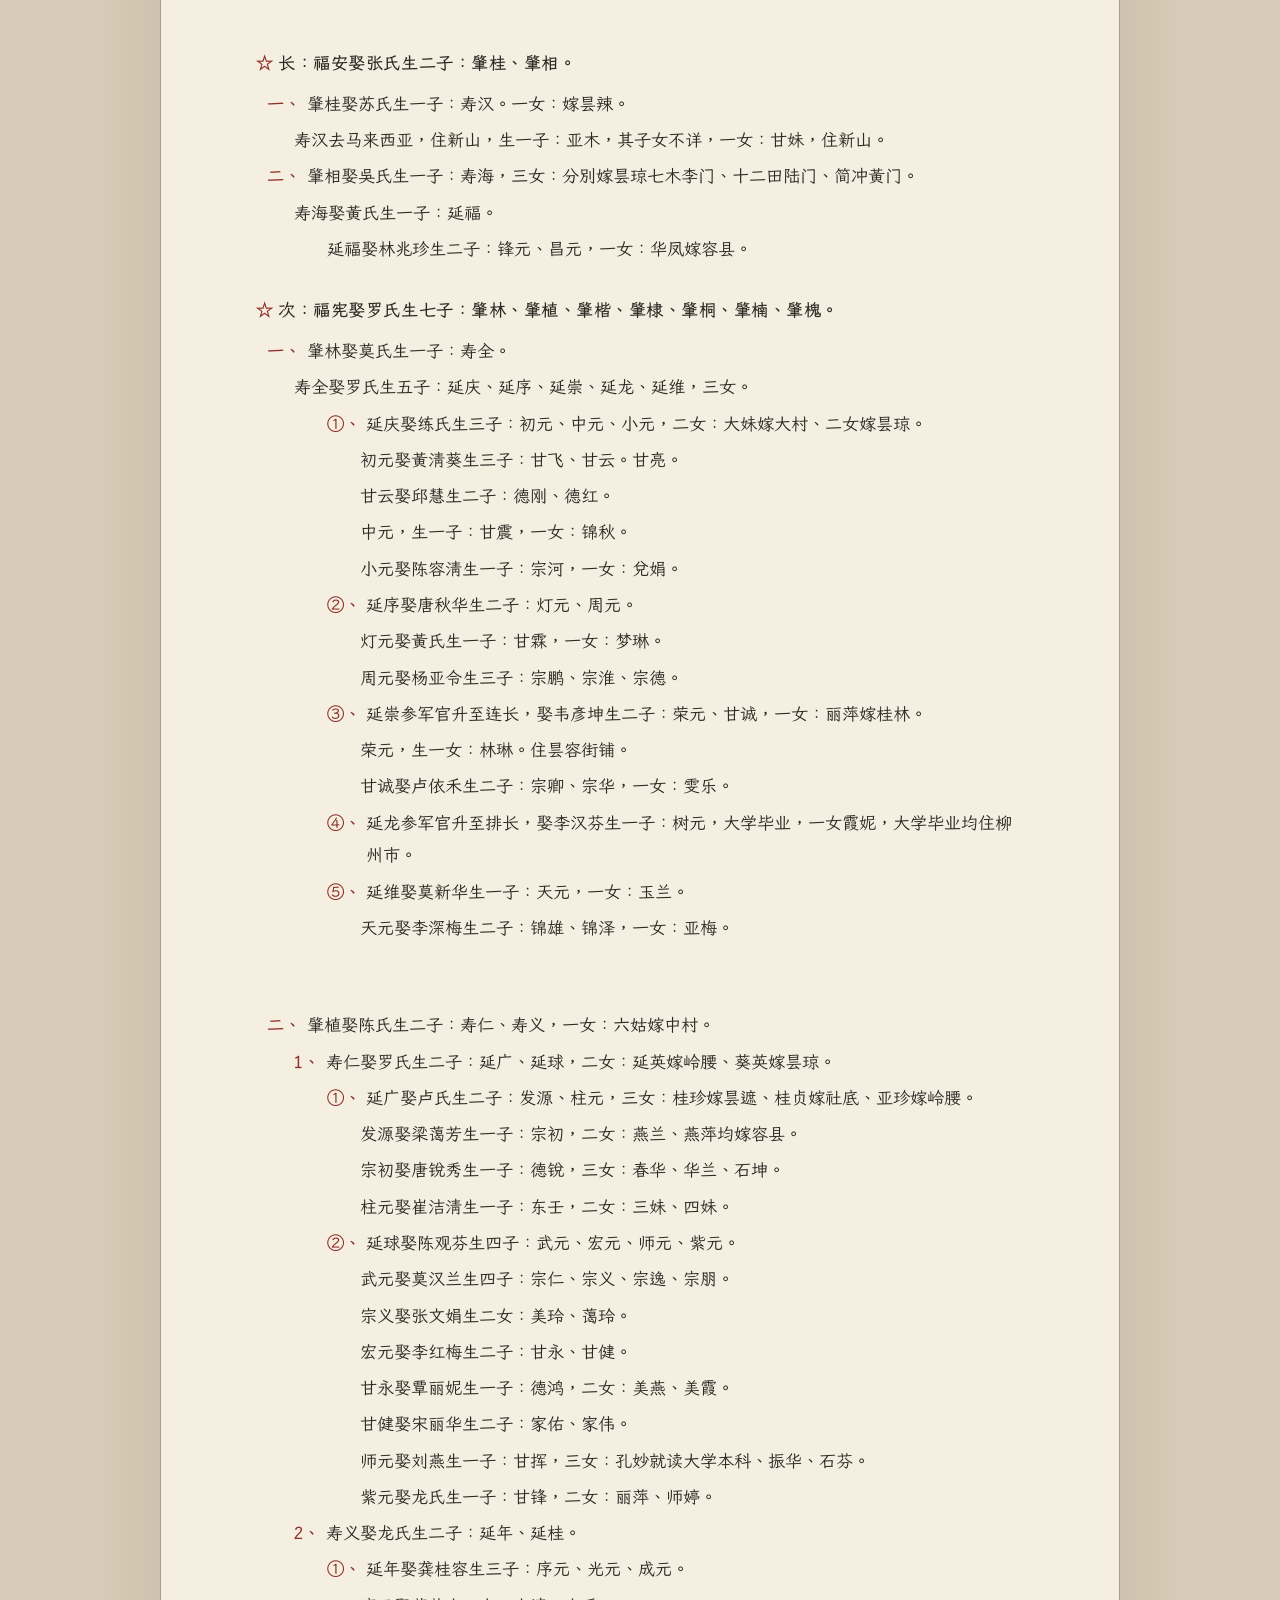
==== commit bfd16807: "Add complete interactive genealogy tree - build a standalone red-and-black family tree view - add ma" ====
--- a/index.html
+++ b/index.html
@@ -5,11 +5,13 @@
     <meta name="viewport" content="width=device-width, initial-scale=1">
     <meta name="color-scheme" content="light">
     <title>甘氏宗亲｜甘朋公际亨公支系族谱</title>
+    <link rel="icon" href="data:,">
     <link rel="preconnect" href="https://fonts.googleapis.com">
     <link rel="preconnect" href="https://fonts.gstatic.com" crossorigin>
     <link href="https://fonts.googleapis.com/css2?family=LXGW+WenKai+Mono+TC:wght@300;400;700&amp;display=swap" rel="stylesheet">
     <link rel="stylesheet" href="./styles.css">
     <script defer src="./app.js"></script>
+    <script async src="https://tally.so/widgets/embed.js"></script>
   </head>
   <body>
     <div class="page-frame">
@@ -22,6 +24,11 @@
         <p class="family-name" id="site-title">甘氏宗亲</p>
         <h1 id="lineage-title">甘朋公际亨公支系族谱</h1>
         <time id="site-date" datetime="2020-09-09">2020.9.9</time>
+        <a class="family-tree-entry" href="./family-tree.html">
+          <span aria-hidden="true">世系</span>
+          <span>进入完整族谱树</span>
+          <span aria-hidden="true">→</span>
+        </a>
       </header>
 
       <main>
@@ -106,8 +113,16 @@
 
       <footer class="site-footer">
         <p class="site-footer-credit">网页制作：<strong>甘子乐</strong></p>
-        <p class="site-footer-note">若发现任何资料错误或错别字，欢迎提交给我核对和更改。</p>
-        <button class="footer-feedback-button" type="button" data-open-feedback>提交错别字</button>
+        <p class="site-footer-note">若发现资料错误、错别字或网页问题，欢迎提交给我核对和更改。</p>
+        <a
+          class="footer-feedback-button"
+          href="https://tally.so/r/2j8yde"
+          target="_blank"
+          rel="noopener noreferrer"
+          data-tally-open="2j8yde"
+          data-tally-layout="modal"
+          data-tally-width="700"
+        >提交错误或 Bug</a>
       </footer>
     </div>
 
@@ -116,10 +131,18 @@
         <span aria-hidden="true">⌕</span>
         <span>搜索</span>
       </button>
-      <button type="button" data-open-feedback aria-haspopup="dialog" aria-controls="feedback-dialog">
+      <a
+        href="https://tally.so/r/2j8yde"
+        target="_blank"
+        rel="noopener noreferrer"
+        data-tally-open="2j8yde"
+        data-tally-layout="modal"
+        data-tally-width="700"
+        aria-label="提交错别字或网页问题"
+      >
         <span aria-hidden="true">✎</span>
         <span>纠错</span>
-      </button>
+      </a>
     </nav>
 
     <dialog class="utility-dialog search-dialog" id="search-dialog" aria-labelledby="search-dialog-title">
@@ -139,7 +162,6 @@
               type="search"
               inputmode="search"
               autocomplete="off"
-              placeholder="例如：甘朋、发初"
               role="combobox"
               aria-autocomplete="list"
               aria-controls="search-suggestions"
@@ -157,43 +179,6 @@
             <ol id="search-result-list"></ol>
           </section>
         </div>
-      </div>
-    </dialog>
-
-    <dialog class="utility-dialog feedback-dialog" id="feedback-dialog" aria-labelledby="feedback-dialog-title">
-      <div class="utility-dialog-card">
-        <header class="utility-dialog-header">
-          <div>
-            <p class="utility-dialog-eyebrow">资料纠错</p>
-            <h2 id="feedback-dialog-title">提交错字或资料错误</h2>
-          </div>
-          <button class="utility-dialog-close" type="button" data-dialog-close="feedback-dialog" aria-label="关闭纠错表单">×</button>
-        </header>
-        <form class="feedback-form" id="feedback-form">
-          <label>
-            <span>所在位置</span>
-            <input id="feedback-location" name="location" type="text" placeholder="例如：甘朋公支系，第12页">
-          </label>
-          <label>
-            <span>目前原文或错字</span>
-            <textarea id="feedback-original" name="original" rows="3" required></textarea>
-          </label>
-          <label>
-            <span>建议改为</span>
-            <textarea id="feedback-correction" name="correction" rows="3" required></textarea>
-          </label>
-          <label>
-            <span>补充说明（选填）</span>
-            <textarea id="feedback-note" name="note" rows="3"></textarea>
-          </label>
-          <div class="feedback-actions">
-            <button class="primary-action" type="submit">通过 GitHub 提交</button>
-            <button type="button" id="copy-feedback-button">复制反馈内容</button>
-            <button type="button" id="download-feedback-button">下载反馈文本</button>
-          </div>
-          <p class="feedback-status" id="feedback-status" role="status" aria-live="polite"></p>
-          <p class="feedback-help">GitHub 提交需要账号；没有账号时，可复制或下载整理好的反馈，再通过平常使用的联系方式发给甘子乐。网页不会自动保存你的填写内容。</p>
-        </form>
       </div>
     </dialog>
 
--- a/styles.css
+++ b/styles.css
@@ -123,6 +123,55 @@
   letter-spacing: 0.18em;
 }
 
+.family-tree-entry {
+  display: grid;
+  grid-template-columns: auto auto auto;
+  align-items: center;
+  justify-content: center;
+  gap: 0.72rem;
+  width: fit-content;
+  min-height: 46px;
+  margin: 28px auto 0;
+  padding: 0.55rem 1rem 0.55rem 0.62rem;
+  border: 1px solid var(--line-strong);
+  border-radius: 999px;
+  color: var(--ink);
+  background: rgba(255, 255, 255, 0.3);
+  box-shadow: 0 8px 22px rgba(62, 47, 31, 0.09);
+  text-decoration: none;
+  transition: border-color 160ms ease, color 160ms ease, background-color 160ms ease, transform 160ms ease;
+}
+
+.family-tree-entry span:first-child {
+  display: grid;
+  place-items: center;
+  width: 32px;
+  height: 32px;
+  border-radius: 50%;
+  color: #fffaf1;
+  font-size: 0.68rem;
+  letter-spacing: 0.08em;
+  background: var(--accent);
+}
+
+.family-tree-entry span:last-child {
+  color: var(--accent);
+  font-size: 1.12em;
+}
+
+.family-tree-entry:hover,
+.family-tree-entry:focus-visible {
+  border-color: var(--accent);
+  color: var(--accent);
+  background: rgba(143, 48, 40, 0.06);
+  transform: translateY(-1px);
+}
+
+.family-tree-entry:focus-visible {
+  outline: 2px solid var(--accent);
+  outline-offset: 3px;
+}
+
 main {
   padding: 0 clamp(20px, 7vw, 82px) clamp(50px, 8vw, 86px);
 }
@@ -650,12 +699,12 @@
 }
 
 .footer-feedback-button,
-.feedback-actions button,
-.utility-dock button {
+.utility-dock :is(button, a) {
   border: 1px solid var(--line-strong);
   color: var(--ink);
   background: rgba(255, 255, 255, 0.28);
   cursor: pointer;
+  text-decoration: none;
   transition: border-color 160ms ease, color 160ms ease, background-color 160ms ease, transform 160ms ease;
 }
 
@@ -667,24 +716,19 @@
 
 .footer-feedback-button:hover,
 .footer-feedback-button:focus-visible,
-.feedback-actions button:hover,
-.feedback-actions button:focus-visible,
-.utility-dock button:hover,
-.utility-dock button:focus-visible {
+.utility-dock :is(button, a):hover,
+.utility-dock :is(button, a):focus-visible {
   border-color: var(--accent);
   color: var(--accent);
   background: rgba(143, 48, 40, 0.065);
 }
 
 .footer-feedback-button:focus-visible,
-.feedback-actions button:focus-visible,
-.utility-dock button:focus-visible,
+.utility-dock :is(button, a):focus-visible,
 .utility-dialog-close:focus-visible,
 .search-suggestion:focus-visible,
 .search-result-button:focus-visible,
-.search-field input:focus-visible,
-.feedback-form input:focus-visible,
-.feedback-form textarea:focus-visible {
+.search-field input:focus-visible {
   outline: 2px solid var(--accent);
   outline-offset: 2px;
 }
@@ -698,7 +742,7 @@
   gap: 8px;
 }
 
-.utility-dock button {
+.utility-dock :is(button, a) {
   display: grid;
   grid-template-columns: 1.25em auto;
   align-items: center;
@@ -710,7 +754,7 @@
   backdrop-filter: blur(8px);
 }
 
-.utility-dock button span:first-child {
+.utility-dock :is(button, a) span:first-child {
   color: var(--accent);
   font-size: 1.16em;
   line-height: 1;
@@ -784,22 +828,18 @@
   cursor: pointer;
 }
 
-.utility-dialog-body,
-.feedback-form {
+.utility-dialog-body {
   padding: clamp(18px, 4vw, 30px);
 }
 
-.search-field,
-.feedback-form label {
+.search-field {
   display: grid;
   gap: 0.42rem;
   color: var(--ink);
   font-weight: 700;
 }
 
-.search-field input,
-.feedback-form input,
-.feedback-form textarea {
+.search-field input {
   width: 100%;
   border: 1px solid var(--line-strong);
   border-radius: 8px;
@@ -807,21 +847,12 @@
   background: rgba(255, 255, 255, 0.5);
 }
 
-.search-field input,
-.feedback-form input {
+.search-field input {
   min-height: 46px;
   padding: 0.65rem 0.78rem;
 }
 
-.feedback-form textarea {
-  min-height: 82px;
-  padding: 0.7rem 0.78rem;
-  line-height: 1.6;
-  resize: vertical;
-}
-
-.search-help,
-.feedback-help {
+.search-help {
   margin: 0.55rem 0 0;
   color: var(--ink-soft);
   font-size: 0.88rem;
@@ -957,43 +988,6 @@
   }
 }
 
-.feedback-form {
-  display: grid;
-  gap: 1rem;
-}
-
-.feedback-actions {
-  display: flex;
-  flex-wrap: wrap;
-  gap: 0.62rem;
-  margin-top: 0.2rem;
-}
-
-.feedback-actions button {
-  min-height: 42px;
-  padding: 0.56rem 0.82rem;
-  border-radius: 8px;
-}
-
-.feedback-actions .primary-action {
-  border-color: var(--accent);
-  color: #fffaf2;
-  background: var(--accent);
-}
-
-.feedback-actions .primary-action:hover,
-.feedback-actions .primary-action:focus-visible {
-  color: #fff;
-  background: #76251f;
-}
-
-.feedback-status {
-  min-height: 1.5em;
-  margin: 0;
-  color: var(--accent);
-  font-weight: 700;
-}
-
 @media (max-width: 600px) {
   body {
     padding: 0;
@@ -1009,6 +1003,10 @@
     padding-inline: 12px;
   }
 
+  .family-tree-entry {
+    margin-top: 24px;
+  }
+
   h1 {
     letter-spacing: 0.06em;
     text-indent: 0.06em;
@@ -1111,24 +1109,22 @@
     bottom: 10px;
   }
 
-  .utility-dock button {
-    grid-template-columns: 1.2em;
-    justify-items: center;
-    width: 44px;
+  .utility-dock :is(button, a) {
+    grid-template-columns: 1.2em auto;
+    justify-items: start;
+    width: auto;
     min-height: 44px;
-    padding: 0;
-  }
-
-  .utility-dock button span:last-child {
-    position: absolute;
-    width: 1px;
-    height: 1px;
-    padding: 0;
-    margin: -1px;
-    overflow: hidden;
-    clip: rect(0, 0, 0, 0);
+    padding: 0.5rem 0.72rem;
+  }
+
+  .utility-dock :is(button, a) span:last-child {
+    position: static;
+    width: auto;
+    height: auto;
+    margin: 0;
+    overflow: visible;
+    clip: auto;
     white-space: nowrap;
-    border: 0;
   }
 
   .utility-dialog {
@@ -1144,8 +1140,7 @@
     padding: 15px 16px 13px;
   }
 
-  .utility-dialog-body,
-  .feedback-form {
+  .utility-dialog-body {
     padding: 16px;
   }
 
@@ -1153,9 +1148,6 @@
     max-height: 132px;
   }
 
-  .feedback-actions {
-    display: grid;
-  }
 }
 
 @media (prefers-reduced-motion: reduce) {
@@ -1168,8 +1160,7 @@
   }
 
   .footer-feedback-button,
-  .feedback-actions button,
-  .utility-dock button {
+  .utility-dock :is(button, a) {
     transition: none;
   }
 
